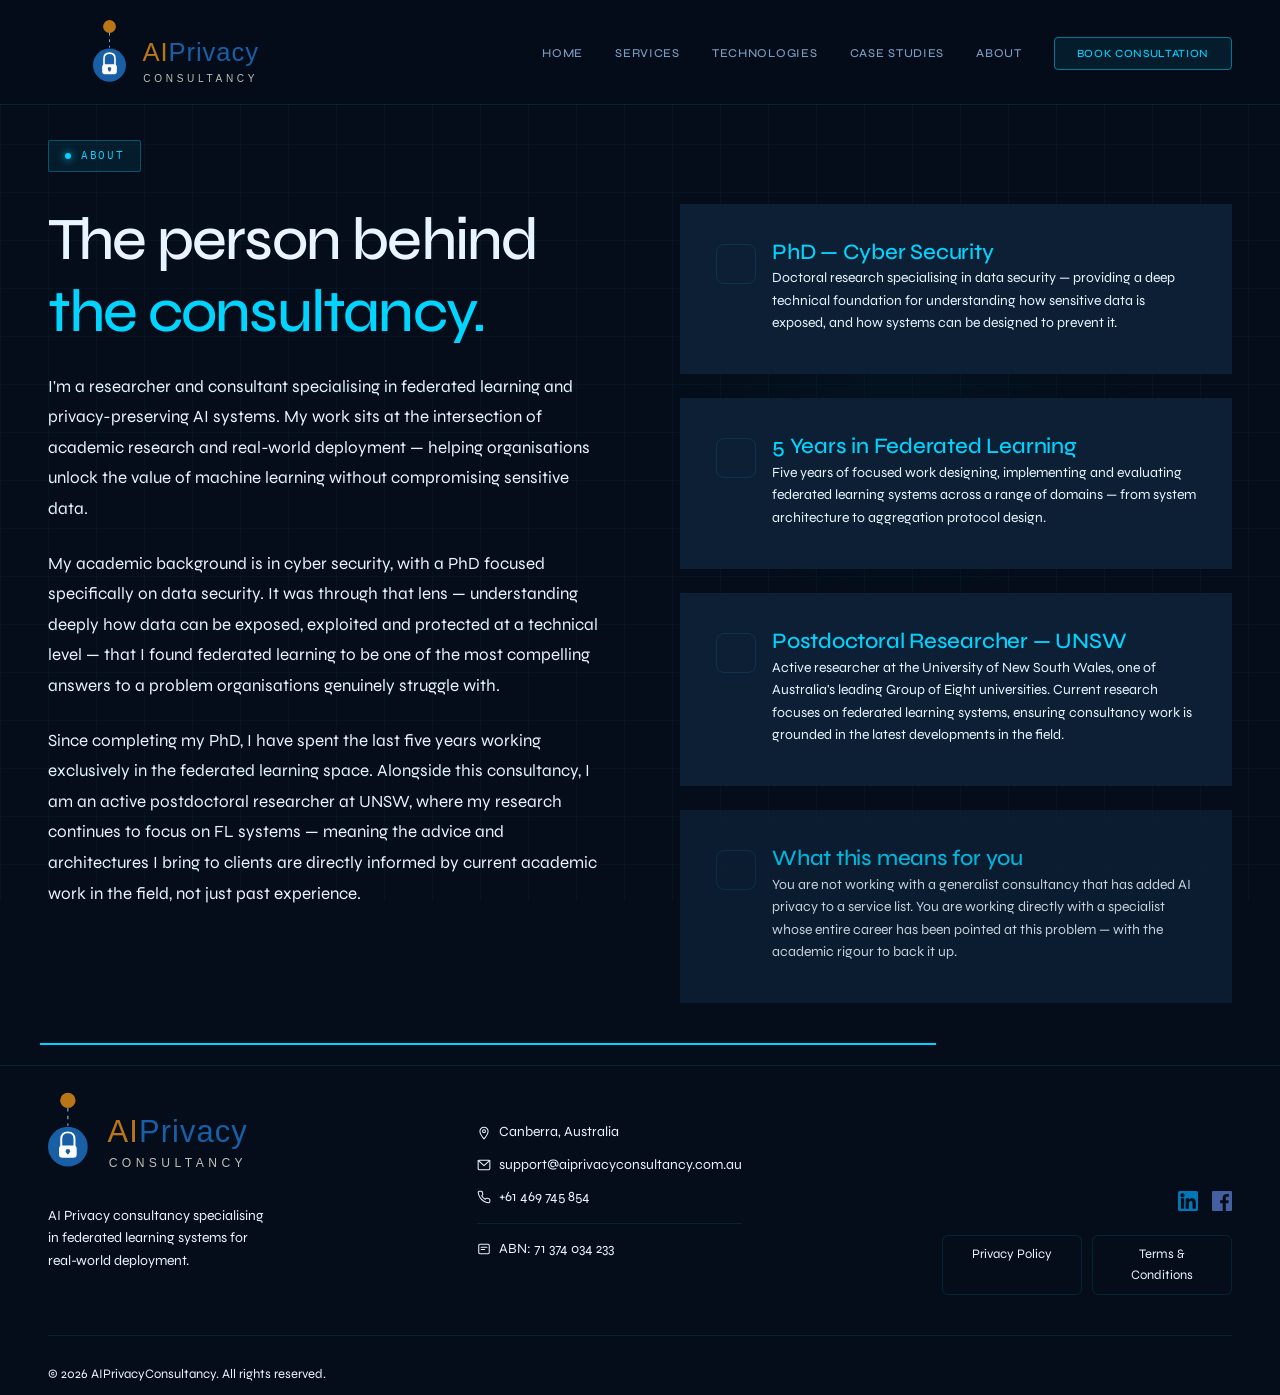
==== about.html @ 447b0c3b "logo updated" ====
<!DOCTYPE html>
<html lang="en">
<head>
  <meta charset="UTF-8">
  <meta name="viewport" content="width=device-width, initial-scale=1.0">
  <title>AI Privacy: About</title>
  <link rel="icon" type="image/png" href="images/logo_title.svg">
  <link rel="preconnect" href="https://fonts.googleapis.com">
  <link rel="preconnect" href="https://fonts.gstatic.com" crossorigin>
  <link href="https://fonts.googleapis.com/css2?family=Syne:wght@400;500;600;700;800&family=IBM+Plex+Mono:wght@300;400;500&display=swap" rel="stylesheet">
  
  <link rel="stylesheet" href="style.css">
</head>

<!-- ########################################################## -->

<body>

  <nav>
    <a href="index.html" class="logo">
      <img src="images/logo.svg" alt="AI Privacy Consultancy Logo" class="logo-img">
    </a>
    <ul>
      <li><a href="index.html">Home</a></li>
      <li><a href="services.html">Services</a></li>
      <li><a href="technologies.html">Technologies</a></li>
      <li><a href="case-studies.html">Case Studies</a></li>
      <li><a href="about.html">About</a></li>
      <li><a href="contact.html" class="nav-cta">Book Consultation</a></li>
    </ul>
  </nav>

   <!-- ########################################################## -->

   <section style="padding:140px 48px; padding-bottom: 40px; position:relative; overflow:hidden;">

  <div class="glow-orb" style="width:500px; height:400px; top:20%; right:10%; opacity:0.4;"></div>

  <!-- Section Label -->
  <div class="hero-badge" style="margin-bottom:32px;">
    <span class="pulse-dot"></span>
    About
  </div>

  <!-- Two Column Layout -->
  <div style="display:grid; grid-template-columns:1fr 1fr; gap:80px; align-items:start; position:relative; z-index:2;">

    <!-- Left Column: Heading + Intro -->
    <div>
      <h1 style="margin-bottom:24px;">
        The person behind<br>
        <span class="accent">the consultancy.</span>
      </h1>

      <p style="font-size:17px; line-height:1.8; color:var(--text-dim); margin-bottom:24px;">
        I'm a researcher and consultant specialising in federated learning and privacy-preserving AI systems. My work sits at the intersection of academic research and real-world deployment — helping organisations unlock the value of machine learning without compromising sensitive data.
      </p>

      <p style="font-size:17px; line-height:1.8; color:var(--text-dim); margin-bottom:24px;">
        My academic background is in cyber security, with a PhD focused specifically on data security. It was through that lens — understanding deeply how data can be exposed, exploited and protected at a technical level — that I found federated learning to be one of the most compelling answers to a problem organisations genuinely struggle with.
      </p>

      <p style="font-size:17px; line-height:1.8; color:var(--text-dim);">
        Since completing my PhD, I have spent the last five years working exclusively in the federated learning space. Alongside this consultancy, I am an active postdoctoral researcher at UNSW, where my research continues to focus on FL systems — meaning the advice and architectures I bring to clients are directly informed by current academic work in the field, not just past experience.
      </p>
    </div>

    <!-- Right Column: Credential Cards -->
    <div style="display:flex; flex-direction:column; gap:24px;">

      <!-- PhD Card -->
      <div class="service-card fade-up stagger-1">
        <div style="display:flex; align-items:flex-start; gap:16px;">
          <div style="flex-shrink:0; width:40px; height:40px; border:1px solid var(--border); border-radius:8px; display:flex; align-items:center; justify-content:center;">
            <svg width="18" height="18" viewBox="0 0 24 24" fill="none" stroke="var(--accent)" stroke-width="1.8" stroke-linecap="round" stroke-linejoin="round">
              <path d="M22 10v6M2 10l10-5 10 5-10 5z"/>
              <path d="M6 12v5c3.33 1.67 8.67 1.67 12 0v-5"/>
            </svg>
          </div>
          <div>
            <h3 class="accent" style="margin-bottom:6px;">PhD — Cyber Security</h3>
            <p style="font-size:14px; color:var(--text-dim); line-height:1.6;">
              Doctoral research specialising in data security — providing a deep technical foundation for understanding how sensitive data is exposed, and how systems can be designed to prevent it.
            </p>
          </div>
        </div>
      </div>

      <!-- FL Experience Card -->
      <div class="service-card fade-up stagger-2">
        <div style="display:flex; align-items:flex-start; gap:16px;">
          <div style="flex-shrink:0; width:40px; height:40px; border:1px solid var(--border); border-radius:8px; display:flex; align-items:center; justify-content:center;">
            <svg width="18" height="18" viewBox="0 0 24 24" fill="none" stroke="var(--accent)" stroke-width="1.8" stroke-linecap="round" stroke-linejoin="round">
              <circle cx="12" cy="12" r="3"/>
              <circle cx="4"  cy="6"  r="2"/>
              <circle cx="20" cy="6"  r="2"/>
              <circle cx="4"  cy="18" r="2"/>
              <circle cx="20" cy="18" r="2"/>
              <line x1="6"  y1="7"  x2="10" y2="10"/>
              <line x1="18" y1="7"  x2="14" y2="10"/>
              <line x1="6"  y1="17" x2="10" y2="14"/>
              <line x1="18" y1="17" x2="14" y2="14"/>
            </svg>
          </div>
          <div>
            <h3 class="accent" style="margin-bottom:6px;">5 Years in Federated Learning</h3>
            <p style="font-size:14px; color:var(--text-dim); line-height:1.6;">
              Five years of focused work designing, implementing and evaluating federated learning systems across a range of domains — from system architecture to aggregation protocol design.
            </p>
          </div>
        </div>
      </div>

      <!-- UNSW Card -->
      <div class="service-card fade-up stagger-3">
        <div style="display:flex; align-items:flex-start; gap:16px;">
          <div style="flex-shrink:0; width:40px; height:40px; border:1px solid var(--border); border-radius:8px; display:flex; align-items:center; justify-content:center;">
            <svg width="18" height="18" viewBox="0 0 24 24" fill="none" stroke="var(--accent)" stroke-width="1.8" stroke-linecap="round" stroke-linejoin="round">
              <rect x="2"  y="7"  width="20" height="14" rx="2"/>
              <path d="M16 7V5a2 2 0 0 0-2-2h-4a2 2 0 0 0-2 2v2"/>
              <line x1="12" y1="12" x2="12" y2="16"/>
              <line x1="10" y1="14" x2="14" y2="14"/>
            </svg>
          </div>
          <div>
            <h3 class="accent" style="margin-bottom:6px;">Postdoctoral Researcher — UNSW</h3>
            <p style="font-size:14px; color:var(--text-dim); line-height:1.6;">
              Active researcher at the University of New South Wales, one of Australia's leading Group of Eight universities. Current research focuses on federated learning systems, ensuring consultancy work is grounded in the latest developments in the field.
            </p>
          </div>
        </div>
      </div>

      <!-- Why It Matters Card -->
      <div class="service-card fade-up stagger-4" style="border-color:var(--accent); opacity:0.85;">
        <div style="display:flex; align-items:flex-start; gap:16px;">
          <div style="flex-shrink:0; width:40px; height:40px; border:1px solid var(--border); border-radius:8px; display:flex; align-items:center; justify-content:center;">
            <svg width="18" height="18" viewBox="0 0 24 24" fill="none" stroke="var(--accent)" stroke-width="1.8" stroke-linecap="round" stroke-linejoin="round">
              <circle cx="12" cy="12" r="10"/>
              <line x1="12" y1="8"  x2="12" y2="12"/>
              <line x1="12" y1="16" x2="12.01" y2="16"/>
            </svg>
          </div>
          <div>
            <h3 class="accent" style="margin-bottom:6px;">What this means for you</h3>
            <p style="font-size:14px; color:var(--text-dim); line-height:1.6;">
              You are not working with a generalist consultancy that has added AI privacy to a service list. You are working directly with a specialist whose entire career has been pointed at this problem — with the academic rigour to back it up.
            </p>
          </div>
        </div>
      </div>

    </div>
  </div>

</section>

<hr>

 <!-- ########################################################## -->

<footer style="padding:5px 48px 10px; border-top:1px solid var(--border); background:var(--navy);">

  <!-- Three Column Row -->
  <div style="display:grid; grid-template-columns:1fr 1fr 1fr; gap:200px; margin-bottom:40px; align-items:start;">

    <!-- Column 1: Logo + Tagline -->
    <div style="padding-top: 10px;">
      <div style="margin-bottom:16px;">
        <img src="images/logo.svg" alt="AI Privacy Consultancy Logo" style="width:200px; height:100px;">
      </div>
      <p style="font-size:14px; line-height:1.6; color:var(--text-dim);">
        AI Privacy consultancy specialising in federated learning systems for real-world deployment.
      </p>
    </div>

    <!-- Column 2: Social + Policy Buttons -->

    <div style="font-size:14px; padding-top: 50px; color:var(--text-dim); display:flex; flex-direction:column; gap:10px;">

      <div style="display:flex; align-items:center; gap:8px;">
        <svg width="14" height="14" viewBox="0 0 24 24" fill="none" stroke="currentColor" stroke-width="1.8" stroke-linecap="round" stroke-linejoin="round">
          <path d="M12 2C8.13 2 5 5.13 5 9c0 5.25 7 13 7 13s7-7.75 7-13c0-3.87-3.13-7-7-7z"/>
          <circle cx="12" cy="9" r="2.5"/>
        </svg>
        <span>Canberra, Australia</span>
      </div>

      <div style="display:flex; align-items:center; gap:8px;">
        <svg width="14" height="14" viewBox="0 0 24 24" fill="none" stroke="currentColor" stroke-width="1.8" stroke-linecap="round" stroke-linejoin="round">
          <rect x="2" y="4" width="20" height="16" rx="2"/>
          <polyline points="2,4 12,13 22,4"/>
        </svg>
        <a href="mailto:support@aiprivacyconsultancy.com.au" style="color:var(--text-dim); text-decoration:none;">support@aiprivacyconsultancy.com.au</a>
      </div>

      <div style="display:flex; align-items:center; gap:8px;">
        <svg width="14" height="14" viewBox="0 0 24 24" fill="none" stroke="currentColor" stroke-width="1.8" stroke-linecap="round" stroke-linejoin="round">
          <path d="M22 16.92v3a2 2 0 0 1-2.18 2 19.79 19.79 0 0 1-8.63-3.07 19.5 19.5 0 0 1-6-6A19.79 19.79 0 0 1 2.12 4.18 2 2 0 0 1 4.11 2h3a2 2 0 0 1 2 1.72 12.84 12.84 0 0 0 .7 2.81 2 2 0 0 1-.45 2.11L8.09 9.91a16 16 0 0 0 6 6l1.27-1.27a2 2 0 0 1 2.11-.45 12.84 12.84 0 0 0 2.81.7A2 2 0 0 1 22 16.92z"/>
        </svg>
        <a href="tel:+61469745854" style="color:var(--text-dim); text-decoration:none;">+61 469 745 854</a>
      </div>

      <div style="border-top:1px solid var(--border); margin:4px 0;"></div>

      <div style="display:flex; align-items:center; gap:8px;">
        <svg width="14" height="14" viewBox="0 0 24 24" fill="none" stroke="currentColor" stroke-width="1.8" stroke-linecap="round" stroke-linejoin="round">
          <rect x="3" y="4" width="18" height="16" rx="2"/>
          <line x1="7" y1="9" x2="17" y2="9"/>
          <line x1="7" y1="13" x2="13" y2="13"/>
        </svg>
        <span>ABN: 71 374 034 233</span>
      </div>

    </div>

    <!-- Column 3: Contact Info -->

    <div style="display:flex; padding-top: 120px; flex-direction:column; gap:16px; align-items:flex-end;">

      <div style="display:flex; gap:14px;">
        <a href="https://www.linkedin.com/company/aiprivacyconsultancy/about/" target="_blank">
          <img src="images/linkedin.svg" alt="LinkedIn" style="width:20px;">
        </a>
        <a href="https://www.facebook.com/people/AIPrivacyConsultancy/61576410366729/" target="_blank">
          <img src="images/facebook.svg" alt="Facebook" style="width:20px;">
        </a>
      </div>

      <div style="display:flex; flex-direction:row; gap:10px;">
        <a href="privacy.html" style="font-size:13px; width:140px; text-align:center; padding:8px 14px; border:1px solid var(--border); border-radius:6px; text-decoration:none; color:var(--text-dim); transition:all 0.2s; display:inline-block;">
          Privacy Policy
        </a>
        <a href="terms.html" style="font-size:13px; width:140px; text-align:center; padding:8px 14px; border:1px solid var(--border); border-radius:6px; text-decoration:none; color:var(--text-dim); transition:all 0.2s; display:inline-block;">
          Terms & Conditions
        </a>
      </div>

    </div>
    

  </div>

  <!-- Bottom Bar: Copyright -->
  <div style="border-top:1px solid var(--border); padding-top:24px;">
    <span style="font-size:13px; color:var(--text-dim);">© 2026 AIPrivacyConsultancy. All rights reserved.</span>
  </div>

</footer>

<!-- ########################################################## -->



  <script>
    const obs = new IntersectionObserver(
      entries => entries.forEach(e => e.isIntersecting && e.target.classList.add('visible')),
      { threshold: 0.1 }
    );
    document.querySelectorAll('.fade-up').forEach(el => obs.observe(el));
  </script>

</body>
</html>
---- style.css ----
*, *::before, *::after { box-sizing: border-box; margin: 0; padding: 0; }
    html { scroll-behavior: smooth; }
    a { text-decoration: none; }

    :root {
      --navy:          #050d1a;
      --navy-2:        #081525;
      --navy-3:        #0d1f35;
      --navy-4:        #132840;
      --cyan:          #00d4ff;
      --cyan-dim:      rgba(0,212,255,0.15);
      --cyan-glow:     rgba(0,212,255,0.08);
      --cyan-mid:      rgba(0,212,255,0.5);
      --text-primary:  #e8f4ff;
      --text-secondary:#7a9bbf;
      --text-muted:    #3d5a7a;
      --border:        rgba(0,212,255,0.12);
      --border-bright: rgba(0,212,255,0.3);
      --grid:          rgba(0,212,255,0.04);
      --font-display:  'Syne', sans-serif;
      --font-mono:     'IBM Plex Mono', monospace;
    }

    body {
      font-family: var(--font-display);
      background: var(--navy);
      color: var(--text-primary);
      overflow-x: hidden;
      line-height: 1.6;
    }

    body::before {
      content: '';
      position: fixed;
      inset: 0;
      background-image:
        linear-gradient(var(--grid) 1px, transparent 1px),
        linear-gradient(90deg, var(--grid) 1px, transparent 1px);
      background-size: 48px 48px;
      pointer-events: none;
      z-index: 0;
    }

    h1 {
      font-family: var(--font-display);
      font-size: 60px;
      font-weight: 500;
      line-height: 1.2;
      letter-spacing: -0.03em;
      color: var(--text-primary);

      margin-bottom: 8px;
    }
    .orange-text {
      color: #FFA95C; /* orange */
    }

    h2 {
      font-family: var(--font-display);
      font-size: 44px;
      font-weight: 500;
      line-height: 1.2;
      letter-spacing: -0.02em;
      color: var(--text-primary);
    }
    h3 {
      font-family: var(--font-display);
      font-size: 22px;
      font-weight: 500;
      line-height: 0.8;
      letter-spacing: -0.01em;
      color: var(--text-primary);
      margin-bottom: 16px; /* gap below the h3 */
    }

    hr {
        border: none;         /* remove default border */
        height: 2px;          /* thickness of the line */
        background-color: #00d4ff; /* match your accent color */
         margin: 0 0 20px 40px;
        width: 70%;           /* optional: make it shorter than full width */
    }

    .short-line {
      height: 2px;
      width: 500px;
      background-color: #00d4ff;
      margin: 30 60 20px 40px;
      margin-left: 0;
      border: none;
    }

    
    p { font-size: 16px; color: var(--text-secondary); line-height: 1.75; }
    .accent { color: var(--cyan); }

    /* ── Horizontal: rows slide apart ── */
@keyframes hRow1 {
  0%,30%  { transform:translateY(0); }
  60%,90% { transform:translateY(-28px); }
  95%,100%{ transform:translateY(0); }
}
@keyframes hRow2 {
  0%,100% { transform:translateY(0); }
}
@keyframes hRow3 {
  0%,30%  { transform:translateY(0); }
  60%,90% { transform:translateY(28px); }
  95%,100%{ transform:translateY(0); }
}
.hr1 { animation: hRow1 3.6s ease-in-out infinite; }
.hr2 { animation: hRow2 3.6s ease-in-out infinite; }
.hr3 { animation: hRow3 3.6s ease-in-out infinite; }

/* ── Vertical: columns slide apart ── */
@keyframes vCol1 {
  0%,30%  { transform:translateX(0); }
  60%,90% { transform:translateX(-26px); }
  95%,100%{ transform:translateX(0); }
}
@keyframes vCol2 {
  0%,100% { transform:translateX(0); }
}
@keyframes vCol3 {
  0%,30%  { transform:translateX(0); }
  60%,90% { transform:translateX(26px); }
  95%,100%{ transform:translateX(0); }
}
.vc1 { animation: vCol1 3.6s ease-in-out infinite; }
.vc2 { animation: vCol2 3.6s ease-in-out infinite; }
.vc3 { animation: vCol3 3.6s ease-in-out infinite; }

/* ── Hybrid: blocks scatter ── */
@keyframes cTL {
  0%,30%  { transform:translate(0,0); }
  60%,90% { transform:translate(-20px,-18px); }
  95%,100%{ transform:translate(0,0); }
}
@keyframes cTR {
  0%,30%  { transform:translate(0,0); }
  60%,90% { transform:translate(20px,-18px); }
  95%,100%{ transform:translate(0,0); }
}
@keyframes cBL {
  0%,30%  { transform:translate(0,0); }
  60%,90% { transform:translate(-20px,18px); }
  95%,100%{ transform:translate(0,0); }
}
@keyframes cBR {
  0%,30%  { transform:translate(0,0); }
  60%,90% { transform:translate(20px,18px); }
  95%,100%{ transform:translate(0,0); }
}
.cTL { animation: cTL 3.6s ease-in-out infinite; }
.cTR { animation: cTR 3.6s ease-in-out infinite; }
.cBL { animation: cBL 3.6s ease-in-out infinite; }
.cBR { animation: cBR 3.6s ease-in-out infinite; }

/* ── Differential Privacy: dots jitter ── */
@keyframes dpDot1 {
  0%,100% { transform:translate(0,0);      opacity:0.9; }
  25%     { transform:translate(6px,-8px); opacity:0.5; }
  50%     { transform:translate(-4px,5px); opacity:0.7; }
  75%     { transform:translate(8px,3px);  opacity:0.5; }
}
@keyframes dpDot2 {
  0%,100% { transform:translate(0,0);       opacity:0.9; }
  25%     { transform:translate(-7px,5px);  opacity:0.5; }
  50%     { transform:translate(5px,-6px);  opacity:0.7; }
  75%     { transform:translate(-3px,8px);  opacity:0.5; }
}
@keyframes dpDot3 {
  0%,100% { transform:translate(0,0);        opacity:0.9; }
  25%     { transform:translate(4px,7px);    opacity:0.5; }
  50%     { transform:translate(-6px,-4px);  opacity:0.7; }
  75%     { transform:translate(7px,-6px);   opacity:0.5; }
}
@keyframes dpDot4 {
  0%,100% { transform:translate(0,0);        opacity:0.9; }
  25%     { transform:translate(-5px,-6px);  opacity:0.5; }
  50%     { transform:translate(8px,4px);    opacity:0.7; }
  75%     { transform:translate(-6px,-3px);  opacity:0.5; }
}
@keyframes dpDot5 {
  0%,100% { transform:translate(0,0);       opacity:0.9; }
  25%     { transform:translate(7px,6px);   opacity:0.5; }
  50%     { transform:translate(-5px,7px);  opacity:0.7; }
  75%     { transform:translate(4px,-8px);  opacity:0.5; }
}
@keyframes dpDot6 {
  0%,100% { transform:translate(0,0);        opacity:0.9; }
  25%     { transform:translate(-8px,3px);   opacity:0.5; }
  50%     { transform:translate(6px,-5px);   opacity:0.7; }
  75%     { transform:translate(-4px,6px);   opacity:0.5; }
}
.dp1 { animation: dpDot1 2.8s ease-in-out infinite; }
.dp2 { animation: dpDot2 2.8s ease-in-out infinite 0.3s; }
.dp3 { animation: dpDot3 2.8s ease-in-out infinite 0.6s; }
.dp4 { animation: dpDot4 2.8s ease-in-out infinite 0.9s; }
.dp5 { animation: dpDot5 2.8s ease-in-out infinite 1.2s; }
.dp6 { animation: dpDot6 2.8s ease-in-out infinite 1.5s; }

/* ── Masking: values redact in sequence ── */
@keyframes maskFade {
  0%,15%  { opacity:1; }
  30%,85% { opacity:0; }
  100%    { opacity:1; }
}
@keyframes maskBar {
  0%,15%  { opacity:0; }
  30%,85% { opacity:1; }
  100%    { opacity:0; }
}
.mv1 { animation: maskFade 4s ease-in-out infinite 0s; }
.mb1 { animation: maskBar  4s ease-in-out infinite 0s; }
.mv2 { animation: maskFade 4s ease-in-out infinite 0.6s; }
.mb2 { animation: maskBar  4s ease-in-out infinite 0.6s; }
.mv3 { animation: maskFade 4s ease-in-out infinite 1.2s; }
.mb3 { animation: maskBar  4s ease-in-out infinite 1.2s; }
.mv4 { animation: maskFade 4s ease-in-out infinite 1.8s; }
.mb4 { animation: maskBar  4s ease-in-out infinite 1.8s; }

/* ── Homomorphic Encryption ── */
@keyframes heLockPulse {
  0%,100% { stroke:rgba(255,107,43,0.5); }
  50%     { stroke:rgba(255,107,43,1); }
}
@keyframes heFlowIn {
  0%    { transform:translateX(0);    opacity:1; }
  40%   { transform:translateX(28px); opacity:0; }
  41%   { transform:translateX(0);    opacity:0; }
  100%  { transform:translateX(0);    opacity:1; }
}
@keyframes heFlowOut {
  0%,50% { transform:translateX(0);    opacity:0; }
  55%    { transform:translateX(-10px);opacity:0; }
  90%    { transform:translateX(28px); opacity:1; }
  100%   { transform:translateX(28px); opacity:1; }
}
@keyframes heGlow {
  0%,100% { fill:rgba(255,107,43,0.06); }
  50%     { fill:rgba(255,107,43,0.14); }
}
.he-lock { animation: heLockPulse 2s ease-in-out infinite; }
.he-box  { animation: heGlow      2s ease-in-out infinite; }
.he-in   { animation: heFlowIn    3s ease-in-out infinite; }
.he-out  { animation: heFlowOut   3s ease-in-out infinite; }

/* ── FedAvg: arrows flow in, server pulses ── */
@keyframes fedAvgFlow1 {
  0%,20%  { stroke-dashoffset:60; opacity:0.2; }
  50%,80% { stroke-dashoffset:0;  opacity:1; }
  100%    { stroke-dashoffset:60; opacity:0.2; }
}
@keyframes fedAvgFlow2 {
  0%,20%  { stroke-dashoffset:60; opacity:0.2; }
  50%,80% { stroke-dashoffset:0;  opacity:1; }
  100%    { stroke-dashoffset:60; opacity:0.2; }
}
@keyframes fedAvgFlow3 {
  0%,20%  { stroke-dashoffset:60; opacity:0.2; }
  50%,80% { stroke-dashoffset:0;  opacity:1; }
  100%    { stroke-dashoffset:60; opacity:0.2; }
}
@keyframes fedAvgFlow4 {
  0%,20%  { stroke-dashoffset:60; opacity:0.2; }
  50%,80% { stroke-dashoffset:0;  opacity:1; }
  100%    { stroke-dashoffset:60; opacity:0.2; }
}
@keyframes serverPulse {
  0%,40%  { r:18; opacity:0.6; }
  65%,80% { r:22; opacity:1; }
  100%    { r:18; opacity:0.6; }
}
@keyframes clientPop {
  0%,100% { opacity:0.5; }
  50%     { opacity:1; }
}
.fa-line1  { stroke-dasharray:60; animation: fedAvgFlow1 3s ease-in-out infinite 0s; }
.fa-line2  { stroke-dasharray:60; animation: fedAvgFlow2 3s ease-in-out infinite 0.15s; }
.fa-line3  { stroke-dasharray:60; animation: fedAvgFlow3 3s ease-in-out infinite 0.3s; }
.fa-line4  { stroke-dasharray:60; animation: fedAvgFlow4 3s ease-in-out infinite 0.45s; }
.fa-server { animation: serverPulse 3s ease-in-out infinite; }
.fa-client { animation: clientPop  3s ease-in-out infinite; }
.fa-client:nth-child(2) { animation-delay:0.1s; }
.fa-client:nth-child(3) { animation-delay:0.2s; }
.fa-client:nth-child(4) { animation-delay:0.3s; }
.fa-client:nth-child(5) { animation-delay:0.4s; }

/* ── FedProx: clients drift then spring back ── */
@keyframes proxClientDrift {
  0%,100% { transform:translate(0,0); }
  40%,60% { transform:translate(var(--dx),var(--dy)); }
}
@keyframes proxSpring {
  0%,100% { opacity:0.15; stroke-width:0.8; }
  40%,60% { opacity:0.7;  stroke-width:1.5; }
}
@keyframes proxGlobalPulse {
  0%,100% { opacity:0.7; }
  50%     { opacity:1; }
}
.fp-c1     { animation: proxClientDrift 3.5s ease-in-out infinite;       --dx:-14px; --dy:-10px; }
.fp-c2     { animation: proxClientDrift 3.5s ease-in-out infinite 0.4s;  --dx:14px;  --dy:-12px; }
.fp-c3     { animation: proxClientDrift 3.5s ease-in-out infinite 0.8s;  --dx:-16px; --dy:10px; }
.fp-c4     { animation: proxClientDrift 3.5s ease-in-out infinite 1.2s;  --dx:12px;  --dy:12px; }
.fp-s1     { animation: proxSpring      3.5s ease-in-out infinite; }
.fp-s2     { animation: proxSpring      3.5s ease-in-out infinite 0.4s; }
.fp-s3     { animation: proxSpring      3.5s ease-in-out infinite 0.8s; }
.fp-s4     { animation: proxSpring      3.5s ease-in-out infinite 1.2s; }
.fp-global { animation: proxGlobalPulse 3.5s ease-in-out infinite; }

    /* ML Models Section */
.ms-badge {
  display: inline-flex; align-items: center; gap: 8px;
  border: 1px solid rgba(0,212,255,0.3);
  color: rgba(0,212,255,0.85);
  font-family: 'IBM Plex Mono', monospace;
  font-size: 11px; letter-spacing: 0.08em;
  padding: 6px 14px; margin-bottom: 20px;
}

.ms-card {
  border: 1px solid rgba(255,107,43,0.15);
  background: rgba(255,107,43,0.03);
  padding: 32px;
  display: flex;
  gap: 28px;
  align-items: flex-start;
}

.ms-num {
  font-family: 'IBM Plex Mono', monospace;
  font-size: 10px; letter-spacing: 0.1em;
  color: rgba(0,212,255,0.4);
  margin-bottom: 8px;
}

.ms-card h3 {
  font-size: 22px; font-weight: 500;
  color: var(--text-primary); margin: 0 0 10px;
}

.ms-card p {
  font-size: 16px; color: var(--text-secondary);
  line-height: 1.75; margin: 0;
 
}

/* ── Contact form page ── */
@keyframes formFadeUp {
  from { opacity:0; transform:translateY(14px); }
  to   { opacity:1; transform:translateY(0); }
}

.cf-wrap {
  display:flex; align-items:flex-start;
  justify-content:space-between;
  padding:120px 48px 100px; gap:80px;
  max-width:1200px; margin:0 auto;
}

/* left panel */
.cf-left { max-width:380px; flex-shrink:0; }
.cf-left .hero-badge {
  opacity:0; animation:formFadeUp 0.5s ease forwards 0.1s;
}
.cf-left h1 {
  opacity:0; animation:formFadeUp 0.5s ease forwards 0.25s;
}
.cf-left p {
  opacity:0; animation:formFadeUp 0.5s ease forwards 0.4s;
}
.cf-trust { margin-top:40px; display:flex; flex-direction:column; gap:0; }
.cf-trust-item {
  display:flex; align-items:flex-start; gap:14px;
  padding:16px 0;
  border-bottom:1px solid rgba(255,107,43,0.08);
  opacity:0; animation:formFadeUp 0.5s ease forwards;
}
.cf-trust-item:first-child { border-top:1px solid rgba(255,107,43,0.08); }
.cf-trust-item:nth-child(1) { animation-delay:0.5s; }
.cf-trust-item:nth-child(2) { animation-delay:0.65s; }
.cf-trust-item:nth-child(3) { animation-delay:0.8s; }
.cf-trust-icon {
  width:32px; height:32px; flex-shrink:0;
  border:1px solid rgba(0,212,255,0.2);
  background:rgba(0,212,255,0.04);
  display:flex; align-items:center; justify-content:center;
}
.cf-trust-title {
  font-family:'Syne',sans-serif; font-size:16px; font-weight:500;
  color:rgba(220,230,255,0.9); display:block; margin-bottom:3px;
}
.cf-trust-desc {
  font-family:'IBM Plex Mono',monospace; font-size:12px;
  color:rgba(180,200,230,0.4); line-height:1.6;
}

/* right: form */
.cf-form-wrap {
  flex:1; min-width:0;
  border:1px solid rgba(255,107,43,0.15);
  background:rgba(255,107,43,0.03);
  padding:40px;
  opacity:0; animation:formFadeUp 0.6s ease forwards 0.3s;
}

/* two-col row */
.cf-row {
  display:grid; grid-template-columns:1fr 1fr;
  gap:16px; margin-bottom:16px;
}
.cf-row.full { grid-template-columns:1fr; }

/* field */
.cf-field { display:flex; flex-direction:column; gap:6px; }
.cf-label {
  font-family:'IBM Plex Mono',monospace; font-size:12px;
  letter-spacing:0.08em; color:rgba(0,212,255,0.5);
  text-transform:uppercase;
}
.cf-input,
.cf-select,
.cf-textarea {
  background:rgba(255,255,255,0.03);
  border:1px solid rgba(180,200,230,0.12);
  color:rgba(220,230,255,0.85);
  font-family:'IBM Plex Mono',monospace; font-size:12px;
  padding:10px 14px; outline:none;
  transition:border-color 0.2s;
  width:100%; box-sizing:border-box;
  -webkit-appearance:none; appearance:none;
}
.cf-input:focus,
.cf-select:focus,
.cf-textarea:focus {
  border-color:rgba(0,212,255,0.45);
}
.cf-input::placeholder,
.cf-textarea::placeholder { color:rgba(180,200,230,0.2); }
.cf-textarea { resize:vertical; min-height:100px; line-height:1.7; }
.cf-select { cursor:pointer; }
.cf-select option { background:#0d1428; color:rgba(220,230,255,0.85); }

/* pill selectors */
.cf-pills { display:flex; flex-wrap:wrap; gap:8px; }
.cf-pill-input { display:none; }
.cf-pill-label {
  font-family:'IBM Plex Mono',monospace; font-size:12px;
  letter-spacing:0.05em; color:rgba(180,200,230,0.5);
  border:1px solid rgba(180,200,230,0.12);
  padding:6px 14px; cursor:pointer;
  transition:all 0.2s;
}
.cf-pill-input:checked + .cf-pill-label {
  color:rgba(255,107,43,0.9);
  border-color:rgba(255,107,43,0.5);
  background:rgba(255,107,43,0.08);
}
.cf-pill-label:hover {
  border-color:rgba(255,107,43,0.3);
  color:rgba(255,107,43,0.7);
}

/* Container */
.policy-container {
  padding: 150px 48px;
  max-width: 900px;
  margin: 0 auto;
}

/* Main Title */
.policy-title {
  font-family: 'Syne', sans-serif;
  font-size: clamp(32px, 4vw, 42px);
  font-weight: 500;
  color: var(--text);
  margin-bottom: 20px;
}

/* Intro paragraph */
.policy-intro {
  font-size: 16px;
  line-height: 1.8;
  color: var(--text-secondary);
  margin-bottom: 40px;
}

/* Section headings */
.policy-heading {
  font-family: 'Syne', sans-serif;
  font-size: clamp(20px, 2.5vw, 28px);
  font-weight: 500;
  color: var(--text);
  margin-top: 50px;
  margin-bottom: 12px;
  letter-spacing: -0.3px;
}

/* Body text */
.policy-text {
  font-size: 15.5px;
  line-height: 1.8;
  color: var(--text-secondary);
  margin-bottom: 14px;
}

/* Lists */
.policy-list {
  padding-left: 20px;
  margin-bottom: 10px;
}

.policy-list li {
  font-size: 15.5px;
  line-height: 1.8;
  color: var(--text-secondary);
  margin-bottom: 8px;
}

/* Bold labels */
.policy-list strong {
  color: var(--text);
  font-weight: 500;
}

/* Contact block */
.policy-contact {
  font-size: 15.5px;
  line-height: 1.8;
  color: var(--text-dim);
  margin-top: 10px;
}

/* Effective date */
.policy-date {
  margin-top: 40px;
  font-size: 13px;
  color: var(--text-dim);
}

/* submit */
.cf-submit {
  width:100%; margin-top:28px;
  background:#ff6b2b; border:none;
  color:#fff; font-family:'Syne',sans-serif;
  font-size:16px; font-weight:500;
  padding:16px 24px; cursor:pointer;
  display:flex; align-items:center; justify-content:center; gap:10px;
  transition:opacity 0.2s;
  letter-spacing:0.04em;
}
.cf-submit:hover { opacity:0.88; }

/* section divider label */
.cf-section-label {
  font-family:'IBM Plex Mono',monospace; font-size:16px;
  font-weight: 700; /* makes it bold */
  letter-spacing:0.12em; color:rgba(0,212,255,0.3);
  text-transform:uppercase; margin:24px 0 14px;
  padding-bottom:8px;
  border-bottom:1px solid rgba(0,212,255,0.08);
}
/* ── About page ── */
@keyframes aboutFadeUp {
  from { opacity:0; transform:translateY(14px); }
  to   { opacity:1; transform:translateY(0); }
}

.ab-badge  { opacity:0; animation:aboutFadeUp 0.5s ease forwards 0.1s; }
.ab-h1     { opacity:0; animation:aboutFadeUp 0.5s ease forwards 0.25s; }
.ab-sub    { opacity:0; animation:aboutFadeUp 0.5s ease forwards 0.4s; }

/* intro section */
.ab-intro-wrap {
  padding:80px 48px;
  max-width:820px;
  margin:0 auto;
}
.ab-intro-wrap h2 {
  font-family:'Syne',sans-serif; font-size:28px; font-weight:800;
  color:#eef2ff; margin:0 0 20px;
}
.ab-intro-wrap p {
  font-family:'IBM Plex Mono',monospace; font-size:13px;
  color:rgba(180,200,230,0.65); line-height:1.9; margin:0 0 18px;
}
.ab-intro-wrap p:last-child { margin:0; }

/* expertise grid */
.ab-expertise {
  padding:60px 48px 80px;
  background:rgba(0,212,255,0.02);
  border-top:1px solid rgba(255,107,43,0.08);
  border-bottom:1px solid rgba(255,107,43,0.08);
}
.ab-expertise-grid {
  display:grid; grid-template-columns:repeat(3,1fr);
  gap:16px; max-width:1100px; margin:28px auto 0;
}
.ab-exp-card {
  border:1px solid rgba(255,107,43,0.15);
  background:rgba(255,107,43,0.03);
  padding:22px 20px;
  opacity:0; animation:aboutFadeUp 0.4s ease forwards;
}
.ab-exp-card:nth-child(1){ animation-delay:0.1s; }
.ab-exp-card:nth-child(2){ animation-delay:0.2s; }
.ab-exp-card:nth-child(3){ animation-delay:0.3s; }
.ab-exp-card:nth-child(4){ animation-delay:0.4s; }
.ab-exp-card:nth-child(5){ animation-delay:0.5s; }
.ab-exp-card:nth-child(6){ animation-delay:0.6s; }
.ab-exp-card h4 {
  font-family:'Syne',sans-serif; font-size:13px; font-weight:700;
  color:#ff6b2b; margin:0 0 8px;
}
.ab-exp-card p {
  font-family:'IBM Plex Mono',monospace; font-size:11px;
  color:rgba(180,200,230,0.5); line-height:1.75; margin:0;
}

.site-header {
  display: flex;
  align-items: center;
  gap: 2rem;
  padding: 0.75rem 2rem;
}

.logo-link img {
  display: block;
}

/* background / timeline */
.ab-timeline {
  padding:80px 48px;
  max-width:820px; margin:0 auto;
}
.ab-timeline h2 {
  font-family:'Syne',sans-serif; font-size:28px; font-weight:800;
  color:#eef2ff; margin:0 0 36px;
}
.ab-tl-items { display:flex; flex-direction:column; gap:0; }
.ab-tl-item {
  display:flex; gap:28px; align-items:flex-start;
  padding:22px 0;
  border-bottom:1px solid rgba(255,107,43,0.08);
  opacity:0; animation:aboutFadeUp 0.4s ease forwards;
}
.ab-tl-item:first-child { border-top:1px solid rgba(255,107,43,0.08); }
.ab-tl-item:nth-child(1){ animation-delay:0.1s; }
.ab-tl-item:nth-child(2){ animation-delay:0.25s; }
.ab-tl-item:nth-child(3){ animation-delay:0.4s; }
.ab-tl-item:nth-child(4){ animation-delay:0.55s; }
.ab-tl-year {
  font-family:'IBM Plex Mono',monospace; font-size:11px;
  color:rgba(0,212,255,0.4); width:56px; flex-shrink:0; padding-top:3px;
}
.ab-tl-content h5 {
  font-family:'Syne',sans-serif; font-size:14px; font-weight:700;
  color:rgba(220,230,255,0.9); margin:0 0 4px;
}
.ab-tl-content .ab-tl-org {
  font-family:'IBM Plex Mono',monospace; font-size:10.5px;
  color:rgba(255,107,43,0.6); display:block; margin-bottom:6px;
}
.ab-tl-content p {
  font-family:'IBM Plex Mono',monospace; font-size:11.5px;
  color:rgba(180,200,230,0.5); line-height:1.75; margin:0;
}

/* why FL section */
.ab-why {
  padding:80px 48px;
  background:rgba(0,212,255,0.02);
  border-top:1px solid rgba(255,107,43,0.08);
}
.ab-why-inner {
  max-width:820px; margin:0 auto;
  border-left:2px solid rgba(255,107,43,0.3);
  padding-left:32px;
}
.ab-why-inner h2 {
  font-family:'Syne',sans-serif; font-size:28px; font-weight:800;
  color:#eef2ff; margin:0 0 20px;
}
.ab-why-inner p {
  font-family:'IBM Plex Mono',monospace; font-size:13px;
  color:rgba(180,200,230,0.65); line-height:1.9; margin:0 0 16px;
}
.ab-why-inner p:last-child { margin:0; }

/* CTA block */
.ab-cta {
  padding:80px 48px;
  display:flex; justify-content:center;
}
.ab-cta-inner {
  max-width:860px; width:100%; text-align:center;
  padding:72px 48px;
  border:1px solid var(--border);
  background:var(--navy-2);
  position:relative; overflow:hidden;
}

/* ── Case Studies hero ── */
@keyframes cshFadeUp {
  from { opacity:0; transform:translateY(12px); }
  to   { opacity:1; transform:translateY(0); }
}
@keyframes cshSlideIn {
  from { opacity:0; transform:translateX(16px); }
  to   { opacity:1; transform:translateX(0); }
}

.csh-badge {
  opacity:0; animation:cshFadeUp 0.5s ease forwards 0.1s;
}
.csh-h1 {
  opacity:0; animation:cshFadeUp 0.5s ease forwards 0.25s;
}
.csh-sub {
  opacity:0; animation:cshFadeUp 0.5s ease forwards 0.4s;
}

.csh-case {
  border:1px solid rgba(255,107,43,0.15);
  background:rgba(255,107,43,0.03);
  padding:20px 22px;
  display:flex; gap:16px; align-items:flex-start;
  opacity:0; animation:cshSlideIn 0.5s ease forwards;
}
.csh-case:nth-child(1) { animation-delay:0.55s; }
.csh-case:nth-child(2) { animation-delay:0.75s; }

.csh-case-num {
  font-family:'IBM Plex Mono',monospace; font-size:11px;
  color:rgba(0,212,255,0.35); flex-shrink:0; padding-top:2px;
}
.csh-case-tag {
  font-family:'IBM Plex Mono',monospace; font-size:9px;
  letter-spacing:0.1em; color:rgba(0,212,255,0.5);
  text-transform:uppercase; display:block; margin-bottom:6px;
}
.csh-case-title {
  font-family:'Syne',sans-serif; font-size:16px; font-weight:500;
  color:rgba(220,230,255,0.9); display:block;
  margin-bottom:6px; line-height:1.3;
}
.csh-case-meta {
  display:flex; gap:10px; flex-wrap:wrap; margin-top:8px;
}
.csh-case-pill {
  font-family:'IBM Plex Mono',monospace; font-size:9px;
  color:rgba(255,107,43,0.7); border:1px solid rgba(255,107,43,0.2);
  padding:2px 8px; letter-spacing:0.05em;
}
.csh-dot {
  width:6px; height:6px; border-radius:50%;
  background:rgba(255,107,43,0.6); flex-shrink:0; margin-top:4px;
  animation:dotBlink 2s ease-in-out infinite;
}
.csh-case:nth-child(1) .csh-dot { animation-delay:0s; }
.csh-case:nth-child(2) .csh-dot { animation-delay:0.8s; }

/* NN animation */
.nn-edge   { stroke: rgba(0,212,255,0.15); stroke-width: 0.8; }
.nn-node   { fill: none; stroke: rgba(0,212,255,0.5); stroke-width: 1; }
.nn-active { animation: nnPulse 2.4s ease-in-out infinite; }
.nn-active:nth-child(1) { animation-delay: 0s; }
.nn-active:nth-child(2) { animation-delay: 0.3s; }
.nn-active:nth-child(3) { animation-delay: 0.6s; }
@keyframes nnPulse {
  0%,100% { stroke: rgba(0,212,255,0.35); fill: rgba(0,212,255,0.04); }
  40%     { stroke: rgba(0,212,255,1);    fill: rgba(0,212,255,0.18); }
}

/* Sigmoid animation */
.sig-path {
  stroke: #ff6b2b; stroke-width: 1.8; fill: none;
  stroke-dasharray: 200; stroke-dashoffset: 200;
  animation: drawSig 2s ease forwards 0.3s;
}
@keyframes drawSig { to { stroke-dashoffset: 0; } }

.sig-dot {
  fill: #ff6b2b; opacity: 0;
  animation: dotFade 0.3s ease forwards 2.1s;
}
@keyframes dotFade { to { opacity: 1; } }

/* CNN animation */
.cnn-layer { opacity: 0; animation: cnnSlide 0.5s ease forwards; }
.cnn-layer:nth-child(1) { animation-delay: 0.1s; }
.cnn-layer:nth-child(2) { animation-delay: 0.4s; }
.cnn-layer:nth-child(3) { animation-delay: 0.7s; }
.cnn-layer:nth-child(4) { animation-delay: 1.0s; }
@keyframes cnnSlide {
  from { opacity: 0; transform: translateX(-6px); }
  to   { opacity: 1; transform: translateX(0); }
}

/* ── Case Studies hero ── */
@keyframes cshFadeUp {
  from { opacity:0; transform:translateY(12px); }
  to   { opacity:1; transform:translateY(0); }
}
@keyframes cshSlideIn {
  from { opacity:0; transform:translateX(16px); }
  to   { opacity:1; transform:translateX(0); }
}

.csh-badge {
  opacity:0; animation:cshFadeUp 0.5s ease forwards 0.1s;
}
.csh-h1 {
  opacity:0; animation:cshFadeUp 0.5s ease forwards 0.25s;
}
.csh-sub {
  opacity:0; animation:cshFadeUp 0.5s ease forwards 0.4s;
}

.csh-case {
  border:1px solid rgba(255,107,43,0.15);
  background:rgba(255,107,43,0.03);
  padding:20px 22px;
  display:flex; gap:16px; align-items:flex-start;
  opacity:0; animation:cshSlideIn 0.5s ease forwards;
}
.csh-case:nth-child(1) { animation-delay:0.55s; }
.csh-case:nth-child(2) { animation-delay:0.75s; }

.csh-case-num {
  font-family:'IBM Plex Mono',monospace; font-size:11px;
  color:rgba(0,212,255,0.35); flex-shrink:0; padding-top:2px;
}
.csh-case-tag {
  font-family:'IBM Plex Mono',monospace; font-size:9px;
  letter-spacing:0.1em; color:rgba(0,212,255,0.5);
  text-transform:uppercase; display:block; margin-bottom:6px;
}
.csh-case-title {
  font-family:'Syne',sans-serif; font-size:14px; font-weight:700;
  color:rgba(220,230,255,0.9); display:block;
  margin-bottom:6px; line-height:1.3;
}
.csh-case-meta {
  display:flex; gap:10px; flex-wrap:wrap; margin-top:8px;
}
.csh-case-pill {
  font-family:'IBM Plex Mono',monospace; font-size:9px;
  color:rgba(255,107,43,0.7); border:1px solid rgba(255,107,43,0.2);
  padding:2px 8px; letter-spacing:0.05em;
}
.csh-dot {
  width:6px; height:6px; border-radius:50%;
  background:rgba(255,107,43,0.6); flex-shrink:0; margin-top:4px;
  animation:dotBlink 2s ease-in-out infinite;
}
.csh-case:nth-child(1) .csh-dot { animation-delay:0s; }
.csh-case:nth-child(2) .csh-dot { animation-delay:0.8s; }

/* Decision Tree animation */
.dt-node { opacity: 0; animation: dtPop 0.35s ease forwards; }
.dt-node:nth-child(1) { animation-delay: 0.1s; }
.dt-node:nth-child(2) { animation-delay: 0.55s; }
.dt-node:nth-child(3) { animation-delay: 0.55s; }
.dt-node:nth-child(4) { animation-delay: 1.0s; }
.dt-node:nth-child(5) { animation-delay: 1.0s; }
.dt-node:nth-child(6) { animation-delay: 1.0s; }
@keyframes dtPop {
  from { opacity: 0; transform: scale(0.7); }
  to   { opacity: 1; transform: scale(1); }
}

.dt-edge {
  stroke: rgba(255,107,43,0.3); stroke-width: 0.8;
  stroke-dasharray: 40; stroke-dashoffset: 40;
  animation: dtEdge 0.3s ease forwards;
}
.dt-edge:nth-child(7)  { animation-delay: 0.5s; }
.dt-edge:nth-child(8)  { animation-delay: 0.5s; }
.dt-edge:nth-child(9)  { animation-delay: 0.95s; }
.dt-edge:nth-child(10) { animation-delay: 0.95s; }
.dt-edge:nth-child(11) { animation-delay: 0.95s; }
.dt-edge:nth-child(12) { animation-delay: 0.95s; }
@keyframes dtEdge { to { stroke-dashoffset: 0; } }

/* ── Flower: spokes and nodes fade in ── */
@keyframes flowerHub {
  0%,100% { r:20; opacity:0.7; }
  50%     { r:24; opacity:1; }
}
@keyframes flowerSpoke {
  0%,15%  { opacity:0; stroke-dashoffset:55; }
  35%,80% { opacity:1; stroke-dashoffset:0; }
  95%,100%{ opacity:0; stroke-dashoffset:55; }
}
@keyframes flowerNode {
  0%,15%  { opacity:0; transform:scale(0.5); }
  35%,80% { opacity:1; transform:scale(1); }
  95%,100%{ opacity:0; transform:scale(0.5); }
}
.fl-hub { animation: flowerHub   3s ease-in-out infinite; }
.fl-sp1 { stroke-dasharray:55; animation: flowerSpoke 3s ease-in-out infinite 0s; }
.fl-sp2 { stroke-dasharray:55; animation: flowerSpoke 3s ease-in-out infinite 0.2s; }
.fl-sp3 { stroke-dasharray:55; animation: flowerSpoke 3s ease-in-out infinite 0.4s; }
.fl-sp4 { stroke-dasharray:55; animation: flowerSpoke 3s ease-in-out infinite 0.6s; }
.fl-sp5 { stroke-dasharray:55; animation: flowerSpoke 3s ease-in-out infinite 0.8s; }
.fl-nd1 { animation: flowerNode 3s ease-in-out infinite 0s; }
.fl-nd2 { animation: flowerNode 3s ease-in-out infinite 0.2s; }
.fl-nd3 { animation: flowerNode 3s ease-in-out infinite 0.4s; }
.fl-nd4 { animation: flowerNode 3s ease-in-out infinite 0.6s; }
.fl-nd5 { animation: flowerNode 3s ease-in-out infinite 0.8s; }

/* ── TFF: layers slide up in sequence ── */
@keyframes tffLayerIn {
  0%,10%  { opacity:0; transform:translateY(8px); }
  30%,80% { opacity:1; transform:translateY(0); }
  95%,100%{ opacity:0; transform:translateY(8px); }
}
@keyframes tffArrow {
  0%,20%  { opacity:0; }
  40%,75% { opacity:1; }
  90%,100%{ opacity:0; }
}
.tff-l1 { animation: tffLayerIn 3.5s ease-in-out infinite 0s; }
.tff-l2 { animation: tffLayerIn 3.5s ease-in-out infinite 0.35s; }
.tff-l3 { animation: tffLayerIn 3.5s ease-in-out infinite 0.7s; }
.tff-l4 { animation: tffLayerIn 3.5s ease-in-out infinite 1.05s; }
.tff-a1 { animation: tffArrow   3.5s ease-in-out infinite 0.2s; }
.tff-a2 { animation: tffArrow   3.5s ease-in-out infinite 0.55s; }
.tff-a3 { animation: tffArrow   3.5s ease-in-out infinite 0.9s; }

/* framework tags */
.fw-tags {
  display:flex; flex-wrap:wrap; gap:8px; margin-top:14px;
}
.fw-tag {
  font-family:'IBM Plex Mono',monospace; font-size:10px;
  color:rgba(0,212,255,0.7); border:1px solid rgba(0,212,255,0.2);
  padding:3px 10px; letter-spacing:0.06em;
}

/* ── Technologies hero: rows slide in from right ── */
@keyframes techRowIn {
  from { opacity:0; transform:translateX(12px); }
  to   { opacity:1; transform:translateX(0); }
}

.th-tech-item {
  display:flex;
  align-items:center;
  gap:14px;
  padding:14px 0;
  border-bottom:1px solid rgba(255,107,43,0.08);
  opacity:0;
  animation:techRowIn 0.5s ease forwards;
}
.th-tech-item:first-child { border-top:1px solid rgba(255,107,43,0.08); }
.th-tech-item:nth-child(1) { animation-delay:0.2s; }
.th-tech-item:nth-child(2) { animation-delay:0.4s; }
.th-tech-item:nth-child(3) { animation-delay:0.6s; }
.th-tech-item:nth-child(4) { animation-delay:0.8s; }
.th-tech-item:nth-child(5) { animation-delay:1.0s; }

.th-tech-num {
  font-family:'IBM Plex Mono',monospace;
  font-size:10px; color:rgba(0,212,255,0.35);
  width:20px; flex-shrink:0;
}

.th-link {
  display: block;
  text-decoration: none;
  color: inherit;
  width: 100%;
  height: 100%;
}

#ml-models {
  scroll-margin-top: 10px; /* adjust to your nav height */
}

/* ── Case Study shared styles ── */
.cs-eyebrow {
  display:inline-flex; align-items:center; gap:8px;
  border:1px solid rgba(0,212,255,0.3); color:rgba(0,212,255,0.85);
  font-family:'IBM Plex Mono',monospace; font-size:11px;
  letter-spacing:0.08em; padding:6px 14px; margin-bottom:28px;
}
.cs-title {
  font-family:'Syne',sans-serif; font-size:clamp(24px,3vw,38px);
  font-weight:800; color:#eef2ff; line-height:1.15; margin:0 0 12px;
}
.cs-title span { color:#ff6b2b; display:block; }
.cs-intro {
  font-family:'IBM Plex Mono',monospace; font-size:13px;
  color:rgba(180,200,230,0.6); line-height:1.8;
  max-width:780px; margin:0 0 64px;
}
.cs-label {
  font-family:'IBM Plex Mono',monospace; font-size:11px;
  letter-spacing:0.14em; color:rgba(0,212,255,0.45);
  text-transform:uppercase; margin-bottom:10px;
}
.cs-section { margin-bottom:60px; }
.cs-section-title {
  font-family:'Syne',sans-serif; font-size:24px;
  font-weight:500; color:#FFA95B; margin:0 0 16px;
}
.cs-body {
  font-family:'IBM Plex Mono',monospace; font-size:14px;
  color:rgba(180,200,230,0.6); line-height:1.85; max-width:820px;
}
.cs-divider {
  height:1px; background:rgba(255,107,43,0.1); margin:0 0 60px;
}

/* ── two-col boxes ── */
.cs-two {
  display:grid; grid-template-columns:1fr 1fr;
  gap:24px; margin-top:24px;
}
.cs-box {
  border:1px solid rgba(255,107,43,0.15);
  background:rgba(255,107,43,0.03); padding:24px;
}
.cs-box h4 {
  font-family:'Syne',sans-serif; font-size:14px;
  font-weight:500; color:#e8f4ff; margin:0 0 10px;
}
.cs-box ul { margin:8px 0 0; padding-left:16px; }
.cs-box ul li {
  font-family:'IBM Plex Mono',monospace; font-size:11.5px;
  color:rgba(180,200,230,0.55); line-height:1.9;
}

/* ── participant diagram animations ── */
@keyframes partIn {
  from { opacity:0; transform:scale(0.8); }
  to   { opacity:1; transform:scale(1); }
}
@keyframes lineIn {
  from { stroke-dashoffset:100; opacity:0; }
  to   { stroke-dashoffset:0;   opacity:1; }
}
@keyframes serverPulse {
  0%,100% { opacity:0.7; r:28; }
  50%     { opacity:1;   r:32; }
}
.pt-node { animation: partIn 0.5s ease forwards; opacity:0; }
.pt-node:nth-child(1) { animation-delay:0.1s; }
.pt-node:nth-child(2) { animation-delay:0.3s; }
.pt-node:nth-child(3) { animation-delay:0.5s; }
.pt-node:nth-child(4) { animation-delay:0.7s; }
.pt-line { stroke-dasharray:100; animation: lineIn 0.6s ease forwards; opacity:0; }
.pt-line:nth-child(5) { animation-delay:0.9s; }
.pt-line:nth-child(6) { animation-delay:1.0s; }
.pt-line:nth-child(7) { animation-delay:1.1s; }
.pt-line:nth-child(8) { animation-delay:1.2s; }
.pt-server { animation: serverPulse 2.5s ease-in-out infinite; }

/* ── assessment cards ── */
.cs-assess {
  display:grid; grid-template-columns:repeat(5,1fr);
  gap:16px; margin-top:24px;
}
.cs-assess-card {
  border:1px solid rgba(0,212,255,0.15);
  background:rgba(0,212,255,0.03); padding:20px 16px;
}
.cs-assess-card .label {
  font-family:'IBM Plex Mono',monospace; font-size:8.5px;
  letter-spacing:0.1em; color:rgba(0,212,255,0.4);
  text-transform:uppercase; margin-bottom:8px; display:block;
}
.cs-assess-card .value {
  font-family:'Syne',sans-serif; font-size:14px;
  font-weight:500; color:#e8f4ff; display:block; margin-bottom:6px;
}
.cs-assess-card .detail {
  font-family:'IBM Plex Mono',monospace; font-size:10.5px;
  color:rgba(180,200,230,0.45); line-height:1.6;
}

/* ── implementation flow ── */
.cs-flow {
  display:flex; flex-direction:column;
  gap:0; margin-top:24px; max-width:820px;
}
.cs-flow-step {
  display:flex; gap:20px; align-items:flex-start;
  padding:18px 0;
  border-bottom:1px solid rgba(255,107,43,0.08);
  opacity:0; animation: partIn 0.4s ease forwards;
}
.cs-flow-step:first-child { border-top:1px solid rgba(255,107,43,0.08); }
.cs-flow-step:nth-child(1) { animation-delay:0.1s; }
.cs-flow-step:nth-child(2) { animation-delay:0.25s; }
.cs-flow-step:nth-child(3) { animation-delay:0.4s; }
.cs-flow-step:nth-child(4) { animation-delay:0.55s; }
.cs-flow-num {
  font-family:'IBM Plex Mono',monospace; font-size:10px;
  color:rgba(0,212,255,0.35); width:24px;
  flex-shrink:0; padding-top:2px;
}
.cs-flow-content h5 {
  font-family:'Syne',sans-serif; font-size:14px;
  font-weight:500; color:#e8f4ff; display:block; margin-bottom:6px;
}
.cs-flow-content p {
  font-family:'IBM Plex Mono',monospace; font-size:14px;
  color:rgba(180,200,230,0.6); line-height:1.85; max-width:820px;
}

/* ── outcome cards ── */
.cs-outcomes {
  display:grid; grid-template-columns:repeat(3,1fr);
  gap:20px; margin-top:24px;
}
.cs-outcome {
  border:1px solid rgba(255,107,43,0.2);
  background:rgba(255,107,43,0.04);
  padding:28px 24px; text-align:center;
}
.cs-outcome-num {
  font-family:'Syne',sans-serif; font-size:35px;
  font-weight:500; color:#FFA95B;
  display:block; line-height:1;
}
.cs-outcome-label {
  font-family:'IBM Plex Mono',monospace; font-size:11px;
  color:rgba(180,200,230,0.55); line-height:1.7;
  margin-top:8px; display:block;
}
.cs-outcome-sub {
  font-family:'IBM Plex Mono',monospace; font-size:10px;
  color:rgba(0,212,255,0.4); margin-top:6px;
  display:block; letter-spacing:0.06em;
}

.th-tech-icon {
  width:32px; height:32px; flex-shrink:0;
  border:1px solid rgba(255,107,43,0.2);
  background:rgba(255,107,43,0.05);
  display:flex; align-items:center; justify-content:center;
}

.th-tech-name {
  font-family:'Syne',sans-serif;
  font-size:18px; font-weight:300;
  color:rgba(220,230,255,0.9);
  display:block; margin-bottom:2px;
}

.th-tech-desc {
  font-family:'IBM Plex Mono',monospace;
  font-size:12px; color:rgba(180,200,230,0.4);
  letter-spacing:0.04em;
}

.th-tech-dot {
  width:6px; height:6px; border-radius:50%; flex-shrink:0;
  background:rgba(255,107,43,0.5);
  animation:dotBlink 2s ease-in-out infinite;
}
.th-tech-item:nth-child(1) .th-tech-dot { animation-delay:0.2s; }
.th-tech-item:nth-child(2) .th-tech-dot { animation-delay:0.6s; }
.th-tech-item:nth-child(3) .th-tech-dot { animation-delay:1.0s; }
.th-tech-item:nth-child(4) .th-tech-dot { animation-delay:1.4s; }
.th-tech-item:nth-child(5) .th-tech-dot { animation-delay:1.8s; }

@keyframes dotBlink {
  0%,100% { opacity:0.4; transform:scale(1); }
  50%     { opacity:1;   transform:scale(1.4); }
}

.who-we-help-section {
  padding-top: 1px;
  padding-bottom: 40px;
}
    /* Inner container */
.who-we-help-section .section-inner {
  width: 100%;         /* full width of the section */
  padding: 0 48px;     /* exact left/right padding */
  box-sizing: border-box; /* ensures padding is included in width */
  max-width: none;  /* horizontal padding preserved exactly */
}

/* Hero badge */
.who-we-help-section .hero-badge {
  margin: 30px 0px 20px 0;
}

/* Heading */
.who-we-help-section h1 {
  margin: 0 0 16px 0;
  line-height: 1.2;
}

.who-we-help-section h1 .accent {
  display: block; /* replaces <br> with controlled spacing */
  margin-top: 0;
}

/* Subtext */
.who-we-help-section .section-sub {
  font-size: 17px;
  color: var(--text-secondary);
  max-width: 560px;
  line-height: 1.7;
  margin-bottom: 32px;
}

/* Grid */
.who-we-help-section .who-help-grid {
  display: grid;
  grid-template-columns: repeat(auto-fit, minmax(160px, 1fr));
  gap: 40px;
}

/* Card */
.who-we-help-section .who-help-card img {
  width: 48px;
  height: 48px;
  margin-bottom: 16px;
}

.who-we-help-section .accent h3 {
  font-family: var(--font-display);
  font-size: 22px;
  font-weight: 500;
  line-height: 0.8;
  letter-spacing: -0.01em;
  color: var(--text-primary);
  margin-bottom: 16px; /* gap below the h3 */
}

.who-we-help-section .who-help-card p {
  font-size: 15px;
  line-height: 1.6;
  margin: 0;
}

/* Responsive grid */
@media (max-width: 1200px) {
  .who-we-help-section .who-help-grid {
    grid-template-columns: repeat(3, 1fr);
  }
}

@media (max-width: 768px) {
  .who-we-help-section .who-help-grid {
    grid-template-columns: repeat(2, 1fr);
  }
}

@media (max-width: 480px) {
  .who-we-help-section .who-help-grid {
    grid-template-columns: 1fr;
  }
}

    nav {
      position: fixed; top: 0; width: 100%; z-index: 100;
      padding: 20px 48px;
      display: flex; align-items: center; justify-content: space-between;
      background: rgba(5,13,26,0.9);
      backdrop-filter: blur(14px);
      border-bottom: 1px solid var(--border);
    }
    .logo { display: flex; align-items: center; gap: 12px; }
    .logo-mark {
      width: 32px; height: 32px;
      border: 1.5px solid var(--cyan); border-radius: 6px;
      display: flex; align-items: center; justify-content: center;
      box-shadow: 0 0 12px var(--cyan-dim), inset 0 0 12px var(--cyan-glow);
      flex-shrink: 0;
    }
    .logo-mark::before {
      content: ''; width: 11px; height: 11px;
      border: 1.5px solid var(--cyan); border-radius: 50%;
      box-shadow: 0 0 8px var(--cyan);
    }
    .logo-text {
      font-size: 14px; font-weight: 700; letter-spacing: 0.1em;
      color: var(--text-primary); text-transform: uppercase; line-height: 1.2;
    }
    .logo-text span { color: var(--cyan); }
    nav ul { display: flex; list-style: none; gap: 32px; align-items: center; }
    nav ul a {
      color: var(--text-secondary); font-size: 12px; letter-spacing: 0.06em;
      font-weight: 500; text-transform: uppercase; transition: color 0.2s;
    }
    .logo-img {
      width: 256px;        /* same as old .logo-mark */
      height: 64px;
      object-fit: contain; /* keeps SVG proportions */
      flex-shrink: 0;     /* same as .logo-mark */
    }
    nav ul a:hover { color: var(--cyan); }
    .nav-cta {
      padding: 9px 22px; border: 1px solid var(--cyan-mid); border-radius: 4px;
      color: var(--cyan) !important; font-size: 11px !important;
      background: var(--cyan-glow); transition: all 0.2s; white-space: nowrap;
    }
    .nav-cta:hover { background: var(--cyan-dim); }

    .pipeline {
  position: relative;
  width: 400px;
  height: 80px;
}

/* Base line */
.pipeline-line {
  position: absolute;
  top: 40px;
  left: 0;
  width: 100%;
  height: 2px;
  background: rgba(0,212,255,0.2);
}

/* Moving glow (DATA FLOW) */
.pipeline-pulse {
  position: absolute;
  top: 36px;
  left: 0;
  width: 80px;
  height: 10px;
  background: linear-gradient(90deg, transparent, #00D4FF, transparent);
  filter: blur(6px);
  animation: flow 2.5s linear infinite;
}

@keyframes flow {
  0% { left: 0%; }
  100% { left: 100%; }
}

/* Steps */
.pipeline-step {
  position: absolute;
  top: 20px;
  transform: translateX(-50%);
  text-align: center;
}

/* Node (circle) */
.pipeline-step::before {
  content: "";
  display: block;
  margin: 0 auto 8px;
  width: 12px;
  height: 12px;
  border-radius: 50%;
  background: #FF8A00; /* orange */
  box-shadow: 0 0 12px rgba(255,138,0,0.8);
}

/* Labels */
.pipeline-step span {
  font-size: 18px;
  color: var(--text-primary);
}

/* Hover = amplify glow */
.pipeline:hover .pipeline-step::before {
  box-shadow: 0 0 20px rgba(0,212,255,1);
}

    

    section {
        margin: 0;
        padding: 0; /* if you want to control all spacing manually */
    }
    .section-label {
      font-family: var(--font-mono); font-size: 11px; color: var(--cyan);
      letter-spacing: 0.2em; text-transform: uppercase; margin-bottom: 16px; display: block;
    }
    .section-sub {
      font-size: 17px; color: var(--text-secondary);
      max-width: 560px; line-height: 1.7; margin-bottom: 32px;
    }

    .btn-primary {
      display: inline-flex; align-items: center; gap: 10px;
      padding: 16px 36px; background: var(--cyan); color: var(--navy);
      font-family: var(--font-display); font-size: 14px; font-weight: 500;
      letter-spacing: 0.02em; text-transform: uppercase;
      border: none; border-radius: 3px; cursor: pointer; transition: all 0.2s;
      box-shadow: 0 0 30px rgba(0,212,255,0.25);
    }
    .btn-primary:hover { box-shadow: 0 0 50px rgba(0,212,255,0.45); transform: translateY(-1px); color: var(--navy); }
    .btn-secondary {
      display: inline-flex; align-items: center; gap: 8px;
      padding: 16px 20px; color: var(--text-secondary);
      font-family: var(--font-display); font-size: 14px; font-weight: 500;
      border-bottom: 1px solid transparent; transition: all 0.2s;
    }
    .btn-secondary:hover { color: var(--text-primary); border-bottom-color: var(--border-bright); }

    .hero-badge {
      display: inline-flex; align-items: center; gap: 10px;
      padding: 6px 16px; border: 1px solid var(--border-bright); border-radius: 2px;
      font-family: var(--font-mono); font-size: 11px; color: var(--cyan);
      letter-spacing: 0.15em; text-transform: uppercase;
      margin-bottom: 22px; background: var(--cyan-glow);
    }
    .pulse-dot {
      display: inline-block; width: 6px; height: 6px;
      background: var(--cyan); border-radius: 50%; box-shadow: 0 0 8px var(--cyan);
      animation: pulse-anim 2s ease-in-out infinite;
    }
    @keyframes pulse-anim {
      0%, 100% { opacity: 1; transform: scale(1); }
      50% { opacity: 0.4; transform: scale(0.75); }
    }

    .metric-val {
      font-size: 36px; font-weight: 800; color: var(--text-primary);
      line-height: 1; margin-bottom: 6px; letter-spacing: -0.02em;
    }
    .metric-val span { color: var(--cyan); }
    .metric-label {
      font-family: var(--font-mono); font-size: 10px;
      color: var(--text-muted); letter-spacing: 0.12em; text-transform: uppercase;
    }

    .band {
      background: var(--navy-2);
      border-top: 1px solid var(--border); border-bottom: 1px solid var(--border);
      padding: 28px 48px; position: relative; z-index: 1;
    }

    .services-grid {
      display: grid; grid-template-columns: repeat(2, 1fr);
      gap: 1px; background: var(--border); border: 1px solid var(--border);
    }
    .service-card {
      background: var(--navy-3); padding: 40px 36px;
      position: relative; overflow: hidden; transition: background 0.3s;
    }
    .service-card::before {
      content: ''; position: absolute; top: 0; left: 0; right: 0; height: 2px;
      background: linear-gradient(90deg, transparent, var(--cyan), transparent);
      opacity: 0; transition: opacity 0.3s;
    }
    .service-card:hover { background: var(--navy-4); }
    .service-card:hover::before { opacity: 1; }
    .service-num {
      font-family: var(--font-mono); font-size: 11px;
      color: var(--text-muted); letter-spacing: 0.15em; margin-bottom: 20px;
    }

    .steps-grid {
      display: grid; grid-template-columns: repeat(4, 1fr);
      position: relative;
    }
    .steps-grid::after {
      content: ''; position: absolute; top: 27px; left: 8%; right: 8%; height: 1px;
      background: linear-gradient(90deg, transparent, var(--border-bright), var(--border-bright), transparent);
    }
    .step-num {
      width: 56px; height: 56px;
      border: 1px solid var(--border-bright); border-radius: 50%;
      display: flex; align-items: center; justify-content: center;
      font-family: var(--font-mono); font-size: 14px; color: var(--cyan);
      margin-bottom: 28px; background: var(--navy-2);
      box-shadow: 0 0 18px var(--cyan-glow);
      position: relative; z-index: 1;
    }

    .glow-orb {
      position: absolute; border-radius: 50%; pointer-events: none;
      background: radial-gradient(ellipse, rgba(0,212,255,0.07) 0%, transparent 70%);
    }

    .fade-up { opacity: 0; transform: translateY(24px); transition: opacity 0.65s ease, transform 0.65s ease; }
    .fade-up.visible { opacity: 1; transform: translateY(0); }
    .stagger-1 { transition-delay: 0.10s; }
    .stagger-2 { transition-delay: 0.20s; }
    .stagger-3 { transition-delay: 0.30s; }

    footer {
      background: var(--navy-2); border-top: 1px solid var(--border);
      padding: 56px 48px 32px; position: relative; z-index: 1;
    }
    .footer-top { display: flex; justify-content: space-between; gap: 48px; margin-bottom: 48px; flex-wrap: wrap; }
    .footer-brand p { font-size: 14px; color: var(--text-secondary); max-width: 280px; margin-top: 16px; line-height: 1.65; }
    .footer-col h4 {
      font-family: var(--font-mono); font-size: 11px; font-weight: 400;
      color: var(--text-muted); letter-spacing: 0.2em; text-transform: uppercase; margin-bottom: 20px;
    }
    .footer-col ul { list-style: none; display: flex; flex-direction: column; gap: 12px; }
    .footer-col a { font-size: 14px; color: var(--text-secondary); transition: color 0.2s; }
    .footer-col a:hover { color: var(--cyan); }
    .footer-bottom {
      border-top: 1px solid var(--border); padding-top: 24px;
      display: flex; justify-content: space-between; align-items: center; flex-wrap: wrap; gap: 12px;
    }
    .footer-bottom p { font-family: var(--font-mono); font-size: 11px; color: var(--text-muted); letter-spacing: 0.08em; }
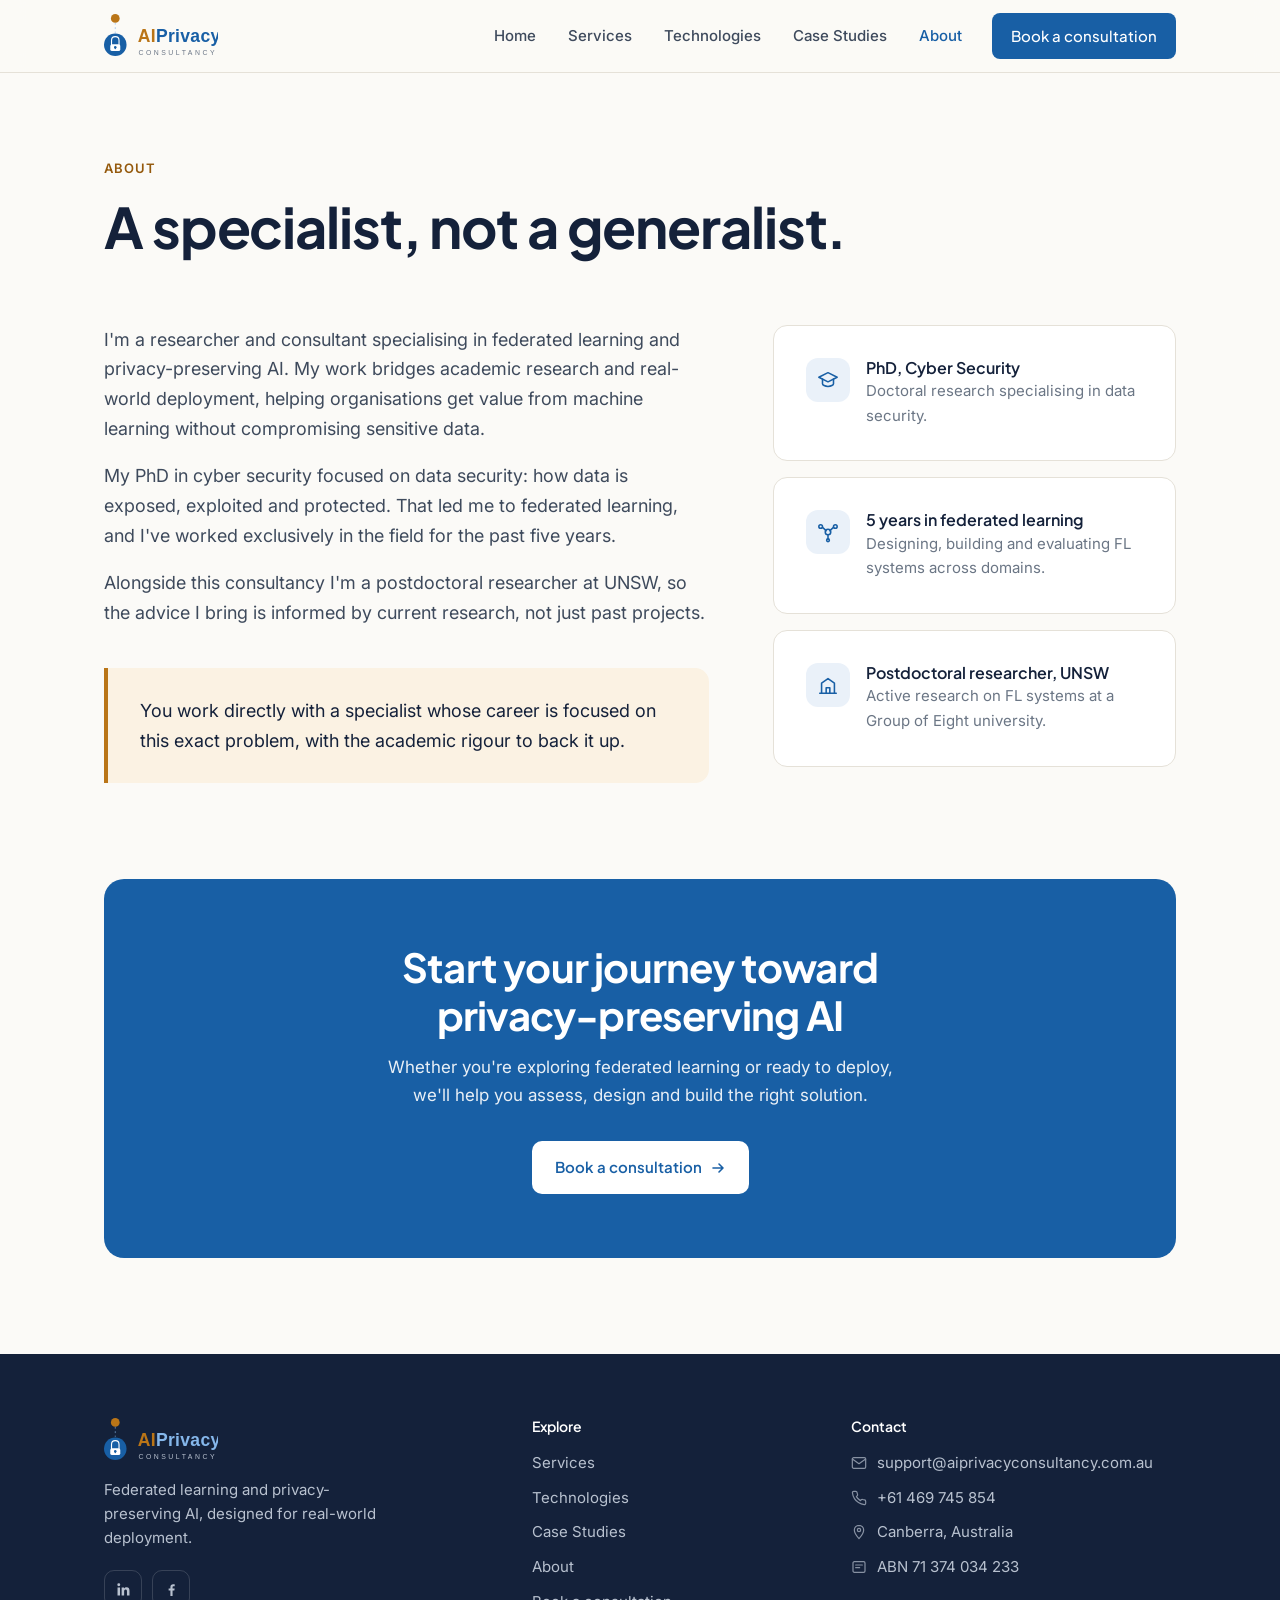
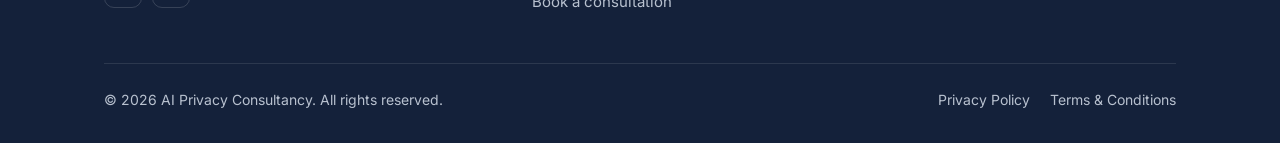
==== commit 7df24134: "Redesign site: light theme, logo-based palette, condensed content - Replace dark navy/cyan theme wit" ====
--- a/about.html
+++ b/about.html
@@ -3,262 +3,147 @@
 <head>
   <meta charset="UTF-8">
   <meta name="viewport" content="width=device-width, initial-scale=1.0">
-  <title>AI Privacy: About</title>
-  <link rel="icon" type="image/png" href="images/logo_title.svg">
+  <title>About | AI Privacy Consultancy</title>
+  <meta name="description" content="A specialist consultancy in federated learning and privacy-preserving AI, grounded in active research at UNSW.">
+  <link rel="icon" type="image/svg+xml" href="images/logo_title.svg">
   <link rel="preconnect" href="https://fonts.googleapis.com">
   <link rel="preconnect" href="https://fonts.gstatic.com" crossorigin>
-  <link href="https://fonts.googleapis.com/css2?family=Syne:wght@400;500;600;700;800&family=IBM+Plex+Mono:wght@300;400;500&display=swap" rel="stylesheet">
-  
+  <link href="https://fonts.googleapis.com/css2?family=Inter:wght@400;500;600&family=Plus+Jakarta+Sans:wght@600;700&display=swap" rel="stylesheet">
   <link rel="stylesheet" href="style.css">
 </head>
-
-<!-- ########################################################## -->
-
 <body>
 
-  <nav>
-    <a href="index.html" class="logo">
-      <img src="images/logo.svg" alt="AI Privacy Consultancy Logo" class="logo-img">
-    </a>
-    <ul>
-      <li><a href="index.html">Home</a></li>
-      <li><a href="services.html">Services</a></li>
-      <li><a href="technologies.html">Technologies</a></li>
-      <li><a href="case-studies.html">Case Studies</a></li>
-      <li><a href="about.html">About</a></li>
-      <li><a href="contact.html" class="nav-cta">Book Consultation</a></li>
-    </ul>
-  </nav>
+  <header class="site-header">
+    <div class="container nav">
+      <a href="index.html" class="nav-logo" aria-label="AI Privacy Consultancy home">
+        <img src="images/logo.svg" alt="AI Privacy Consultancy" width="182" height="70">
+      </a>
+      <button class="nav-toggle" aria-label="Open menu" aria-expanded="false" aria-controls="nav-links">
+        <svg viewBox="0 0 24 24" fill="none" stroke="currentColor" stroke-width="2" stroke-linecap="round" aria-hidden="true"><path d="M4 7h16M4 12h16M4 17h16"/></svg>
+      </button>
+      <ul class="nav-links" id="nav-links">
+        <li><a href="index.html">Home</a></li>
+        <li><a href="services.html">Services</a></li>
+        <li><a href="technologies.html">Technologies</a></li>
+        <li><a href="case-studies.html">Case Studies</a></li>
+        <li><a href="about.html" class="active" aria-current="page">About</a></li>
+        <li><a href="contact.html" class="btn btn-primary">Book a consultation</a></li>
+      </ul>
+    </div>
+  </header>
 
-   <!-- ########################################################## -->
+  <main>
 
-   <section style="padding:140px 48px; padding-bottom: 40px; position:relative; overflow:hidden;">
+    <section class="page-hero">
+      <div class="container">
+        <span class="eyebrow">About</span>
+        <h1>A specialist, not a generalist.</h1>
+      </div>
+    </section>
 
-  <div class="glow-orb" style="width:500px; height:400px; top:20%; right:10%; opacity:0.4;"></div>
+    <section style="padding-top:8px">
+      <div class="container about-grid">
+        <div class="prose">
+          <p>I'm a researcher and consultant specialising in federated learning and privacy-preserving AI. My work bridges academic research and real-world deployment, helping organisations get value from machine learning without compromising sensitive data.</p>
+          <p>My PhD in cyber security focused on data security: how data is exposed, exploited and protected. That led me to federated learning, and I've worked exclusively in the field for the past five years.</p>
+          <p>Alongside this consultancy I'm a postdoctoral researcher at UNSW, so the advice I bring is informed by current research, not just past projects.</p>
+          <div class="callout">
+            <p>You work directly with a specialist whose career is focused on this exact problem, with the academic rigour to back it up.</p>
+          </div>
+        </div>
 
-  <!-- Section Label -->
-  <div class="hero-badge" style="margin-bottom:32px;">
-    <span class="pulse-dot"></span>
-    About
-  </div>
-
-  <!-- Two Column Layout -->
-  <div style="display:grid; grid-template-columns:1fr 1fr; gap:80px; align-items:start; position:relative; z-index:2;">
-
-    <!-- Left Column: Heading + Intro -->
-    <div>
-      <h1 style="margin-bottom:24px;">
-        The person behind<br>
-        <span class="accent">the consultancy.</span>
-      </h1>
-
-      <p style="font-size:17px; line-height:1.8; color:var(--text-dim); margin-bottom:24px;">
-        I'm a researcher and consultant specialising in federated learning and privacy-preserving AI systems. My work sits at the intersection of academic research and real-world deployment — helping organisations unlock the value of machine learning without compromising sensitive data.
-      </p>
-
-      <p style="font-size:17px; line-height:1.8; color:var(--text-dim); margin-bottom:24px;">
-        My academic background is in cyber security, with a PhD focused specifically on data security. It was through that lens — understanding deeply how data can be exposed, exploited and protected at a technical level — that I found federated learning to be one of the most compelling answers to a problem organisations genuinely struggle with.
-      </p>
-
-      <p style="font-size:17px; line-height:1.8; color:var(--text-dim);">
-        Since completing my PhD, I have spent the last five years working exclusively in the federated learning space. Alongside this consultancy, I am an active postdoctoral researcher at UNSW, where my research continues to focus on FL systems — meaning the advice and architectures I bring to clients are directly informed by current academic work in the field, not just past experience.
-      </p>
-    </div>
-
-    <!-- Right Column: Credential Cards -->
-    <div style="display:flex; flex-direction:column; gap:24px;">
-
-      <!-- PhD Card -->
-      <div class="service-card fade-up stagger-1">
-        <div style="display:flex; align-items:flex-start; gap:16px;">
-          <div style="flex-shrink:0; width:40px; height:40px; border:1px solid var(--border); border-radius:8px; display:flex; align-items:center; justify-content:center;">
-            <svg width="18" height="18" viewBox="0 0 24 24" fill="none" stroke="var(--accent)" stroke-width="1.8" stroke-linecap="round" stroke-linejoin="round">
-              <path d="M22 10v6M2 10l10-5 10 5-10 5z"/>
-              <path d="M6 12v5c3.33 1.67 8.67 1.67 12 0v-5"/>
-            </svg>
+        <div class="credentials">
+          <div class="card credential reveal">
+            <div class="icon-badge"><svg viewBox="0 0 24 24" fill="none" stroke="currentColor" stroke-width="1.7" stroke-linecap="round" stroke-linejoin="round" aria-hidden="true"><path d="M2 9l10-5 10 5-10 5-10-5z"/><path d="M6 11v5c0 1.5 2.7 3 6 3s6-1.5 6-3v-5"/></svg></div>
+            <div><h4>PhD, Cyber Security</h4><p>Doctoral research specialising in data security.</p></div>
           </div>
-          <div>
-            <h3 class="accent" style="margin-bottom:6px;">PhD — Cyber Security</h3>
-            <p style="font-size:14px; color:var(--text-dim); line-height:1.6;">
-              Doctoral research specialising in data security — providing a deep technical foundation for understanding how sensitive data is exposed, and how systems can be designed to prevent it.
-            </p>
+          <div class="card credential reveal">
+            <div class="icon-badge"><svg viewBox="0 0 24 24" fill="none" stroke="currentColor" stroke-width="1.7" stroke-linecap="round" stroke-linejoin="round" aria-hidden="true"><circle cx="12" cy="12" r="3"/><circle cx="4" cy="6" r="2"/><circle cx="20" cy="6" r="2"/><circle cx="12" cy="21" r="1.5"/><path d="M6 7l4 3.5M18 7l-4 3.5M12 15v4.5"/></svg></div>
+            <div><h4>5 years in federated learning</h4><p>Designing, building and evaluating FL systems across domains.</p></div>
+          </div>
+          <div class="card credential reveal">
+            <div class="icon-badge"><svg viewBox="0 0 24 24" fill="none" stroke="currentColor" stroke-width="1.7" stroke-linecap="round" stroke-linejoin="round" aria-hidden="true"><path d="M3 21h18M5 21V10l7-5 7 5v11"/><path d="M10 21v-6h4v6"/></svg></div>
+            <div><h4>Postdoctoral researcher, UNSW</h4><p>Active research on FL systems at a Group of Eight university.</p></div>
           </div>
         </div>
       </div>
+    </section>
 
-      <!-- FL Experience Card -->
-      <div class="service-card fade-up stagger-2">
-        <div style="display:flex; align-items:flex-start; gap:16px;">
-          <div style="flex-shrink:0; width:40px; height:40px; border:1px solid var(--border); border-radius:8px; display:flex; align-items:center; justify-content:center;">
-            <svg width="18" height="18" viewBox="0 0 24 24" fill="none" stroke="var(--accent)" stroke-width="1.8" stroke-linecap="round" stroke-linejoin="round">
-              <circle cx="12" cy="12" r="3"/>
-              <circle cx="4"  cy="6"  r="2"/>
-              <circle cx="20" cy="6"  r="2"/>
-              <circle cx="4"  cy="18" r="2"/>
-              <circle cx="20" cy="18" r="2"/>
-              <line x1="6"  y1="7"  x2="10" y2="10"/>
-              <line x1="18" y1="7"  x2="14" y2="10"/>
-              <line x1="6"  y1="17" x2="10" y2="14"/>
-              <line x1="18" y1="17" x2="14" y2="14"/>
-            </svg>
-          </div>
-          <div>
-            <h3 class="accent" style="margin-bottom:6px;">5 Years in Federated Learning</h3>
-            <p style="font-size:14px; color:var(--text-dim); line-height:1.6;">
-              Five years of focused work designing, implementing and evaluating federated learning systems across a range of domains — from system architecture to aggregation protocol design.
-            </p>
+    <section class="cta-section">
+      <div class="container">
+        <div class="cta-band reveal">
+          <h2>Start your journey toward privacy-preserving AI</h2>
+          <p>Whether you're exploring federated learning or ready to deploy, we'll help you assess, design and build the right solution.</p>
+          <div class="btn-row">
+            <a href="contact.html" class="btn btn-light">Book a consultation <svg viewBox="0 0 16 16" fill="none" aria-hidden="true"><path d="M3 8h10M9 4l4 4-4 4" stroke="currentColor" stroke-width="1.6" stroke-linecap="round" stroke-linejoin="round"/></svg></a>
           </div>
         </div>
       </div>
+    </section>
 
-      <!-- UNSW Card -->
-      <div class="service-card fade-up stagger-3">
-        <div style="display:flex; align-items:flex-start; gap:16px;">
-          <div style="flex-shrink:0; width:40px; height:40px; border:1px solid var(--border); border-radius:8px; display:flex; align-items:center; justify-content:center;">
-            <svg width="18" height="18" viewBox="0 0 24 24" fill="none" stroke="var(--accent)" stroke-width="1.8" stroke-linecap="round" stroke-linejoin="round">
-              <rect x="2"  y="7"  width="20" height="14" rx="2"/>
-              <path d="M16 7V5a2 2 0 0 0-2-2h-4a2 2 0 0 0-2 2v2"/>
-              <line x1="12" y1="12" x2="12" y2="16"/>
-              <line x1="10" y1="14" x2="14" y2="14"/>
-            </svg>
+  </main>
+
+  <footer class="site-footer">
+    <div class="container">
+      <div class="footer-grid">
+        <div class="footer-brand">
+          <img src="images/logo_footer.svg" alt="AI Privacy Consultancy" width="182" height="70">
+          <p>Federated learning and privacy-preserving AI, designed for real-world deployment.</p>
+          <div class="social">
+            <a href="https://www.linkedin.com/company/aiprivacyconsultancy/about/" target="_blank" rel="noopener" aria-label="LinkedIn">
+              <svg viewBox="0 0 24 24" fill="currentColor" aria-hidden="true"><path d="M20.45 20.45h-3.56v-5.57c0-1.33-.02-3.04-1.85-3.04-1.85 0-2.14 1.45-2.14 2.94v5.67H9.35V9h3.41v1.56h.05c.48-.9 1.64-1.85 3.37-1.85 3.6 0 4.27 2.37 4.27 5.46v6.28zM5.34 7.43a2.06 2.06 0 1 1 0-4.13 2.06 2.06 0 0 1 0 4.13zM7.12 20.45H3.56V9h3.56v11.45z"/></svg>
+            </a>
+            <a href="https://www.facebook.com/people/AIPrivacyConsultancy/61576410366729/" target="_blank" rel="noopener" aria-label="Facebook">
+              <svg viewBox="0 0 24 24" fill="currentColor" aria-hidden="true"><path d="M13.5 21v-7.5h2.53l.38-2.93H13.5V8.7c0-.85.24-1.43 1.45-1.43h1.55V4.65a20.6 20.6 0 0 0-2.26-.12c-2.24 0-3.77 1.37-3.77 3.88v2.16H7.94v2.93h2.53V21h3.03z"/></svg>
+            </a>
           </div>
-          <div>
-            <h3 class="accent" style="margin-bottom:6px;">Postdoctoral Researcher — UNSW</h3>
-            <p style="font-size:14px; color:var(--text-dim); line-height:1.6;">
-              Active researcher at the University of New South Wales, one of Australia's leading Group of Eight universities. Current research focuses on federated learning systems, ensuring consultancy work is grounded in the latest developments in the field.
-            </p>
-          </div>
+        </div>
+
+        <div class="footer-col">
+          <h4>Explore</h4>
+          <ul>
+            <li><a href="services.html">Services</a></li>
+            <li><a href="technologies.html">Technologies</a></li>
+            <li><a href="case-studies.html">Case Studies</a></li>
+            <li><a href="about.html">About</a></li>
+            <li><a href="contact.html">Book a consultation</a></li>
+          </ul>
+        </div>
+
+        <div class="footer-col">
+          <h4>Contact</h4>
+          <ul>
+            <li>
+              <svg viewBox="0 0 24 24" fill="none" stroke="currentColor" stroke-width="1.8" stroke-linecap="round" stroke-linejoin="round" aria-hidden="true"><rect x="2" y="4" width="20" height="16" rx="2"/><path d="M2 6l10 7 10-7"/></svg>
+              <a href="mailto:support@aiprivacyconsultancy.com.au">support@aiprivacyconsultancy.com.au</a>
+            </li>
+            <li>
+              <svg viewBox="0 0 24 24" fill="none" stroke="currentColor" stroke-width="1.8" stroke-linecap="round" stroke-linejoin="round" aria-hidden="true"><path d="M22 16.92v3a2 2 0 0 1-2.18 2 19.8 19.8 0 0 1-8.63-3.07 19.5 19.5 0 0 1-6-6A19.8 19.8 0 0 1 2.12 4.18 2 2 0 0 1 4.11 2h3a2 2 0 0 1 2 1.72c.13.96.36 1.9.7 2.81a2 2 0 0 1-.45 2.11L8.09 9.91a16 16 0 0 0 6 6l1.27-1.27a2 2 0 0 1 2.11-.45c.91.34 1.85.57 2.81.7A2 2 0 0 1 22 16.92z"/></svg>
+              <a href="tel:+61469745854">+61 469 745 854</a>
+            </li>
+            <li>
+              <svg viewBox="0 0 24 24" fill="none" stroke="currentColor" stroke-width="1.8" stroke-linecap="round" stroke-linejoin="round" aria-hidden="true"><path d="M12 2C8.13 2 5 5.13 5 9c0 5.25 7 13 7 13s7-7.75 7-13c0-3.87-3.13-7-7-7z"/><circle cx="12" cy="9" r="2.5"/></svg>
+              <span>Canberra, Australia</span>
+            </li>
+            <li>
+              <svg viewBox="0 0 24 24" fill="none" stroke="currentColor" stroke-width="1.8" stroke-linecap="round" stroke-linejoin="round" aria-hidden="true"><rect x="3" y="4" width="18" height="16" rx="2"/><path d="M7 9h10M7 13h6"/></svg>
+              <span>ABN 71 374 034 233</span>
+            </li>
+          </ul>
         </div>
       </div>
 
-      <!-- Why It Matters Card -->
-      <div class="service-card fade-up stagger-4" style="border-color:var(--accent); opacity:0.85;">
-        <div style="display:flex; align-items:flex-start; gap:16px;">
-          <div style="flex-shrink:0; width:40px; height:40px; border:1px solid var(--border); border-radius:8px; display:flex; align-items:center; justify-content:center;">
-            <svg width="18" height="18" viewBox="0 0 24 24" fill="none" stroke="var(--accent)" stroke-width="1.8" stroke-linecap="round" stroke-linejoin="round">
-              <circle cx="12" cy="12" r="10"/>
-              <line x1="12" y1="8"  x2="12" y2="12"/>
-              <line x1="12" y1="16" x2="12.01" y2="16"/>
-            </svg>
-          </div>
-          <div>
-            <h3 class="accent" style="margin-bottom:6px;">What this means for you</h3>
-            <p style="font-size:14px; color:var(--text-dim); line-height:1.6;">
-              You are not working with a generalist consultancy that has added AI privacy to a service list. You are working directly with a specialist whose entire career has been pointed at this problem — with the academic rigour to back it up.
-            </p>
-          </div>
-        </div>
+      <div class="footer-bottom">
+        <span>&copy; 2026 AI Privacy Consultancy. All rights reserved.</span>
+        <nav aria-label="Legal">
+          <a href="privacy.html">Privacy Policy</a>
+          <a href="terms.html">Terms &amp; Conditions</a>
+        </nav>
       </div>
+    </div>
+  </footer>
 
-    </div>
-  </div>
-
-</section>
-
-<hr>
-
- <!-- ########################################################## -->
-
-<footer style="padding:5px 48px 10px; border-top:1px solid var(--border); background:var(--navy);">
-
-  <!-- Three Column Row -->
-  <div style="display:grid; grid-template-columns:1fr 1fr 1fr; gap:200px; margin-bottom:40px; align-items:start;">
-
-    <!-- Column 1: Logo + Tagline -->
-    <div style="padding-top: 10px;">
-      <div style="margin-bottom:16px;">
-        <img src="images/logo.svg" alt="AI Privacy Consultancy Logo" style="width:200px; height:100px;">
-      </div>
-      <p style="font-size:14px; line-height:1.6; color:var(--text-dim);">
-        AI Privacy consultancy specialising in federated learning systems for real-world deployment.
-      </p>
-    </div>
-
-    <!-- Column 2: Social + Policy Buttons -->
-
-    <div style="font-size:14px; padding-top: 50px; color:var(--text-dim); display:flex; flex-direction:column; gap:10px;">
-
-      <div style="display:flex; align-items:center; gap:8px;">
-        <svg width="14" height="14" viewBox="0 0 24 24" fill="none" stroke="currentColor" stroke-width="1.8" stroke-linecap="round" stroke-linejoin="round">
-          <path d="M12 2C8.13 2 5 5.13 5 9c0 5.25 7 13 7 13s7-7.75 7-13c0-3.87-3.13-7-7-7z"/>
-          <circle cx="12" cy="9" r="2.5"/>
-        </svg>
-        <span>Canberra, Australia</span>
-      </div>
-
-      <div style="display:flex; align-items:center; gap:8px;">
-        <svg width="14" height="14" viewBox="0 0 24 24" fill="none" stroke="currentColor" stroke-width="1.8" stroke-linecap="round" stroke-linejoin="round">
-          <rect x="2" y="4" width="20" height="16" rx="2"/>
-          <polyline points="2,4 12,13 22,4"/>
-        </svg>
-        <a href="mailto:support@aiprivacyconsultancy.com.au" style="color:var(--text-dim); text-decoration:none;">support@aiprivacyconsultancy.com.au</a>
-      </div>
-
-      <div style="display:flex; align-items:center; gap:8px;">
-        <svg width="14" height="14" viewBox="0 0 24 24" fill="none" stroke="currentColor" stroke-width="1.8" stroke-linecap="round" stroke-linejoin="round">
-          <path d="M22 16.92v3a2 2 0 0 1-2.18 2 19.79 19.79 0 0 1-8.63-3.07 19.5 19.5 0 0 1-6-6A19.79 19.79 0 0 1 2.12 4.18 2 2 0 0 1 4.11 2h3a2 2 0 0 1 2 1.72 12.84 12.84 0 0 0 .7 2.81 2 2 0 0 1-.45 2.11L8.09 9.91a16 16 0 0 0 6 6l1.27-1.27a2 2 0 0 1 2.11-.45 12.84 12.84 0 0 0 2.81.7A2 2 0 0 1 22 16.92z"/>
-        </svg>
-        <a href="tel:+61469745854" style="color:var(--text-dim); text-decoration:none;">+61 469 745 854</a>
-      </div>
-
-      <div style="border-top:1px solid var(--border); margin:4px 0;"></div>
-
-      <div style="display:flex; align-items:center; gap:8px;">
-        <svg width="14" height="14" viewBox="0 0 24 24" fill="none" stroke="currentColor" stroke-width="1.8" stroke-linecap="round" stroke-linejoin="round">
-          <rect x="3" y="4" width="18" height="16" rx="2"/>
-          <line x1="7" y1="9" x2="17" y2="9"/>
-          <line x1="7" y1="13" x2="13" y2="13"/>
-        </svg>
-        <span>ABN: 71 374 034 233</span>
-      </div>
-
-    </div>
-
-    <!-- Column 3: Contact Info -->
-
-    <div style="display:flex; padding-top: 120px; flex-direction:column; gap:16px; align-items:flex-end;">
-
-      <div style="display:flex; gap:14px;">
-        <a href="https://www.linkedin.com/company/aiprivacyconsultancy/about/" target="_blank">
-          <img src="images/linkedin.svg" alt="LinkedIn" style="width:20px;">
-        </a>
-        <a href="https://www.facebook.com/people/AIPrivacyConsultancy/61576410366729/" target="_blank">
-          <img src="images/facebook.svg" alt="Facebook" style="width:20px;">
-        </a>
-      </div>
-
-      <div style="display:flex; flex-direction:row; gap:10px;">
-        <a href="privacy.html" style="font-size:13px; width:140px; text-align:center; padding:8px 14px; border:1px solid var(--border); border-radius:6px; text-decoration:none; color:var(--text-dim); transition:all 0.2s; display:inline-block;">
-          Privacy Policy
-        </a>
-        <a href="terms.html" style="font-size:13px; width:140px; text-align:center; padding:8px 14px; border:1px solid var(--border); border-radius:6px; text-decoration:none; color:var(--text-dim); transition:all 0.2s; display:inline-block;">
-          Terms & Conditions
-        </a>
-      </div>
-
-    </div>
-    
-
-  </div>
-
-  <!-- Bottom Bar: Copyright -->
-  <div style="border-top:1px solid var(--border); padding-top:24px;">
-    <span style="font-size:13px; color:var(--text-dim);">© 2026 AIPrivacyConsultancy. All rights reserved.</span>
-  </div>
-
-</footer>
-
-<!-- ########################################################## -->
-
-
-
-  <script>
-    const obs = new IntersectionObserver(
-      entries => entries.forEach(e => e.isIntersecting && e.target.classList.add('visible')),
-      { threshold: 0.1 }
-    );
-    document.querySelectorAll('.fade-up').forEach(el => obs.observe(el));
-  </script>
+  <script src="main.js"></script>
 
 </body>
 </html>
--- a/style.css
+++ b/style.css
@@ -1,1506 +1,634 @@
-
-    *, *::before, *::after { box-sizing: border-box; margin: 0; padding: 0; }
-    html { scroll-behavior: smooth; }
-    a { text-decoration: none; }
-
-    :root {
-      --navy:          #050d1a;
-      --navy-2:        #081525;
-      --navy-3:        #0d1f35;
-      --navy-4:        #132840;
-      --cyan:          #00d4ff;
-      --cyan-dim:      rgba(0,212,255,0.15);
-      --cyan-glow:     rgba(0,212,255,0.08);
-      --cyan-mid:      rgba(0,212,255,0.5);
-      --text-primary:  #e8f4ff;
-      --text-secondary:#7a9bbf;
-      --text-muted:    #3d5a7a;
-      --border:        rgba(0,212,255,0.12);
-      --border-bright: rgba(0,212,255,0.3);
-      --grid:          rgba(0,212,255,0.04);
-      --font-display:  'Syne', sans-serif;
-      --font-mono:     'IBM Plex Mono', monospace;
-    }
-
-    body {
-      font-family: var(--font-display);
-      background: var(--navy);
-      color: var(--text-primary);
-      overflow-x: hidden;
-      line-height: 1.6;
-    }
-
-    body::before {
-      content: '';
-      position: fixed;
-      inset: 0;
-      background-image:
-        linear-gradient(var(--grid) 1px, transparent 1px),
-        linear-gradient(90deg, var(--grid) 1px, transparent 1px);
-      background-size: 48px 48px;
-      pointer-events: none;
-      z-index: 0;
-    }
-
-    h1 {
-      font-family: var(--font-display);
-      font-size: 60px;
-      font-weight: 500;
-      line-height: 1.2;
-      letter-spacing: -0.03em;
-      color: var(--text-primary);
-
-      margin-bottom: 8px;
-    }
-    .orange-text {
-      color: #FFA95C; /* orange */
-    }
-
-    h2 {
-      font-family: var(--font-display);
-      font-size: 44px;
-      font-weight: 500;
-      line-height: 1.2;
-      letter-spacing: -0.02em;
-      color: var(--text-primary);
-    }
-    h3 {
-      font-family: var(--font-display);
-      font-size: 22px;
-      font-weight: 500;
-      line-height: 0.8;
-      letter-spacing: -0.01em;
-      color: var(--text-primary);
-      margin-bottom: 16px; /* gap below the h3 */
-    }
-
-    hr {
-        border: none;         /* remove default border */
-        height: 2px;          /* thickness of the line */
-        background-color: #00d4ff; /* match your accent color */
-         margin: 0 0 20px 40px;
-        width: 70%;           /* optional: make it shorter than full width */
-    }
-
-    .short-line {
-      height: 2px;
-      width: 500px;
-      background-color: #00d4ff;
-      margin: 30 60 20px 40px;
-      margin-left: 0;
-      border: none;
-    }
-
-    
-    p { font-size: 16px; color: var(--text-secondary); line-height: 1.75; }
-    .accent { color: var(--cyan); }
-
-    /* ── Horizontal: rows slide apart ── */
-@keyframes hRow1 {
-  0%,30%  { transform:translateY(0); }
-  60%,90% { transform:translateY(-28px); }
-  95%,100%{ transform:translateY(0); }
-}
-@keyframes hRow2 {
-  0%,100% { transform:translateY(0); }
-}
-@keyframes hRow3 {
-  0%,30%  { transform:translateY(0); }
-  60%,90% { transform:translateY(28px); }
-  95%,100%{ transform:translateY(0); }
-}
-.hr1 { animation: hRow1 3.6s ease-in-out infinite; }
-.hr2 { animation: hRow2 3.6s ease-in-out infinite; }
-.hr3 { animation: hRow3 3.6s ease-in-out infinite; }
-
-/* ── Vertical: columns slide apart ── */
-@keyframes vCol1 {
-  0%,30%  { transform:translateX(0); }
-  60%,90% { transform:translateX(-26px); }
-  95%,100%{ transform:translateX(0); }
-}
-@keyframes vCol2 {
-  0%,100% { transform:translateX(0); }
-}
-@keyframes vCol3 {
-  0%,30%  { transform:translateX(0); }
-  60%,90% { transform:translateX(26px); }
-  95%,100%{ transform:translateX(0); }
-}
-.vc1 { animation: vCol1 3.6s ease-in-out infinite; }
-.vc2 { animation: vCol2 3.6s ease-in-out infinite; }
-.vc3 { animation: vCol3 3.6s ease-in-out infinite; }
-
-/* ── Hybrid: blocks scatter ── */
-@keyframes cTL {
-  0%,30%  { transform:translate(0,0); }
-  60%,90% { transform:translate(-20px,-18px); }
-  95%,100%{ transform:translate(0,0); }
-}
-@keyframes cTR {
-  0%,30%  { transform:translate(0,0); }
-  60%,90% { transform:translate(20px,-18px); }
-  95%,100%{ transform:translate(0,0); }
-}
-@keyframes cBL {
-  0%,30%  { transform:translate(0,0); }
-  60%,90% { transform:translate(-20px,18px); }
-  95%,100%{ transform:translate(0,0); }
-}
-@keyframes cBR {
-  0%,30%  { transform:translate(0,0); }
-  60%,90% { transform:translate(20px,18px); }
-  95%,100%{ transform:translate(0,0); }
-}
-.cTL { animation: cTL 3.6s ease-in-out infinite; }
-.cTR { animation: cTR 3.6s ease-in-out infinite; }
-.cBL { animation: cBL 3.6s ease-in-out infinite; }
-.cBR { animation: cBR 3.6s ease-in-out infinite; }
-
-/* ── Differential Privacy: dots jitter ── */
-@keyframes dpDot1 {
-  0%,100% { transform:translate(0,0);      opacity:0.9; }
-  25%     { transform:translate(6px,-8px); opacity:0.5; }
-  50%     { transform:translate(-4px,5px); opacity:0.7; }
-  75%     { transform:translate(8px,3px);  opacity:0.5; }
-}
-@keyframes dpDot2 {
-  0%,100% { transform:translate(0,0);       opacity:0.9; }
-  25%     { transform:translate(-7px,5px);  opacity:0.5; }
-  50%     { transform:translate(5px,-6px);  opacity:0.7; }
-  75%     { transform:translate(-3px,8px);  opacity:0.5; }
-}
-@keyframes dpDot3 {
-  0%,100% { transform:translate(0,0);        opacity:0.9; }
-  25%     { transform:translate(4px,7px);    opacity:0.5; }
-  50%     { transform:translate(-6px,-4px);  opacity:0.7; }
-  75%     { transform:translate(7px,-6px);   opacity:0.5; }
-}
-@keyframes dpDot4 {
-  0%,100% { transform:translate(0,0);        opacity:0.9; }
-  25%     { transform:translate(-5px,-6px);  opacity:0.5; }
-  50%     { transform:translate(8px,4px);    opacity:0.7; }
-  75%     { transform:translate(-6px,-3px);  opacity:0.5; }
-}
-@keyframes dpDot5 {
-  0%,100% { transform:translate(0,0);       opacity:0.9; }
-  25%     { transform:translate(7px,6px);   opacity:0.5; }
-  50%     { transform:translate(-5px,7px);  opacity:0.7; }
-  75%     { transform:translate(4px,-8px);  opacity:0.5; }
-}
-@keyframes dpDot6 {
-  0%,100% { transform:translate(0,0);        opacity:0.9; }
-  25%     { transform:translate(-8px,3px);   opacity:0.5; }
-  50%     { transform:translate(6px,-5px);   opacity:0.7; }
-  75%     { transform:translate(-4px,6px);   opacity:0.5; }
-}
-.dp1 { animation: dpDot1 2.8s ease-in-out infinite; }
-.dp2 { animation: dpDot2 2.8s ease-in-out infinite 0.3s; }
-.dp3 { animation: dpDot3 2.8s ease-in-out infinite 0.6s; }
-.dp4 { animation: dpDot4 2.8s ease-in-out infinite 0.9s; }
-.dp5 { animation: dpDot5 2.8s ease-in-out infinite 1.2s; }
-.dp6 { animation: dpDot6 2.8s ease-in-out infinite 1.5s; }
-
-/* ── Masking: values redact in sequence ── */
-@keyframes maskFade {
-  0%,15%  { opacity:1; }
-  30%,85% { opacity:0; }
-  100%    { opacity:1; }
-}
-@keyframes maskBar {
-  0%,15%  { opacity:0; }
-  30%,85% { opacity:1; }
-  100%    { opacity:0; }
-}
-.mv1 { animation: maskFade 4s ease-in-out infinite 0s; }
-.mb1 { animation: maskBar  4s ease-in-out infinite 0s; }
-.mv2 { animation: maskFade 4s ease-in-out infinite 0.6s; }
-.mb2 { animation: maskBar  4s ease-in-out infinite 0.6s; }
-.mv3 { animation: maskFade 4s ease-in-out infinite 1.2s; }
-.mb3 { animation: maskBar  4s ease-in-out infinite 1.2s; }
-.mv4 { animation: maskFade 4s ease-in-out infinite 1.8s; }
-.mb4 { animation: maskBar  4s ease-in-out infinite 1.8s; }
-
-/* ── Homomorphic Encryption ── */
-@keyframes heLockPulse {
-  0%,100% { stroke:rgba(255,107,43,0.5); }
-  50%     { stroke:rgba(255,107,43,1); }
-}
-@keyframes heFlowIn {
-  0%    { transform:translateX(0);    opacity:1; }
-  40%   { transform:translateX(28px); opacity:0; }
-  41%   { transform:translateX(0);    opacity:0; }
-  100%  { transform:translateX(0);    opacity:1; }
-}
-@keyframes heFlowOut {
-  0%,50% { transform:translateX(0);    opacity:0; }
-  55%    { transform:translateX(-10px);opacity:0; }
-  90%    { transform:translateX(28px); opacity:1; }
-  100%   { transform:translateX(28px); opacity:1; }
-}
-@keyframes heGlow {
-  0%,100% { fill:rgba(255,107,43,0.06); }
-  50%     { fill:rgba(255,107,43,0.14); }
-}
-.he-lock { animation: heLockPulse 2s ease-in-out infinite; }
-.he-box  { animation: heGlow      2s ease-in-out infinite; }
-.he-in   { animation: heFlowIn    3s ease-in-out infinite; }
-.he-out  { animation: heFlowOut   3s ease-in-out infinite; }
-
-/* ── FedAvg: arrows flow in, server pulses ── */
-@keyframes fedAvgFlow1 {
-  0%,20%  { stroke-dashoffset:60; opacity:0.2; }
-  50%,80% { stroke-dashoffset:0;  opacity:1; }
-  100%    { stroke-dashoffset:60; opacity:0.2; }
-}
-@keyframes fedAvgFlow2 {
-  0%,20%  { stroke-dashoffset:60; opacity:0.2; }
-  50%,80% { stroke-dashoffset:0;  opacity:1; }
-  100%    { stroke-dashoffset:60; opacity:0.2; }
-}
-@keyframes fedAvgFlow3 {
-  0%,20%  { stroke-dashoffset:60; opacity:0.2; }
-  50%,80% { stroke-dashoffset:0;  opacity:1; }
-  100%    { stroke-dashoffset:60; opacity:0.2; }
-}
-@keyframes fedAvgFlow4 {
-  0%,20%  { stroke-dashoffset:60; opacity:0.2; }
-  50%,80% { stroke-dashoffset:0;  opacity:1; }
-  100%    { stroke-dashoffset:60; opacity:0.2; }
-}
-@keyframes serverPulse {
-  0%,40%  { r:18; opacity:0.6; }
-  65%,80% { r:22; opacity:1; }
-  100%    { r:18; opacity:0.6; }
-}
-@keyframes clientPop {
-  0%,100% { opacity:0.5; }
-  50%     { opacity:1; }
-}
-.fa-line1  { stroke-dasharray:60; animation: fedAvgFlow1 3s ease-in-out infinite 0s; }
-.fa-line2  { stroke-dasharray:60; animation: fedAvgFlow2 3s ease-in-out infinite 0.15s; }
-.fa-line3  { stroke-dasharray:60; animation: fedAvgFlow3 3s ease-in-out infinite 0.3s; }
-.fa-line4  { stroke-dasharray:60; animation: fedAvgFlow4 3s ease-in-out infinite 0.45s; }
-.fa-server { animation: serverPulse 3s ease-in-out infinite; }
-.fa-client { animation: clientPop  3s ease-in-out infinite; }
-.fa-client:nth-child(2) { animation-delay:0.1s; }
-.fa-client:nth-child(3) { animation-delay:0.2s; }
-.fa-client:nth-child(4) { animation-delay:0.3s; }
-.fa-client:nth-child(5) { animation-delay:0.4s; }
-
-/* ── FedProx: clients drift then spring back ── */
-@keyframes proxClientDrift {
-  0%,100% { transform:translate(0,0); }
-  40%,60% { transform:translate(var(--dx),var(--dy)); }
-}
-@keyframes proxSpring {
-  0%,100% { opacity:0.15; stroke-width:0.8; }
-  40%,60% { opacity:0.7;  stroke-width:1.5; }
-}
-@keyframes proxGlobalPulse {
-  0%,100% { opacity:0.7; }
-  50%     { opacity:1; }
-}
-.fp-c1     { animation: proxClientDrift 3.5s ease-in-out infinite;       --dx:-14px; --dy:-10px; }
-.fp-c2     { animation: proxClientDrift 3.5s ease-in-out infinite 0.4s;  --dx:14px;  --dy:-12px; }
-.fp-c3     { animation: proxClientDrift 3.5s ease-in-out infinite 0.8s;  --dx:-16px; --dy:10px; }
-.fp-c4     { animation: proxClientDrift 3.5s ease-in-out infinite 1.2s;  --dx:12px;  --dy:12px; }
-.fp-s1     { animation: proxSpring      3.5s ease-in-out infinite; }
-.fp-s2     { animation: proxSpring      3.5s ease-in-out infinite 0.4s; }
-.fp-s3     { animation: proxSpring      3.5s ease-in-out infinite 0.8s; }
-.fp-s4     { animation: proxSpring      3.5s ease-in-out infinite 1.2s; }
-.fp-global { animation: proxGlobalPulse 3.5s ease-in-out infinite; }
-
-    /* ML Models Section */
-.ms-badge {
-  display: inline-flex; align-items: center; gap: 8px;
-  border: 1px solid rgba(0,212,255,0.3);
-  color: rgba(0,212,255,0.85);
-  font-family: 'IBM Plex Mono', monospace;
-  font-size: 11px; letter-spacing: 0.08em;
-  padding: 6px 14px; margin-bottom: 20px;
-}
-
-.ms-card {
-  border: 1px solid rgba(255,107,43,0.15);
-  background: rgba(255,107,43,0.03);
-  padding: 32px;
-  display: flex;
-  gap: 28px;
-  align-items: flex-start;
-}
-
-.ms-num {
-  font-family: 'IBM Plex Mono', monospace;
-  font-size: 10px; letter-spacing: 0.1em;
-  color: rgba(0,212,255,0.4);
-  margin-bottom: 8px;
-}
-
-.ms-card h3 {
-  font-size: 22px; font-weight: 500;
-  color: var(--text-primary); margin: 0 0 10px;
-}
-
-.ms-card p {
-  font-size: 16px; color: var(--text-secondary);
-  line-height: 1.75; margin: 0;
- 
-}
-
-/* ── Contact form page ── */
-@keyframes formFadeUp {
-  from { opacity:0; transform:translateY(14px); }
-  to   { opacity:1; transform:translateY(0); }
-}
-
-.cf-wrap {
-  display:flex; align-items:flex-start;
-  justify-content:space-between;
-  padding:120px 48px 100px; gap:80px;
-  max-width:1200px; margin:0 auto;
-}
-
-/* left panel */
-.cf-left { max-width:380px; flex-shrink:0; }
-.cf-left .hero-badge {
-  opacity:0; animation:formFadeUp 0.5s ease forwards 0.1s;
-}
-.cf-left h1 {
-  opacity:0; animation:formFadeUp 0.5s ease forwards 0.25s;
-}
-.cf-left p {
-  opacity:0; animation:formFadeUp 0.5s ease forwards 0.4s;
-}
-.cf-trust { margin-top:40px; display:flex; flex-direction:column; gap:0; }
-.cf-trust-item {
-  display:flex; align-items:flex-start; gap:14px;
-  padding:16px 0;
-  border-bottom:1px solid rgba(255,107,43,0.08);
-  opacity:0; animation:formFadeUp 0.5s ease forwards;
-}
-.cf-trust-item:first-child { border-top:1px solid rgba(255,107,43,0.08); }
-.cf-trust-item:nth-child(1) { animation-delay:0.5s; }
-.cf-trust-item:nth-child(2) { animation-delay:0.65s; }
-.cf-trust-item:nth-child(3) { animation-delay:0.8s; }
-.cf-trust-icon {
-  width:32px; height:32px; flex-shrink:0;
-  border:1px solid rgba(0,212,255,0.2);
-  background:rgba(0,212,255,0.04);
-  display:flex; align-items:center; justify-content:center;
-}
-.cf-trust-title {
-  font-family:'Syne',sans-serif; font-size:16px; font-weight:500;
-  color:rgba(220,230,255,0.9); display:block; margin-bottom:3px;
-}
-.cf-trust-desc {
-  font-family:'IBM Plex Mono',monospace; font-size:12px;
-  color:rgba(180,200,230,0.4); line-height:1.6;
-}
-
-/* right: form */
-.cf-form-wrap {
-  flex:1; min-width:0;
-  border:1px solid rgba(255,107,43,0.15);
-  background:rgba(255,107,43,0.03);
-  padding:40px;
-  opacity:0; animation:formFadeUp 0.6s ease forwards 0.3s;
-}
-
-/* two-col row */
-.cf-row {
-  display:grid; grid-template-columns:1fr 1fr;
-  gap:16px; margin-bottom:16px;
-}
-.cf-row.full { grid-template-columns:1fr; }
-
-/* field */
-.cf-field { display:flex; flex-direction:column; gap:6px; }
-.cf-label {
-  font-family:'IBM Plex Mono',monospace; font-size:12px;
-  letter-spacing:0.08em; color:rgba(0,212,255,0.5);
-  text-transform:uppercase;
-}
-.cf-input,
-.cf-select,
-.cf-textarea {
-  background:rgba(255,255,255,0.03);
-  border:1px solid rgba(180,200,230,0.12);
-  color:rgba(220,230,255,0.85);
-  font-family:'IBM Plex Mono',monospace; font-size:12px;
-  padding:10px 14px; outline:none;
-  transition:border-color 0.2s;
-  width:100%; box-sizing:border-box;
-  -webkit-appearance:none; appearance:none;
-}
-.cf-input:focus,
-.cf-select:focus,
-.cf-textarea:focus {
-  border-color:rgba(0,212,255,0.45);
-}
-.cf-input::placeholder,
-.cf-textarea::placeholder { color:rgba(180,200,230,0.2); }
-.cf-textarea { resize:vertical; min-height:100px; line-height:1.7; }
-.cf-select { cursor:pointer; }
-.cf-select option { background:#0d1428; color:rgba(220,230,255,0.85); }
-
-/* pill selectors */
-.cf-pills { display:flex; flex-wrap:wrap; gap:8px; }
-.cf-pill-input { display:none; }
-.cf-pill-label {
-  font-family:'IBM Plex Mono',monospace; font-size:12px;
-  letter-spacing:0.05em; color:rgba(180,200,230,0.5);
-  border:1px solid rgba(180,200,230,0.12);
-  padding:6px 14px; cursor:pointer;
-  transition:all 0.2s;
-}
-.cf-pill-input:checked + .cf-pill-label {
-  color:rgba(255,107,43,0.9);
-  border-color:rgba(255,107,43,0.5);
-  background:rgba(255,107,43,0.08);
-}
-.cf-pill-label:hover {
-  border-color:rgba(255,107,43,0.3);
-  color:rgba(255,107,43,0.7);
-}
-
-/* Container */
-.policy-container {
-  padding: 150px 48px;
-  max-width: 900px;
+/* ==========================================================
+   AI Privacy Consultancy — site styles
+   Palette derived from the logo: blue #185FA5, amber #BA7517
+   ========================================================== */
+
+:root {
+  --bg:          #FBFAF7;
+  --surface:     #FFFFFF;
+  --sand:        #F4F1EA;
+  --ink:         #14213A;
+  --text:        #3E4A5C;
+  --muted:       #6B7685;
+  --line:        #E5E1D8;
+
+  --blue:        #185FA5;
+  --blue-hover:  #134D87;
+  --blue-soft:   #EAF1F9;
+  --amber:       #BA7517;
+  --amber-ink:   #94590C;
+  --amber-soft:  #FBF2E3;
+
+  --radius:      14px;
+  --shadow:      0 1px 2px rgba(20,33,58,.04), 0 8px 24px rgba(20,33,58,.06);
+  --font-head:   'Plus Jakarta Sans', system-ui, -apple-system, sans-serif;
+  --font-body:   'Inter', system-ui, -apple-system, sans-serif;
+  --max:         1120px;
+  --gutter:      24px;
+}
+
+/* ---------- Base ---------- */
+
+*, *::before, *::after { box-sizing: border-box; margin: 0; padding: 0; }
+html { scroll-behavior: smooth; }
+
+body {
+  font-family: var(--font-body);
+  font-size: 17px;
+  line-height: 1.65;
+  color: var(--text);
+  background: var(--bg);
+  -webkit-font-smoothing: antialiased;
+}
+
+img, svg { display: block; max-width: 100%; }
+a { color: var(--blue); text-decoration: none; }
+a:hover { color: var(--blue-hover); }
+
+h1, h2, h3, h4 {
+  font-family: var(--font-head);
+  color: var(--ink);
+  line-height: 1.2;
+  letter-spacing: -0.02em;
+}
+h1 { font-size: clamp(36px, 5vw, 56px); font-weight: 700; }
+h2 { font-size: clamp(28px, 3.4vw, 40px); font-weight: 700; }
+h3 { font-size: 20px; font-weight: 600; letter-spacing: -0.01em; }
+h4 { font-size: 16px; font-weight: 600; letter-spacing: 0; }
+
+.accent { color: var(--blue); }
+
+.container {
+  width: 100%;
+  max-width: var(--max);
   margin: 0 auto;
-}
-
-/* Main Title */
-.policy-title {
-  font-family: 'Syne', sans-serif;
-  font-size: clamp(32px, 4vw, 42px);
+  padding: 0 var(--gutter);
+}
+
+section { padding: 96px 0; }
+.section-sand { background: var(--sand); }
+
+.eyebrow {
+  display: inline-block;
+  font-size: 13px;
+  font-weight: 600;
+  letter-spacing: 0.08em;
+  text-transform: uppercase;
+  color: var(--amber-ink);
+  margin-bottom: 14px;
+}
+
+.section-head { max-width: 680px; margin-bottom: 48px; }
+.section-head p { margin-top: 16px; font-size: 18px; color: var(--muted); }
+.section-head.center { margin-left: auto; margin-right: auto; text-align: center; }
+
+/* ---------- Buttons ---------- */
+
+.btn {
+  display: inline-flex;
+  align-items: center;
+  gap: 8px;
+  font-family: var(--font-head);
+  font-size: 15px;
+  font-weight: 600;
+  padding: 13px 22px;
+  border-radius: 10px;
+  border: 1px solid transparent;
+  cursor: pointer;
+  transition: background .2s, color .2s, border-color .2s, transform .2s;
+}
+.btn svg { width: 16px; height: 16px; transition: transform .2s; }
+.btn:hover svg { transform: translateX(3px); }
+
+.btn-primary { background: var(--blue); color: #fff; }
+.btn-primary:hover { background: var(--blue-hover); color: #fff; }
+
+.btn-secondary { background: var(--surface); color: var(--ink); border-color: var(--line); }
+.btn-secondary:hover { border-color: var(--blue); color: var(--blue); }
+
+.btn-light { background: #fff; color: var(--blue); }
+.btn-light:hover { background: var(--amber-soft); color: var(--blue-hover); }
+
+.btn-row { display: flex; flex-wrap: wrap; gap: 12px; }
+
+.text-link {
+  display: inline-flex;
+  align-items: center;
+  gap: 6px;
+  font-weight: 600;
+  font-size: 15px;
+}
+.text-link svg { width: 14px; height: 14px; transition: transform .2s; }
+.text-link:hover svg { transform: translateX(3px); }
+
+/* ---------- Navigation ---------- */
+
+.site-header {
+  position: sticky;
+  top: 0;
+  z-index: 50;
+  background: rgba(251,250,247,.9);
+  backdrop-filter: saturate(180%) blur(12px);
+  -webkit-backdrop-filter: saturate(180%) blur(12px);
+  border-bottom: 1px solid var(--line);
+}
+
+.nav {
+  display: flex;
+  align-items: center;
+  justify-content: space-between;
+  height: 72px;
+}
+
+.nav-logo img { height: 44px; width: auto; }
+
+.nav-links {
+  display: flex;
+  align-items: center;
+  gap: 4px;
+  list-style: none;
+}
+.nav-links a {
+  display: block;
+  padding: 8px 14px;
+  font-size: 15px;
   font-weight: 500;
   color: var(--text);
+  border-radius: 8px;
+}
+.nav-links a:hover { color: var(--ink); background: var(--sand); }
+.nav-links a.active { color: var(--blue); }
+.nav-links .btn { margin-left: 12px; padding: 10px 18px; color: #fff; }
+.nav-links .btn:hover { color: #fff; background: var(--blue-hover); }
+
+.nav-toggle {
+  display: none;
+  width: 44px;
+  height: 44px;
+  align-items: center;
+  justify-content: center;
+  background: none;
+  border: 1px solid var(--line);
+  border-radius: 10px;
+  color: var(--ink);
+  cursor: pointer;
+}
+.nav-toggle svg { width: 20px; height: 20px; }
+
+/* ---------- Hero ---------- */
+
+.hero { padding: 88px 0 96px; }
+
+.hero-grid {
+  display: grid;
+  grid-template-columns: 1.1fr 0.9fr;
+  gap: 56px;
+  align-items: center;
+}
+
+.hero h1 { margin-bottom: 24px; }
+.hero-lead { font-size: 19px; max-width: 540px; margin-bottom: 36px; }
+
+.page-hero { padding: 80px 0 56px; }
+.page-hero .lead { font-size: 19px; max-width: 640px; margin-top: 20px; color: var(--muted); }
+
+/* FL diagram */
+.fl-diagram { width: 100%; max-width: 460px; margin-left: auto; }
+.fl-diagram .link { stroke: var(--blue); stroke-opacity: .35; stroke-width: 1.5; stroke-dasharray: 4 6; animation: flow 1.6s linear infinite; }
+.fl-diagram .client { fill: var(--surface); stroke: var(--line); stroke-width: 1.5; }
+.fl-diagram .data { fill: var(--amber); }
+.fl-diagram .server { fill: var(--blue); }
+.fl-diagram .ring { fill: none; stroke: var(--blue); stroke-opacity: .25; animation: pulse 3.2s ease-out infinite; transform-origin: 220px 215px; }
+.fl-diagram .label { font-family: var(--font-body); font-size: 13px; font-weight: 500; fill: var(--muted); }
+.fl-diagram .server-label { font-family: var(--font-head); font-size: 13px; font-weight: 600; fill: #fff; }
+
+.legend {
+  display: flex;
+  justify-content: center;
+  gap: 20px;
+  margin-top: 12px;
+  font-size: 13px;
+  color: var(--muted);
+}
+.legend span { display: inline-flex; align-items: center; gap: 8px; }
+.legend i { width: 10px; height: 10px; border-radius: 50%; display: inline-block; }
+
+@keyframes flow  { to { stroke-dashoffset: -20; } }
+@keyframes pulse { 0% { transform: scale(1); opacity: .9; } 100% { transform: scale(1.5); opacity: 0; } }
+
+/* ---------- Cards & grids ---------- */
+
+.grid-2 { display: grid; grid-template-columns: repeat(2, 1fr); gap: 24px; }
+.grid-3 { display: grid; grid-template-columns: repeat(3, 1fr); gap: 24px; }
+
+.card {
+  background: var(--surface);
+  border: 1px solid var(--line);
+  border-radius: var(--radius);
+  padding: 32px;
+}
+.card h3 { margin-bottom: 10px; }
+.card p { font-size: 16px; }
+
+.card-feature { background: var(--blue); border-color: var(--blue); }
+.card-feature h3, .card-feature p { color: #fff; }
+.card-feature p { opacity: .9; }
+
+.icon-badge {
+  width: 44px;
+  height: 44px;
+  border-radius: 12px;
+  display: flex;
+  align-items: center;
+  justify-content: center;
+  background: var(--blue-soft);
+  color: var(--blue);
   margin-bottom: 20px;
-}
-
-/* Intro paragraph */
-.policy-intro {
+  font-family: var(--font-head);
+  font-weight: 700;
+  font-size: 15px;
+}
+.icon-badge svg { width: 22px; height: 22px; }
+.icon-badge.amber { background: var(--amber-soft); color: var(--amber-ink); }
+.card-feature .icon-badge { background: rgba(255,255,255,.15); color: #fff; }
+
+.card .text-link { margin-top: 20px; }
+
+/* Industries */
+.industries { display: grid; grid-template-columns: repeat(5, 1fr); gap: 16px; }
+.industry {
+  background: var(--surface);
+  border: 1px solid var(--line);
+  border-radius: var(--radius);
+  padding: 24px 20px;
+}
+.industry svg { width: 28px; height: 28px; color: var(--blue); margin-bottom: 14px; }
+.industry h4 { margin-bottom: 6px; }
+.industry p { font-size: 14px; line-height: 1.55; color: var(--muted); }
+
+/* ---------- CTA band ---------- */
+
+.cta-band {
+  background: var(--blue);
+  border-radius: 20px;
+  padding: 64px 48px;
+  text-align: center;
+  color: #fff;
+}
+.cta-band h2 { color: #fff; max-width: 620px; margin: 0 auto 14px; }
+.cta-band p { max-width: 520px; margin: 0 auto 32px; opacity: .9; }
+.cta-band .btn-row { justify-content: center; }
+.cta-section { padding: 0 0 96px; }
+
+/* ---------- Services page ---------- */
+
+.service-block {
+  display: grid;
+  grid-template-columns: 0.9fr 1.1fr;
+  gap: 48px;
+  padding: 48px 0;
+  border-top: 1px solid var(--line);
+}
+.service-block:first-of-type { border-top: none; padding-top: 0; }
+.service-block h2 { font-size: clamp(24px, 2.6vw, 32px); margin-bottom: 12px; }
+.service-block .summary { color: var(--muted); }
+
+.check-list { list-style: none; display: grid; gap: 14px; }
+.check-list li { display: flex; gap: 12px; align-items: flex-start; }
+.check-list li::before {
+  content: '';
+  flex-shrink: 0;
+  width: 20px;
+  height: 20px;
+  margin-top: 3px;
+  border-radius: 50%;
+  background: var(--blue-soft) url("data:image/svg+xml,%3Csvg xmlns='http://www.w3.org/2000/svg' viewBox='0 0 20 20'%3E%3Cpath d='M6 10.5l2.5 2.5L14 7.5' fill='none' stroke='%23185FA5' stroke-width='1.8' stroke-linecap='round' stroke-linejoin='round'/%3E%3C/svg%3E") center / 20px no-repeat;
+}
+
+.deliverables { display: flex; flex-wrap: wrap; gap: 8px; margin-top: 24px; }
+.chip {
+  display: inline-block;
+  font-size: 13px;
+  font-weight: 500;
+  padding: 5px 12px;
+  border-radius: 999px;
+  background: var(--amber-soft);
+  color: var(--amber-ink);
+}
+.chip.blue { background: var(--blue-soft); color: var(--blue); }
+
+/* ---------- Technologies page ---------- */
+
+.tech-group {
+  display: grid;
+  grid-template-columns: 0.8fr 1.2fr;
+  gap: 48px;
+  padding: 48px 0;
+  border-top: 1px solid var(--line);
+}
+.tech-group:first-of-type { border-top: none; padding-top: 0; }
+.tech-group h2 { font-size: clamp(24px, 2.6vw, 30px); margin-bottom: 12px; }
+.tech-group > div > p { color: var(--muted); }
+
+.tech-list { display: grid; gap: 12px; }
+.tech-item {
+  background: var(--surface);
+  border: 1px solid var(--line);
+  border-radius: 12px;
+  padding: 18px 22px;
+}
+.tech-item h4 { margin-bottom: 4px; }
+.tech-item p { font-size: 15px; color: var(--muted); }
+
+/* ---------- Case studies ---------- */
+
+.case {
+  background: var(--surface);
+  border: 1px solid var(--line);
+  border-radius: 20px;
+  padding: 48px;
+  margin-bottom: 32px;
+}
+.case-head { max-width: 760px; margin-bottom: 36px; }
+.case-head h2 { font-size: clamp(24px, 2.8vw, 34px); margin-bottom: 14px; }
+.case-head .chips { display: flex; flex-wrap: wrap; gap: 8px; margin-bottom: 16px; }
+
+.case-body { display: grid; grid-template-columns: 1fr 1fr; gap: 40px; margin-bottom: 40px; }
+.case-body h4 { margin-bottom: 8px; color: var(--ink); }
+.case-body p { font-size: 16px; margin-bottom: 24px; }
+
+.spec-table { width: 100%; border-collapse: collapse; font-size: 15px; }
+.spec-table th, .spec-table td { text-align: left; padding: 10px 0; border-bottom: 1px solid var(--line); vertical-align: top; }
+.spec-table th { font-weight: 500; color: var(--muted); width: 38%; }
+.spec-table td { color: var(--ink); font-weight: 500; }
+
+.steps { list-style: none; counter-reset: step; display: grid; gap: 14px; }
+.steps li { counter-increment: step; display: flex; gap: 14px; font-size: 16px; }
+.steps li::before {
+  content: counter(step);
+  flex-shrink: 0;
+  width: 26px;
+  height: 26px;
+  border-radius: 50%;
+  background: var(--blue-soft);
+  color: var(--blue);
+  font-family: var(--font-head);
+  font-weight: 700;
+  font-size: 13px;
+  display: flex;
+  align-items: center;
+  justify-content: center;
+  margin-top: 1px;
+}
+
+.stats { display: grid; grid-template-columns: repeat(3, 1fr); gap: 16px; }
+.stat { background: var(--sand); border-radius: 14px; padding: 24px; }
+.stat strong {
+  display: block;
+  font-family: var(--font-head);
+  font-size: 34px;
+  font-weight: 700;
+  letter-spacing: -0.02em;
+  color: var(--blue);
+  margin-bottom: 4px;
+}
+.stat span { font-size: 14px; color: var(--muted); line-height: 1.5; display: block; }
+
+.note { font-size: 14px; color: var(--muted); }
+
+/* ---------- About ---------- */
+
+.about-grid { display: grid; grid-template-columns: 1.2fr 0.8fr; gap: 64px; align-items: start; }
+.about-grid p + p { margin-top: 18px; }
+.about-grid .prose p { font-size: 18px; }
+
+.credentials { display: grid; gap: 16px; }
+.credential { display: flex; gap: 16px; align-items: flex-start; }
+.credential .icon-badge { margin-bottom: 0; flex-shrink: 0; }
+.credential p { font-size: 15px; color: var(--muted); margin-top: 2px; }
+
+.callout {
+  margin-top: 40px;
+  padding: 28px 32px;
+  border-left: 4px solid var(--amber);
+  background: var(--amber-soft);
+  border-radius: 0 var(--radius) var(--radius) 0;
+}
+.callout p { font-size: 17px; color: var(--ink); }
+
+/* ---------- Contact ---------- */
+
+.contact-grid { display: grid; grid-template-columns: 0.85fr 1.15fr; gap: 64px; align-items: start; }
+.contact-grid h1 { font-size: clamp(34px, 4.4vw, 48px); margin-bottom: 18px; }
+.contact-grid .lead { color: var(--muted); font-size: 18px; margin-bottom: 36px; }
+
+.trust-list { list-style: none; display: grid; gap: 20px; }
+.trust-list li { display: flex; gap: 14px; }
+.trust-list .icon-badge { width: 40px; height: 40px; margin: 0; flex-shrink: 0; }
+.trust-list strong { display: block; color: var(--ink); font-family: var(--font-head); font-weight: 600; }
+.trust-list span { font-size: 15px; color: var(--muted); }
+
+.contact-direct { margin-top: 36px; padding-top: 28px; border-top: 1px solid var(--line); font-size: 15px; display: grid; gap: 6px; }
+
+.form-card {
+  background: var(--surface);
+  border: 1px solid var(--line);
+  border-radius: 20px;
+  padding: 40px;
+  box-shadow: var(--shadow);
+}
+.form-row { display: grid; grid-template-columns: 1fr 1fr; gap: 16px; }
+.field { display: flex; flex-direction: column; gap: 8px; margin-bottom: 20px; }
+.field label, .field .label { font-size: 14px; font-weight: 600; color: var(--ink); }
+.field label .req { color: var(--amber); }
+
+.input, .select, .textarea {
+  font: inherit;
   font-size: 16px;
-  line-height: 1.8;
-  color: var(--text-secondary);
-  margin-bottom: 40px;
-}
-
-/* Section headings */
-.policy-heading {
-  font-family: 'Syne', sans-serif;
-  font-size: clamp(20px, 2.5vw, 28px);
+  color: var(--ink);
+  background: var(--bg);
+  border: 1px solid var(--line);
+  border-radius: 10px;
+  padding: 12px 14px;
+  width: 100%;
+  transition: border-color .2s, box-shadow .2s, background .2s;
+}
+.textarea { min-height: 130px; resize: vertical; }
+.select {
+  appearance: none;
+  background-image: url("data:image/svg+xml,%3Csvg xmlns='http://www.w3.org/2000/svg' viewBox='0 0 12 8'%3E%3Cpath d='M1 1.5l5 5 5-5' fill='none' stroke='%236B7685' stroke-width='1.5' stroke-linecap='round'/%3E%3C/svg%3E");
+  background-repeat: no-repeat;
+  background-position: right 14px center;
+  background-size: 12px;
+  padding-right: 40px;
+}
+.input:focus, .select:focus, .textarea:focus {
+  outline: none;
+  background: #fff;
+  border-color: var(--blue);
+  box-shadow: 0 0 0 3px var(--blue-soft);
+}
+
+.pills { display: flex; flex-wrap: wrap; gap: 8px; }
+.pill input { position: absolute; opacity: 0; pointer-events: none; }
+.pill span {
+  display: inline-block;
+  padding: 8px 14px;
+  font-size: 14px;
   font-weight: 500;
-  color: var(--text);
-  margin-top: 50px;
-  margin-bottom: 12px;
-  letter-spacing: -0.3px;
-}
-
-/* Body text */
-.policy-text {
-  font-size: 15.5px;
-  line-height: 1.8;
-  color: var(--text-secondary);
-  margin-bottom: 14px;
-}
-
-/* Lists */
-.policy-list {
-  padding-left: 20px;
-  margin-bottom: 10px;
-}
-
-.policy-list li {
-  font-size: 15.5px;
-  line-height: 1.8;
-  color: var(--text-secondary);
-  margin-bottom: 8px;
-}
-
-/* Bold labels */
-.policy-list strong {
-  color: var(--text);
-  font-weight: 500;
-}
-
-/* Contact block */
-.policy-contact {
-  font-size: 15.5px;
-  line-height: 1.8;
-  color: var(--text-dim);
-  margin-top: 10px;
-}
-
-/* Effective date */
-.policy-date {
-  margin-top: 40px;
-  font-size: 13px;
-  color: var(--text-dim);
-}
-
-/* submit */
-.cf-submit {
-  width:100%; margin-top:28px;
-  background:#ff6b2b; border:none;
-  color:#fff; font-family:'Syne',sans-serif;
-  font-size:16px; font-weight:500;
-  padding:16px 24px; cursor:pointer;
-  display:flex; align-items:center; justify-content:center; gap:10px;
-  transition:opacity 0.2s;
-  letter-spacing:0.04em;
-}
-.cf-submit:hover { opacity:0.88; }
-
-/* section divider label */
-.cf-section-label {
-  font-family:'IBM Plex Mono',monospace; font-size:16px;
-  font-weight: 700; /* makes it bold */
-  letter-spacing:0.12em; color:rgba(0,212,255,0.3);
-  text-transform:uppercase; margin:24px 0 14px;
-  padding-bottom:8px;
-  border-bottom:1px solid rgba(0,212,255,0.08);
-}
-/* ── About page ── */
-@keyframes aboutFadeUp {
-  from { opacity:0; transform:translateY(14px); }
-  to   { opacity:1; transform:translateY(0); }
-}
-
-.ab-badge  { opacity:0; animation:aboutFadeUp 0.5s ease forwards 0.1s; }
-.ab-h1     { opacity:0; animation:aboutFadeUp 0.5s ease forwards 0.25s; }
-.ab-sub    { opacity:0; animation:aboutFadeUp 0.5s ease forwards 0.4s; }
-
-/* intro section */
-.ab-intro-wrap {
-  padding:80px 48px;
-  max-width:820px;
-  margin:0 auto;
-}
-.ab-intro-wrap h2 {
-  font-family:'Syne',sans-serif; font-size:28px; font-weight:800;
-  color:#eef2ff; margin:0 0 20px;
-}
-.ab-intro-wrap p {
-  font-family:'IBM Plex Mono',monospace; font-size:13px;
-  color:rgba(180,200,230,0.65); line-height:1.9; margin:0 0 18px;
-}
-.ab-intro-wrap p:last-child { margin:0; }
-
-/* expertise grid */
-.ab-expertise {
-  padding:60px 48px 80px;
-  background:rgba(0,212,255,0.02);
-  border-top:1px solid rgba(255,107,43,0.08);
-  border-bottom:1px solid rgba(255,107,43,0.08);
-}
-.ab-expertise-grid {
-  display:grid; grid-template-columns:repeat(3,1fr);
-  gap:16px; max-width:1100px; margin:28px auto 0;
-}
-.ab-exp-card {
-  border:1px solid rgba(255,107,43,0.15);
-  background:rgba(255,107,43,0.03);
-  padding:22px 20px;
-  opacity:0; animation:aboutFadeUp 0.4s ease forwards;
-}
-.ab-exp-card:nth-child(1){ animation-delay:0.1s; }
-.ab-exp-card:nth-child(2){ animation-delay:0.2s; }
-.ab-exp-card:nth-child(3){ animation-delay:0.3s; }
-.ab-exp-card:nth-child(4){ animation-delay:0.4s; }
-.ab-exp-card:nth-child(5){ animation-delay:0.5s; }
-.ab-exp-card:nth-child(6){ animation-delay:0.6s; }
-.ab-exp-card h4 {
-  font-family:'Syne',sans-serif; font-size:13px; font-weight:700;
-  color:#ff6b2b; margin:0 0 8px;
-}
-.ab-exp-card p {
-  font-family:'IBM Plex Mono',monospace; font-size:11px;
-  color:rgba(180,200,230,0.5); line-height:1.75; margin:0;
-}
-
-.site-header {
-  display: flex;
-  align-items: center;
-  gap: 2rem;
-  padding: 0.75rem 2rem;
-}
-
-.logo-link img {
-  display: block;
-}
-
-/* background / timeline */
-.ab-timeline {
-  padding:80px 48px;
-  max-width:820px; margin:0 auto;
-}
-.ab-timeline h2 {
-  font-family:'Syne',sans-serif; font-size:28px; font-weight:800;
-  color:#eef2ff; margin:0 0 36px;
-}
-.ab-tl-items { display:flex; flex-direction:column; gap:0; }
-.ab-tl-item {
-  display:flex; gap:28px; align-items:flex-start;
-  padding:22px 0;
-  border-bottom:1px solid rgba(255,107,43,0.08);
-  opacity:0; animation:aboutFadeUp 0.4s ease forwards;
-}
-.ab-tl-item:first-child { border-top:1px solid rgba(255,107,43,0.08); }
-.ab-tl-item:nth-child(1){ animation-delay:0.1s; }
-.ab-tl-item:nth-child(2){ animation-delay:0.25s; }
-.ab-tl-item:nth-child(3){ animation-delay:0.4s; }
-.ab-tl-item:nth-child(4){ animation-delay:0.55s; }
-.ab-tl-year {
-  font-family:'IBM Plex Mono',monospace; font-size:11px;
-  color:rgba(0,212,255,0.4); width:56px; flex-shrink:0; padding-top:3px;
-}
-.ab-tl-content h5 {
-  font-family:'Syne',sans-serif; font-size:14px; font-weight:700;
-  color:rgba(220,230,255,0.9); margin:0 0 4px;
-}
-.ab-tl-content .ab-tl-org {
-  font-family:'IBM Plex Mono',monospace; font-size:10.5px;
-  color:rgba(255,107,43,0.6); display:block; margin-bottom:6px;
-}
-.ab-tl-content p {
-  font-family:'IBM Plex Mono',monospace; font-size:11.5px;
-  color:rgba(180,200,230,0.5); line-height:1.75; margin:0;
-}
-
-/* why FL section */
-.ab-why {
-  padding:80px 48px;
-  background:rgba(0,212,255,0.02);
-  border-top:1px solid rgba(255,107,43,0.08);
-}
-.ab-why-inner {
-  max-width:820px; margin:0 auto;
-  border-left:2px solid rgba(255,107,43,0.3);
-  padding-left:32px;
-}
-.ab-why-inner h2 {
-  font-family:'Syne',sans-serif; font-size:28px; font-weight:800;
-  color:#eef2ff; margin:0 0 20px;
-}
-.ab-why-inner p {
-  font-family:'IBM Plex Mono',monospace; font-size:13px;
-  color:rgba(180,200,230,0.65); line-height:1.9; margin:0 0 16px;
-}
-.ab-why-inner p:last-child { margin:0; }
-
-/* CTA block */
-.ab-cta {
-  padding:80px 48px;
-  display:flex; justify-content:center;
-}
-.ab-cta-inner {
-  max-width:860px; width:100%; text-align:center;
-  padding:72px 48px;
-  border:1px solid var(--border);
-  background:var(--navy-2);
-  position:relative; overflow:hidden;
-}
-
-/* ── Case Studies hero ── */
-@keyframes cshFadeUp {
-  from { opacity:0; transform:translateY(12px); }
-  to   { opacity:1; transform:translateY(0); }
-}
-@keyframes cshSlideIn {
-  from { opacity:0; transform:translateX(16px); }
-  to   { opacity:1; transform:translateX(0); }
-}
-
-.csh-badge {
-  opacity:0; animation:cshFadeUp 0.5s ease forwards 0.1s;
-}
-.csh-h1 {
-  opacity:0; animation:cshFadeUp 0.5s ease forwards 0.25s;
-}
-.csh-sub {
-  opacity:0; animation:cshFadeUp 0.5s ease forwards 0.4s;
-}
-
-.csh-case {
-  border:1px solid rgba(255,107,43,0.15);
-  background:rgba(255,107,43,0.03);
-  padding:20px 22px;
-  display:flex; gap:16px; align-items:flex-start;
-  opacity:0; animation:cshSlideIn 0.5s ease forwards;
-}
-.csh-case:nth-child(1) { animation-delay:0.55s; }
-.csh-case:nth-child(2) { animation-delay:0.75s; }
-
-.csh-case-num {
-  font-family:'IBM Plex Mono',monospace; font-size:11px;
-  color:rgba(0,212,255,0.35); flex-shrink:0; padding-top:2px;
-}
-.csh-case-tag {
-  font-family:'IBM Plex Mono',monospace; font-size:9px;
-  letter-spacing:0.1em; color:rgba(0,212,255,0.5);
-  text-transform:uppercase; display:block; margin-bottom:6px;
-}
-.csh-case-title {
-  font-family:'Syne',sans-serif; font-size:16px; font-weight:500;
-  color:rgba(220,230,255,0.9); display:block;
-  margin-bottom:6px; line-height:1.3;
-}
-.csh-case-meta {
-  display:flex; gap:10px; flex-wrap:wrap; margin-top:8px;
-}
-.csh-case-pill {
-  font-family:'IBM Plex Mono',monospace; font-size:9px;
-  color:rgba(255,107,43,0.7); border:1px solid rgba(255,107,43,0.2);
-  padding:2px 8px; letter-spacing:0.05em;
-}
-.csh-dot {
-  width:6px; height:6px; border-radius:50%;
-  background:rgba(255,107,43,0.6); flex-shrink:0; margin-top:4px;
-  animation:dotBlink 2s ease-in-out infinite;
-}
-.csh-case:nth-child(1) .csh-dot { animation-delay:0s; }
-.csh-case:nth-child(2) .csh-dot { animation-delay:0.8s; }
-
-/* NN animation */
-.nn-edge   { stroke: rgba(0,212,255,0.15); stroke-width: 0.8; }
-.nn-node   { fill: none; stroke: rgba(0,212,255,0.5); stroke-width: 1; }
-.nn-active { animation: nnPulse 2.4s ease-in-out infinite; }
-.nn-active:nth-child(1) { animation-delay: 0s; }
-.nn-active:nth-child(2) { animation-delay: 0.3s; }
-.nn-active:nth-child(3) { animation-delay: 0.6s; }
-@keyframes nnPulse {
-  0%,100% { stroke: rgba(0,212,255,0.35); fill: rgba(0,212,255,0.04); }
-  40%     { stroke: rgba(0,212,255,1);    fill: rgba(0,212,255,0.18); }
-}
-
-/* Sigmoid animation */
-.sig-path {
-  stroke: #ff6b2b; stroke-width: 1.8; fill: none;
-  stroke-dasharray: 200; stroke-dashoffset: 200;
-  animation: drawSig 2s ease forwards 0.3s;
-}
-@keyframes drawSig { to { stroke-dashoffset: 0; } }
-
-.sig-dot {
-  fill: #ff6b2b; opacity: 0;
-  animation: dotFade 0.3s ease forwards 2.1s;
-}
-@keyframes dotFade { to { opacity: 1; } }
-
-/* CNN animation */
-.cnn-layer { opacity: 0; animation: cnnSlide 0.5s ease forwards; }
-.cnn-layer:nth-child(1) { animation-delay: 0.1s; }
-.cnn-layer:nth-child(2) { animation-delay: 0.4s; }
-.cnn-layer:nth-child(3) { animation-delay: 0.7s; }
-.cnn-layer:nth-child(4) { animation-delay: 1.0s; }
-@keyframes cnnSlide {
-  from { opacity: 0; transform: translateX(-6px); }
-  to   { opacity: 1; transform: translateX(0); }
-}
-
-/* ── Case Studies hero ── */
-@keyframes cshFadeUp {
-  from { opacity:0; transform:translateY(12px); }
-  to   { opacity:1; transform:translateY(0); }
-}
-@keyframes cshSlideIn {
-  from { opacity:0; transform:translateX(16px); }
-  to   { opacity:1; transform:translateX(0); }
-}
-
-.csh-badge {
-  opacity:0; animation:cshFadeUp 0.5s ease forwards 0.1s;
-}
-.csh-h1 {
-  opacity:0; animation:cshFadeUp 0.5s ease forwards 0.25s;
-}
-.csh-sub {
-  opacity:0; animation:cshFadeUp 0.5s ease forwards 0.4s;
-}
-
-.csh-case {
-  border:1px solid rgba(255,107,43,0.15);
-  background:rgba(255,107,43,0.03);
-  padding:20px 22px;
-  display:flex; gap:16px; align-items:flex-start;
-  opacity:0; animation:cshSlideIn 0.5s ease forwards;
-}
-.csh-case:nth-child(1) { animation-delay:0.55s; }
-.csh-case:nth-child(2) { animation-delay:0.75s; }
-
-.csh-case-num {
-  font-family:'IBM Plex Mono',monospace; font-size:11px;
-  color:rgba(0,212,255,0.35); flex-shrink:0; padding-top:2px;
-}
-.csh-case-tag {
-  font-family:'IBM Plex Mono',monospace; font-size:9px;
-  letter-spacing:0.1em; color:rgba(0,212,255,0.5);
-  text-transform:uppercase; display:block; margin-bottom:6px;
-}
-.csh-case-title {
-  font-family:'Syne',sans-serif; font-size:14px; font-weight:700;
-  color:rgba(220,230,255,0.9); display:block;
-  margin-bottom:6px; line-height:1.3;
-}
-.csh-case-meta {
-  display:flex; gap:10px; flex-wrap:wrap; margin-top:8px;
-}
-.csh-case-pill {
-  font-family:'IBM Plex Mono',monospace; font-size:9px;
-  color:rgba(255,107,43,0.7); border:1px solid rgba(255,107,43,0.2);
-  padding:2px 8px; letter-spacing:0.05em;
-}
-.csh-dot {
-  width:6px; height:6px; border-radius:50%;
-  background:rgba(255,107,43,0.6); flex-shrink:0; margin-top:4px;
-  animation:dotBlink 2s ease-in-out infinite;
-}
-.csh-case:nth-child(1) .csh-dot { animation-delay:0s; }
-.csh-case:nth-child(2) .csh-dot { animation-delay:0.8s; }
-
-/* Decision Tree animation */
-.dt-node { opacity: 0; animation: dtPop 0.35s ease forwards; }
-.dt-node:nth-child(1) { animation-delay: 0.1s; }
-.dt-node:nth-child(2) { animation-delay: 0.55s; }
-.dt-node:nth-child(3) { animation-delay: 0.55s; }
-.dt-node:nth-child(4) { animation-delay: 1.0s; }
-.dt-node:nth-child(5) { animation-delay: 1.0s; }
-.dt-node:nth-child(6) { animation-delay: 1.0s; }
-@keyframes dtPop {
-  from { opacity: 0; transform: scale(0.7); }
-  to   { opacity: 1; transform: scale(1); }
-}
-
-.dt-edge {
-  stroke: rgba(255,107,43,0.3); stroke-width: 0.8;
-  stroke-dasharray: 40; stroke-dashoffset: 40;
-  animation: dtEdge 0.3s ease forwards;
-}
-.dt-edge:nth-child(7)  { animation-delay: 0.5s; }
-.dt-edge:nth-child(8)  { animation-delay: 0.5s; }
-.dt-edge:nth-child(9)  { animation-delay: 0.95s; }
-.dt-edge:nth-child(10) { animation-delay: 0.95s; }
-.dt-edge:nth-child(11) { animation-delay: 0.95s; }
-.dt-edge:nth-child(12) { animation-delay: 0.95s; }
-@keyframes dtEdge { to { stroke-dashoffset: 0; } }
-
-/* ── Flower: spokes and nodes fade in ── */
-@keyframes flowerHub {
-  0%,100% { r:20; opacity:0.7; }
-  50%     { r:24; opacity:1; }
-}
-@keyframes flowerSpoke {
-  0%,15%  { opacity:0; stroke-dashoffset:55; }
-  35%,80% { opacity:1; stroke-dashoffset:0; }
-  95%,100%{ opacity:0; stroke-dashoffset:55; }
-}
-@keyframes flowerNode {
-  0%,15%  { opacity:0; transform:scale(0.5); }
-  35%,80% { opacity:1; transform:scale(1); }
-  95%,100%{ opacity:0; transform:scale(0.5); }
-}
-.fl-hub { animation: flowerHub   3s ease-in-out infinite; }
-.fl-sp1 { stroke-dasharray:55; animation: flowerSpoke 3s ease-in-out infinite 0s; }
-.fl-sp2 { stroke-dasharray:55; animation: flowerSpoke 3s ease-in-out infinite 0.2s; }
-.fl-sp3 { stroke-dasharray:55; animation: flowerSpoke 3s ease-in-out infinite 0.4s; }
-.fl-sp4 { stroke-dasharray:55; animation: flowerSpoke 3s ease-in-out infinite 0.6s; }
-.fl-sp5 { stroke-dasharray:55; animation: flowerSpoke 3s ease-in-out infinite 0.8s; }
-.fl-nd1 { animation: flowerNode 3s ease-in-out infinite 0s; }
-.fl-nd2 { animation: flowerNode 3s ease-in-out infinite 0.2s; }
-.fl-nd3 { animation: flowerNode 3s ease-in-out infinite 0.4s; }
-.fl-nd4 { animation: flowerNode 3s ease-in-out infinite 0.6s; }
-.fl-nd5 { animation: flowerNode 3s ease-in-out infinite 0.8s; }
-
-/* ── TFF: layers slide up in sequence ── */
-@keyframes tffLayerIn {
-  0%,10%  { opacity:0; transform:translateY(8px); }
-  30%,80% { opacity:1; transform:translateY(0); }
-  95%,100%{ opacity:0; transform:translateY(8px); }
-}
-@keyframes tffArrow {
-  0%,20%  { opacity:0; }
-  40%,75% { opacity:1; }
-  90%,100%{ opacity:0; }
-}
-.tff-l1 { animation: tffLayerIn 3.5s ease-in-out infinite 0s; }
-.tff-l2 { animation: tffLayerIn 3.5s ease-in-out infinite 0.35s; }
-.tff-l3 { animation: tffLayerIn 3.5s ease-in-out infinite 0.7s; }
-.tff-l4 { animation: tffLayerIn 3.5s ease-in-out infinite 1.05s; }
-.tff-a1 { animation: tffArrow   3.5s ease-in-out infinite 0.2s; }
-.tff-a2 { animation: tffArrow   3.5s ease-in-out infinite 0.55s; }
-.tff-a3 { animation: tffArrow   3.5s ease-in-out infinite 0.9s; }
-
-/* framework tags */
-.fw-tags {
-  display:flex; flex-wrap:wrap; gap:8px; margin-top:14px;
-}
-.fw-tag {
-  font-family:'IBM Plex Mono',monospace; font-size:10px;
-  color:rgba(0,212,255,0.7); border:1px solid rgba(0,212,255,0.2);
-  padding:3px 10px; letter-spacing:0.06em;
-}
-
-/* ── Technologies hero: rows slide in from right ── */
-@keyframes techRowIn {
-  from { opacity:0; transform:translateX(12px); }
-  to   { opacity:1; transform:translateX(0); }
-}
-
-.th-tech-item {
-  display:flex;
-  align-items:center;
-  gap:14px;
-  padding:14px 0;
-  border-bottom:1px solid rgba(255,107,43,0.08);
-  opacity:0;
-  animation:techRowIn 0.5s ease forwards;
-}
-.th-tech-item:first-child { border-top:1px solid rgba(255,107,43,0.08); }
-.th-tech-item:nth-child(1) { animation-delay:0.2s; }
-.th-tech-item:nth-child(2) { animation-delay:0.4s; }
-.th-tech-item:nth-child(3) { animation-delay:0.6s; }
-.th-tech-item:nth-child(4) { animation-delay:0.8s; }
-.th-tech-item:nth-child(5) { animation-delay:1.0s; }
-
-.th-tech-num {
-  font-family:'IBM Plex Mono',monospace;
-  font-size:10px; color:rgba(0,212,255,0.35);
-  width:20px; flex-shrink:0;
-}
-
-.th-link {
-  display: block;
-  text-decoration: none;
-  color: inherit;
-  width: 100%;
-  height: 100%;
-}
-
-#ml-models {
-  scroll-margin-top: 10px; /* adjust to your nav height */
-}
-
-/* ── Case Study shared styles ── */
-.cs-eyebrow {
-  display:inline-flex; align-items:center; gap:8px;
-  border:1px solid rgba(0,212,255,0.3); color:rgba(0,212,255,0.85);
-  font-family:'IBM Plex Mono',monospace; font-size:11px;
-  letter-spacing:0.08em; padding:6px 14px; margin-bottom:28px;
-}
-.cs-title {
-  font-family:'Syne',sans-serif; font-size:clamp(24px,3vw,38px);
-  font-weight:800; color:#eef2ff; line-height:1.15; margin:0 0 12px;
-}
-.cs-title span { color:#ff6b2b; display:block; }
-.cs-intro {
-  font-family:'IBM Plex Mono',monospace; font-size:13px;
-  color:rgba(180,200,230,0.6); line-height:1.8;
-  max-width:780px; margin:0 0 64px;
-}
-.cs-label {
-  font-family:'IBM Plex Mono',monospace; font-size:11px;
-  letter-spacing:0.14em; color:rgba(0,212,255,0.45);
-  text-transform:uppercase; margin-bottom:10px;
-}
-.cs-section { margin-bottom:60px; }
-.cs-section-title {
-  font-family:'Syne',sans-serif; font-size:24px;
-  font-weight:500; color:#FFA95B; margin:0 0 16px;
-}
-.cs-body {
-  font-family:'IBM Plex Mono',monospace; font-size:14px;
-  color:rgba(180,200,230,0.6); line-height:1.85; max-width:820px;
-}
-.cs-divider {
-  height:1px; background:rgba(255,107,43,0.1); margin:0 0 60px;
-}
-
-/* ── two-col boxes ── */
-.cs-two {
-  display:grid; grid-template-columns:1fr 1fr;
-  gap:24px; margin-top:24px;
-}
-.cs-box {
-  border:1px solid rgba(255,107,43,0.15);
-  background:rgba(255,107,43,0.03); padding:24px;
-}
-.cs-box h4 {
-  font-family:'Syne',sans-serif; font-size:14px;
-  font-weight:500; color:#e8f4ff; margin:0 0 10px;
-}
-.cs-box ul { margin:8px 0 0; padding-left:16px; }
-.cs-box ul li {
-  font-family:'IBM Plex Mono',monospace; font-size:11.5px;
-  color:rgba(180,200,230,0.55); line-height:1.9;
-}
-
-/* ── participant diagram animations ── */
-@keyframes partIn {
-  from { opacity:0; transform:scale(0.8); }
-  to   { opacity:1; transform:scale(1); }
-}
-@keyframes lineIn {
-  from { stroke-dashoffset:100; opacity:0; }
-  to   { stroke-dashoffset:0;   opacity:1; }
-}
-@keyframes serverPulse {
-  0%,100% { opacity:0.7; r:28; }
-  50%     { opacity:1;   r:32; }
-}
-.pt-node { animation: partIn 0.5s ease forwards; opacity:0; }
-.pt-node:nth-child(1) { animation-delay:0.1s; }
-.pt-node:nth-child(2) { animation-delay:0.3s; }
-.pt-node:nth-child(3) { animation-delay:0.5s; }
-.pt-node:nth-child(4) { animation-delay:0.7s; }
-.pt-line { stroke-dasharray:100; animation: lineIn 0.6s ease forwards; opacity:0; }
-.pt-line:nth-child(5) { animation-delay:0.9s; }
-.pt-line:nth-child(6) { animation-delay:1.0s; }
-.pt-line:nth-child(7) { animation-delay:1.1s; }
-.pt-line:nth-child(8) { animation-delay:1.2s; }
-.pt-server { animation: serverPulse 2.5s ease-in-out infinite; }
-
-/* ── assessment cards ── */
-.cs-assess {
-  display:grid; grid-template-columns:repeat(5,1fr);
-  gap:16px; margin-top:24px;
-}
-.cs-assess-card {
-  border:1px solid rgba(0,212,255,0.15);
-  background:rgba(0,212,255,0.03); padding:20px 16px;
-}
-.cs-assess-card .label {
-  font-family:'IBM Plex Mono',monospace; font-size:8.5px;
-  letter-spacing:0.1em; color:rgba(0,212,255,0.4);
-  text-transform:uppercase; margin-bottom:8px; display:block;
-}
-.cs-assess-card .value {
-  font-family:'Syne',sans-serif; font-size:14px;
-  font-weight:500; color:#e8f4ff; display:block; margin-bottom:6px;
-}
-.cs-assess-card .detail {
-  font-family:'IBM Plex Mono',monospace; font-size:10.5px;
-  color:rgba(180,200,230,0.45); line-height:1.6;
-}
-
-/* ── implementation flow ── */
-.cs-flow {
-  display:flex; flex-direction:column;
-  gap:0; margin-top:24px; max-width:820px;
-}
-.cs-flow-step {
-  display:flex; gap:20px; align-items:flex-start;
-  padding:18px 0;
-  border-bottom:1px solid rgba(255,107,43,0.08);
-  opacity:0; animation: partIn 0.4s ease forwards;
-}
-.cs-flow-step:first-child { border-top:1px solid rgba(255,107,43,0.08); }
-.cs-flow-step:nth-child(1) { animation-delay:0.1s; }
-.cs-flow-step:nth-child(2) { animation-delay:0.25s; }
-.cs-flow-step:nth-child(3) { animation-delay:0.4s; }
-.cs-flow-step:nth-child(4) { animation-delay:0.55s; }
-.cs-flow-num {
-  font-family:'IBM Plex Mono',monospace; font-size:10px;
-  color:rgba(0,212,255,0.35); width:24px;
-  flex-shrink:0; padding-top:2px;
-}
-.cs-flow-content h5 {
-  font-family:'Syne',sans-serif; font-size:14px;
-  font-weight:500; color:#e8f4ff; display:block; margin-bottom:6px;
-}
-.cs-flow-content p {
-  font-family:'IBM Plex Mono',monospace; font-size:14px;
-  color:rgba(180,200,230,0.6); line-height:1.85; max-width:820px;
-}
-
-/* ── outcome cards ── */
-.cs-outcomes {
-  display:grid; grid-template-columns:repeat(3,1fr);
-  gap:20px; margin-top:24px;
-}
-.cs-outcome {
-  border:1px solid rgba(255,107,43,0.2);
-  background:rgba(255,107,43,0.04);
-  padding:28px 24px; text-align:center;
-}
-.cs-outcome-num {
-  font-family:'Syne',sans-serif; font-size:35px;
-  font-weight:500; color:#FFA95B;
-  display:block; line-height:1;
-}
-.cs-outcome-label {
-  font-family:'IBM Plex Mono',monospace; font-size:11px;
-  color:rgba(180,200,230,0.55); line-height:1.7;
-  margin-top:8px; display:block;
-}
-.cs-outcome-sub {
-  font-family:'IBM Plex Mono',monospace; font-size:10px;
-  color:rgba(0,212,255,0.4); margin-top:6px;
-  display:block; letter-spacing:0.06em;
-}
-
-.th-tech-icon {
-  width:32px; height:32px; flex-shrink:0;
-  border:1px solid rgba(255,107,43,0.2);
-  background:rgba(255,107,43,0.05);
-  display:flex; align-items:center; justify-content:center;
-}
-
-.th-tech-name {
-  font-family:'Syne',sans-serif;
-  font-size:18px; font-weight:300;
-  color:rgba(220,230,255,0.9);
-  display:block; margin-bottom:2px;
-}
-
-.th-tech-desc {
-  font-family:'IBM Plex Mono',monospace;
-  font-size:12px; color:rgba(180,200,230,0.4);
-  letter-spacing:0.04em;
-}
-
-.th-tech-dot {
-  width:6px; height:6px; border-radius:50%; flex-shrink:0;
-  background:rgba(255,107,43,0.5);
-  animation:dotBlink 2s ease-in-out infinite;
-}
-.th-tech-item:nth-child(1) .th-tech-dot { animation-delay:0.2s; }
-.th-tech-item:nth-child(2) .th-tech-dot { animation-delay:0.6s; }
-.th-tech-item:nth-child(3) .th-tech-dot { animation-delay:1.0s; }
-.th-tech-item:nth-child(4) .th-tech-dot { animation-delay:1.4s; }
-.th-tech-item:nth-child(5) .th-tech-dot { animation-delay:1.8s; }
-
-@keyframes dotBlink {
-  0%,100% { opacity:0.4; transform:scale(1); }
-  50%     { opacity:1;   transform:scale(1.4); }
-}
-
-.who-we-help-section {
-  padding-top: 1px;
-  padding-bottom: 40px;
-}
-    /* Inner container */
-.who-we-help-section .section-inner {
-  width: 100%;         /* full width of the section */
-  padding: 0 48px;     /* exact left/right padding */
-  box-sizing: border-box; /* ensures padding is included in width */
-  max-width: none;  /* horizontal padding preserved exactly */
-}
-
-/* Hero badge */
-.who-we-help-section .hero-badge {
-  margin: 30px 0px 20px 0;
-}
-
-/* Heading */
-.who-we-help-section h1 {
-  margin: 0 0 16px 0;
-  line-height: 1.2;
-}
-
-.who-we-help-section h1 .accent {
-  display: block; /* replaces <br> with controlled spacing */
-  margin-top: 0;
-}
-
-/* Subtext */
-.who-we-help-section .section-sub {
-  font-size: 17px;
-  color: var(--text-secondary);
-  max-width: 560px;
-  line-height: 1.7;
-  margin-bottom: 32px;
-}
-
-/* Grid */
-.who-we-help-section .who-help-grid {
-  display: grid;
-  grid-template-columns: repeat(auto-fit, minmax(160px, 1fr));
-  gap: 40px;
-}
-
-/* Card */
-.who-we-help-section .who-help-card img {
-  width: 48px;
-  height: 48px;
-  margin-bottom: 16px;
-}
-
-.who-we-help-section .accent h3 {
-  font-family: var(--font-display);
-  font-size: 22px;
-  font-weight: 500;
-  line-height: 0.8;
-  letter-spacing: -0.01em;
-  color: var(--text-primary);
-  margin-bottom: 16px; /* gap below the h3 */
-}
-
-.who-we-help-section .who-help-card p {
-  font-size: 15px;
-  line-height: 1.6;
-  margin: 0;
-}
-
-/* Responsive grid */
-@media (max-width: 1200px) {
-  .who-we-help-section .who-help-grid {
-    grid-template-columns: repeat(3, 1fr);
+  border: 1px solid var(--line);
+  border-radius: 999px;
+  background: var(--bg);
+  cursor: pointer;
+  transition: all .15s;
+}
+.pill span:hover { border-color: var(--blue); }
+.pill input:checked + span { background: var(--blue); border-color: var(--blue); color: #fff; }
+.pill input:focus-visible + span { box-shadow: 0 0 0 3px var(--blue-soft); }
+
+.form-card .btn { width: 100%; justify-content: center; margin-top: 4px; }
+.form-card .btn[disabled] { opacity: .6; cursor: wait; }
+.form-note { margin-top: 14px; font-size: 13px; color: var(--muted); text-align: center; }
+.form-error { display: none; margin-top: 14px; font-size: 14px; color: #B42318; text-align: center; }
+.form-error.show { display: block; }
+
+/* ---------- Success page ---------- */
+
+.success { max-width: 600px; margin: 0 auto; text-align: center; padding: 96px 0; }
+.success-tick {
+  width: 64px;
+  height: 64px;
+  border-radius: 50%;
+  background: var(--blue-soft);
+  color: var(--blue);
+  display: flex;
+  align-items: center;
+  justify-content: center;
+  margin: 0 auto 28px;
+}
+.success-tick svg { width: 28px; height: 28px; }
+.success-tick path { stroke-dasharray: 30; stroke-dashoffset: 30; animation: tick .6s ease forwards .2s; }
+@keyframes tick { to { stroke-dashoffset: 0; } }
+.success h1 { font-size: clamp(30px, 4vw, 40px); margin-bottom: 14px; }
+.success > p { color: var(--muted); margin-bottom: 32px; }
+
+.summary-card { text-align: left; margin-bottom: 36px; padding: 24px 28px; }
+.summary-card h4 { margin-bottom: 8px; font-size: 13px; text-transform: uppercase; letter-spacing: .08em; color: var(--muted); }
+.summary-row { display: grid; grid-template-columns: 140px 1fr; gap: 16px; padding: 10px 0; border-bottom: 1px solid var(--line); font-size: 15px; }
+.summary-row:last-child { border-bottom: none; }
+.summary-row dt { color: var(--muted); }
+.summary-row dd { color: var(--ink); white-space: pre-wrap; word-break: break-word; }
+
+/* ---------- Policy pages ---------- */
+
+.policy { max-width: 760px; margin: 0 auto; padding: 72px 0 96px; }
+.policy-title { margin-bottom: 20px; }
+.policy-intro { font-size: 18px; margin-bottom: 16px; }
+.policy-heading { margin: 36px 0 10px; font-size: 20px; }
+.policy-text { margin-bottom: 12px; }
+.policy-list { margin: 0 0 12px 22px; display: grid; gap: 6px; }
+.policy strong { color: var(--ink); }
+
+/* ---------- Footer ---------- */
+
+.site-footer { background: var(--ink); color: #B8C1CF; padding: 64px 0 32px; font-size: 15px; }
+.site-footer a { color: #B8C1CF; }
+.site-footer a:hover { color: #fff; }
+
+.footer-grid { display: grid; grid-template-columns: 1.4fr 1fr 1.2fr; gap: 48px; margin-bottom: 48px; }
+.footer-brand img { height: 44px; width: auto; margin-bottom: 16px; }
+.footer-brand p { max-width: 300px; line-height: 1.6; }
+.footer-col h4 { color: #fff; font-size: 14px; margin-bottom: 16px; }
+.footer-col ul { list-style: none; display: grid; gap: 10px; }
+.footer-col li { display: flex; gap: 10px; align-items: flex-start; }
+.footer-col li svg { width: 16px; height: 16px; flex-shrink: 0; margin-top: 4px; opacity: .7; }
+
+.social { display: flex; gap: 10px; margin-top: 20px; }
+.social a {
+  width: 38px;
+  height: 38px;
+  border-radius: 10px;
+  border: 1px solid rgba(255,255,255,.15);
+  display: flex;
+  align-items: center;
+  justify-content: center;
+  transition: border-color .2s, background .2s;
+}
+.social a:hover { border-color: rgba(255,255,255,.4); background: rgba(255,255,255,.06); }
+.social svg { width: 17px; height: 17px; }
+
+.footer-bottom {
+  display: flex;
+  flex-wrap: wrap;
+  justify-content: space-between;
+  gap: 12px;
+  padding-top: 24px;
+  border-top: 1px solid rgba(255,255,255,.1);
+  font-size: 14px;
+}
+.footer-bottom nav { display: flex; gap: 20px; }
+
+/* ---------- Motion ---------- */
+
+.reveal { opacity: 0; transform: translateY(16px); transition: opacity .6s ease, transform .6s ease; }
+.reveal.visible { opacity: 1; transform: none; }
+
+@media (prefers-reduced-motion: reduce) {
+  html { scroll-behavior: auto; }
+  .reveal { opacity: 1; transform: none; transition: none; }
+  .fl-diagram .link, .fl-diagram .ring, .success-tick path { animation: none; }
+  .success-tick path { stroke-dashoffset: 0; }
+}
+
+/* ---------- Responsive ---------- */
+
+@media (max-width: 1000px) {
+  .industries { grid-template-columns: repeat(3, 1fr); }
+  .footer-grid { grid-template-columns: 1fr 1fr; }
+  .footer-brand { grid-column: 1 / -1; }
+}
+
+@media (max-width: 880px) {
+  section { padding: 72px 0; }
+  .nav-toggle { display: inline-flex; }
+  .nav-links {
+    display: none;
+    position: absolute;
+    top: 72px;
+    left: 0;
+    right: 0;
+    flex-direction: column;
+    align-items: stretch;
+    gap: 2px;
+    padding: 12px var(--gutter) 20px;
+    background: var(--bg);
+    border-bottom: 1px solid var(--line);
+    box-shadow: var(--shadow);
   }
-}
-
-@media (max-width: 768px) {
-  .who-we-help-section .who-help-grid {
-    grid-template-columns: repeat(2, 1fr);
-  }
-}
-
-@media (max-width: 480px) {
-  .who-we-help-section .who-help-grid {
-    grid-template-columns: 1fr;
-  }
-}
-
-    nav {
-      position: fixed; top: 0; width: 100%; z-index: 100;
-      padding: 20px 48px;
-      display: flex; align-items: center; justify-content: space-between;
-      background: rgba(5,13,26,0.9);
-      backdrop-filter: blur(14px);
-      border-bottom: 1px solid var(--border);
-    }
-    .logo { display: flex; align-items: center; gap: 12px; }
-    .logo-mark {
-      width: 32px; height: 32px;
-      border: 1.5px solid var(--cyan); border-radius: 6px;
-      display: flex; align-items: center; justify-content: center;
-      box-shadow: 0 0 12px var(--cyan-dim), inset 0 0 12px var(--cyan-glow);
-      flex-shrink: 0;
-    }
-    .logo-mark::before {
-      content: ''; width: 11px; height: 11px;
-      border: 1.5px solid var(--cyan); border-radius: 50%;
-      box-shadow: 0 0 8px var(--cyan);
-    }
-    .logo-text {
-      font-size: 14px; font-weight: 700; letter-spacing: 0.1em;
-      color: var(--text-primary); text-transform: uppercase; line-height: 1.2;
-    }
-    .logo-text span { color: var(--cyan); }
-    nav ul { display: flex; list-style: none; gap: 32px; align-items: center; }
-    nav ul a {
-      color: var(--text-secondary); font-size: 12px; letter-spacing: 0.06em;
-      font-weight: 500; text-transform: uppercase; transition: color 0.2s;
-    }
-    .logo-img {
-      width: 256px;        /* same as old .logo-mark */
-      height: 64px;
-      object-fit: contain; /* keeps SVG proportions */
-      flex-shrink: 0;     /* same as .logo-mark */
-    }
-    nav ul a:hover { color: var(--cyan); }
-    .nav-cta {
-      padding: 9px 22px; border: 1px solid var(--cyan-mid); border-radius: 4px;
-      color: var(--cyan) !important; font-size: 11px !important;
-      background: var(--cyan-glow); transition: all 0.2s; white-space: nowrap;
-    }
-    .nav-cta:hover { background: var(--cyan-dim); }
-
-    .pipeline {
-  position: relative;
-  width: 400px;
-  height: 80px;
-}
-
-/* Base line */
-.pipeline-line {
-  position: absolute;
-  top: 40px;
-  left: 0;
-  width: 100%;
-  height: 2px;
-  background: rgba(0,212,255,0.2);
-}
-
-/* Moving glow (DATA FLOW) */
-.pipeline-pulse {
-  position: absolute;
-  top: 36px;
-  left: 0;
-  width: 80px;
-  height: 10px;
-  background: linear-gradient(90deg, transparent, #00D4FF, transparent);
-  filter: blur(6px);
-  animation: flow 2.5s linear infinite;
-}
-
-@keyframes flow {
-  0% { left: 0%; }
-  100% { left: 100%; }
-}
-
-/* Steps */
-.pipeline-step {
-  position: absolute;
-  top: 20px;
-  transform: translateX(-50%);
-  text-align: center;
-}
-
-/* Node (circle) */
-.pipeline-step::before {
-  content: "";
-  display: block;
-  margin: 0 auto 8px;
-  width: 12px;
-  height: 12px;
-  border-radius: 50%;
-  background: #FF8A00; /* orange */
-  box-shadow: 0 0 12px rgba(255,138,0,0.8);
-}
-
-/* Labels */
-.pipeline-step span {
-  font-size: 18px;
-  color: var(--text-primary);
-}
-
-/* Hover = amplify glow */
-.pipeline:hover .pipeline-step::before {
-  box-shadow: 0 0 20px rgba(0,212,255,1);
-}
-
-    
-
-    section {
-        margin: 0;
-        padding: 0; /* if you want to control all spacing manually */
-    }
-    .section-label {
-      font-family: var(--font-mono); font-size: 11px; color: var(--cyan);
-      letter-spacing: 0.2em; text-transform: uppercase; margin-bottom: 16px; display: block;
-    }
-    .section-sub {
-      font-size: 17px; color: var(--text-secondary);
-      max-width: 560px; line-height: 1.7; margin-bottom: 32px;
-    }
-
-    .btn-primary {
-      display: inline-flex; align-items: center; gap: 10px;
-      padding: 16px 36px; background: var(--cyan); color: var(--navy);
-      font-family: var(--font-display); font-size: 14px; font-weight: 500;
-      letter-spacing: 0.02em; text-transform: uppercase;
-      border: none; border-radius: 3px; cursor: pointer; transition: all 0.2s;
-      box-shadow: 0 0 30px rgba(0,212,255,0.25);
-    }
-    .btn-primary:hover { box-shadow: 0 0 50px rgba(0,212,255,0.45); transform: translateY(-1px); color: var(--navy); }
-    .btn-secondary {
-      display: inline-flex; align-items: center; gap: 8px;
-      padding: 16px 20px; color: var(--text-secondary);
-      font-family: var(--font-display); font-size: 14px; font-weight: 500;
-      border-bottom: 1px solid transparent; transition: all 0.2s;
-    }
-    .btn-secondary:hover { color: var(--text-primary); border-bottom-color: var(--border-bright); }
-
-    .hero-badge {
-      display: inline-flex; align-items: center; gap: 10px;
-      padding: 6px 16px; border: 1px solid var(--border-bright); border-radius: 2px;
-      font-family: var(--font-mono); font-size: 11px; color: var(--cyan);
-      letter-spacing: 0.15em; text-transform: uppercase;
-      margin-bottom: 22px; background: var(--cyan-glow);
-    }
-    .pulse-dot {
-      display: inline-block; width: 6px; height: 6px;
-      background: var(--cyan); border-radius: 50%; box-shadow: 0 0 8px var(--cyan);
-      animation: pulse-anim 2s ease-in-out infinite;
-    }
-    @keyframes pulse-anim {
-      0%, 100% { opacity: 1; transform: scale(1); }
-      50% { opacity: 0.4; transform: scale(0.75); }
-    }
-
-    .metric-val {
-      font-size: 36px; font-weight: 800; color: var(--text-primary);
-      line-height: 1; margin-bottom: 6px; letter-spacing: -0.02em;
-    }
-    .metric-val span { color: var(--cyan); }
-    .metric-label {
-      font-family: var(--font-mono); font-size: 10px;
-      color: var(--text-muted); letter-spacing: 0.12em; text-transform: uppercase;
-    }
-
-    .band {
-      background: var(--navy-2);
-      border-top: 1px solid var(--border); border-bottom: 1px solid var(--border);
-      padding: 28px 48px; position: relative; z-index: 1;
-    }
-
-    .services-grid {
-      display: grid; grid-template-columns: repeat(2, 1fr);
-      gap: 1px; background: var(--border); border: 1px solid var(--border);
-    }
-    .service-card {
-      background: var(--navy-3); padding: 40px 36px;
-      position: relative; overflow: hidden; transition: background 0.3s;
-    }
-    .service-card::before {
-      content: ''; position: absolute; top: 0; left: 0; right: 0; height: 2px;
-      background: linear-gradient(90deg, transparent, var(--cyan), transparent);
-      opacity: 0; transition: opacity 0.3s;
-    }
-    .service-card:hover { background: var(--navy-4); }
-    .service-card:hover::before { opacity: 1; }
-    .service-num {
-      font-family: var(--font-mono); font-size: 11px;
-      color: var(--text-muted); letter-spacing: 0.15em; margin-bottom: 20px;
-    }
-
-    .steps-grid {
-      display: grid; grid-template-columns: repeat(4, 1fr);
-      position: relative;
-    }
-    .steps-grid::after {
-      content: ''; position: absolute; top: 27px; left: 8%; right: 8%; height: 1px;
-      background: linear-gradient(90deg, transparent, var(--border-bright), var(--border-bright), transparent);
-    }
-    .step-num {
-      width: 56px; height: 56px;
-      border: 1px solid var(--border-bright); border-radius: 50%;
-      display: flex; align-items: center; justify-content: center;
-      font-family: var(--font-mono); font-size: 14px; color: var(--cyan);
-      margin-bottom: 28px; background: var(--navy-2);
-      box-shadow: 0 0 18px var(--cyan-glow);
-      position: relative; z-index: 1;
-    }
-
-    .glow-orb {
-      position: absolute; border-radius: 50%; pointer-events: none;
-      background: radial-gradient(ellipse, rgba(0,212,255,0.07) 0%, transparent 70%);
-    }
-
-    .fade-up { opacity: 0; transform: translateY(24px); transition: opacity 0.65s ease, transform 0.65s ease; }
-    .fade-up.visible { opacity: 1; transform: translateY(0); }
-    .stagger-1 { transition-delay: 0.10s; }
-    .stagger-2 { transition-delay: 0.20s; }
-    .stagger-3 { transition-delay: 0.30s; }
-
-    footer {
-      background: var(--navy-2); border-top: 1px solid var(--border);
-      padding: 56px 48px 32px; position: relative; z-index: 1;
-    }
-    .footer-top { display: flex; justify-content: space-between; gap: 48px; margin-bottom: 48px; flex-wrap: wrap; }
-    .footer-brand p { font-size: 14px; color: var(--text-secondary); max-width: 280px; margin-top: 16px; line-height: 1.65; }
-    .footer-col h4 {
-      font-family: var(--font-mono); font-size: 11px; font-weight: 400;
-      color: var(--text-muted); letter-spacing: 0.2em; text-transform: uppercase; margin-bottom: 20px;
-    }
-    .footer-col ul { list-style: none; display: flex; flex-direction: column; gap: 12px; }
-    .footer-col a { font-size: 14px; color: var(--text-secondary); transition: color 0.2s; }
-    .footer-col a:hover { color: var(--cyan); }
-    .footer-bottom {
-      border-top: 1px solid var(--border); padding-top: 24px;
-      display: flex; justify-content: space-between; align-items: center; flex-wrap: wrap; gap: 12px;
-    }
-    .footer-bottom p { font-family: var(--font-mono); font-size: 11px; color: var(--text-muted); letter-spacing: 0.08em; }
+  .nav-links.open { display: flex; }
+  .nav-links a { padding: 12px 14px; }
+  .nav-links .btn { margin: 8px 0 0; justify-content: center; }
+
+  .hero { padding: 56px 0 72px; }
+  .hero-grid, .about-grid, .contact-grid,
+  .service-block, .tech-group, .case-body { grid-template-columns: 1fr; gap: 32px; }
+  .fl-diagram { margin: 0 auto; max-width: 380px; }
+  .grid-3 { grid-template-columns: 1fr; }
+  .case { padding: 32px 24px; }
+  .cta-band { padding: 48px 24px; }
+  .cta-section { padding-bottom: 72px; }
+}
+
+@media (max-width: 640px) {
+  :root { --gutter: 16px; }
+  body { font-size: 16px; }
+  .grid-2, .stats, .form-row { grid-template-columns: 1fr; }
+  .industries { grid-template-columns: 1fr 1fr; }
+  .footer-grid { grid-template-columns: 1fr; gap: 36px; }
+  .form-card { padding: 28px 20px; }
+  .summary-row { grid-template-columns: 1fr; gap: 2px; }
+  .page-hero { padding: 56px 0 40px; }
+}
+
+.section-sand + .cta-section { padding-top: 96px; }
+@media (max-width: 880px) { .section-sand + .cta-section { padding-top: 72px; } }
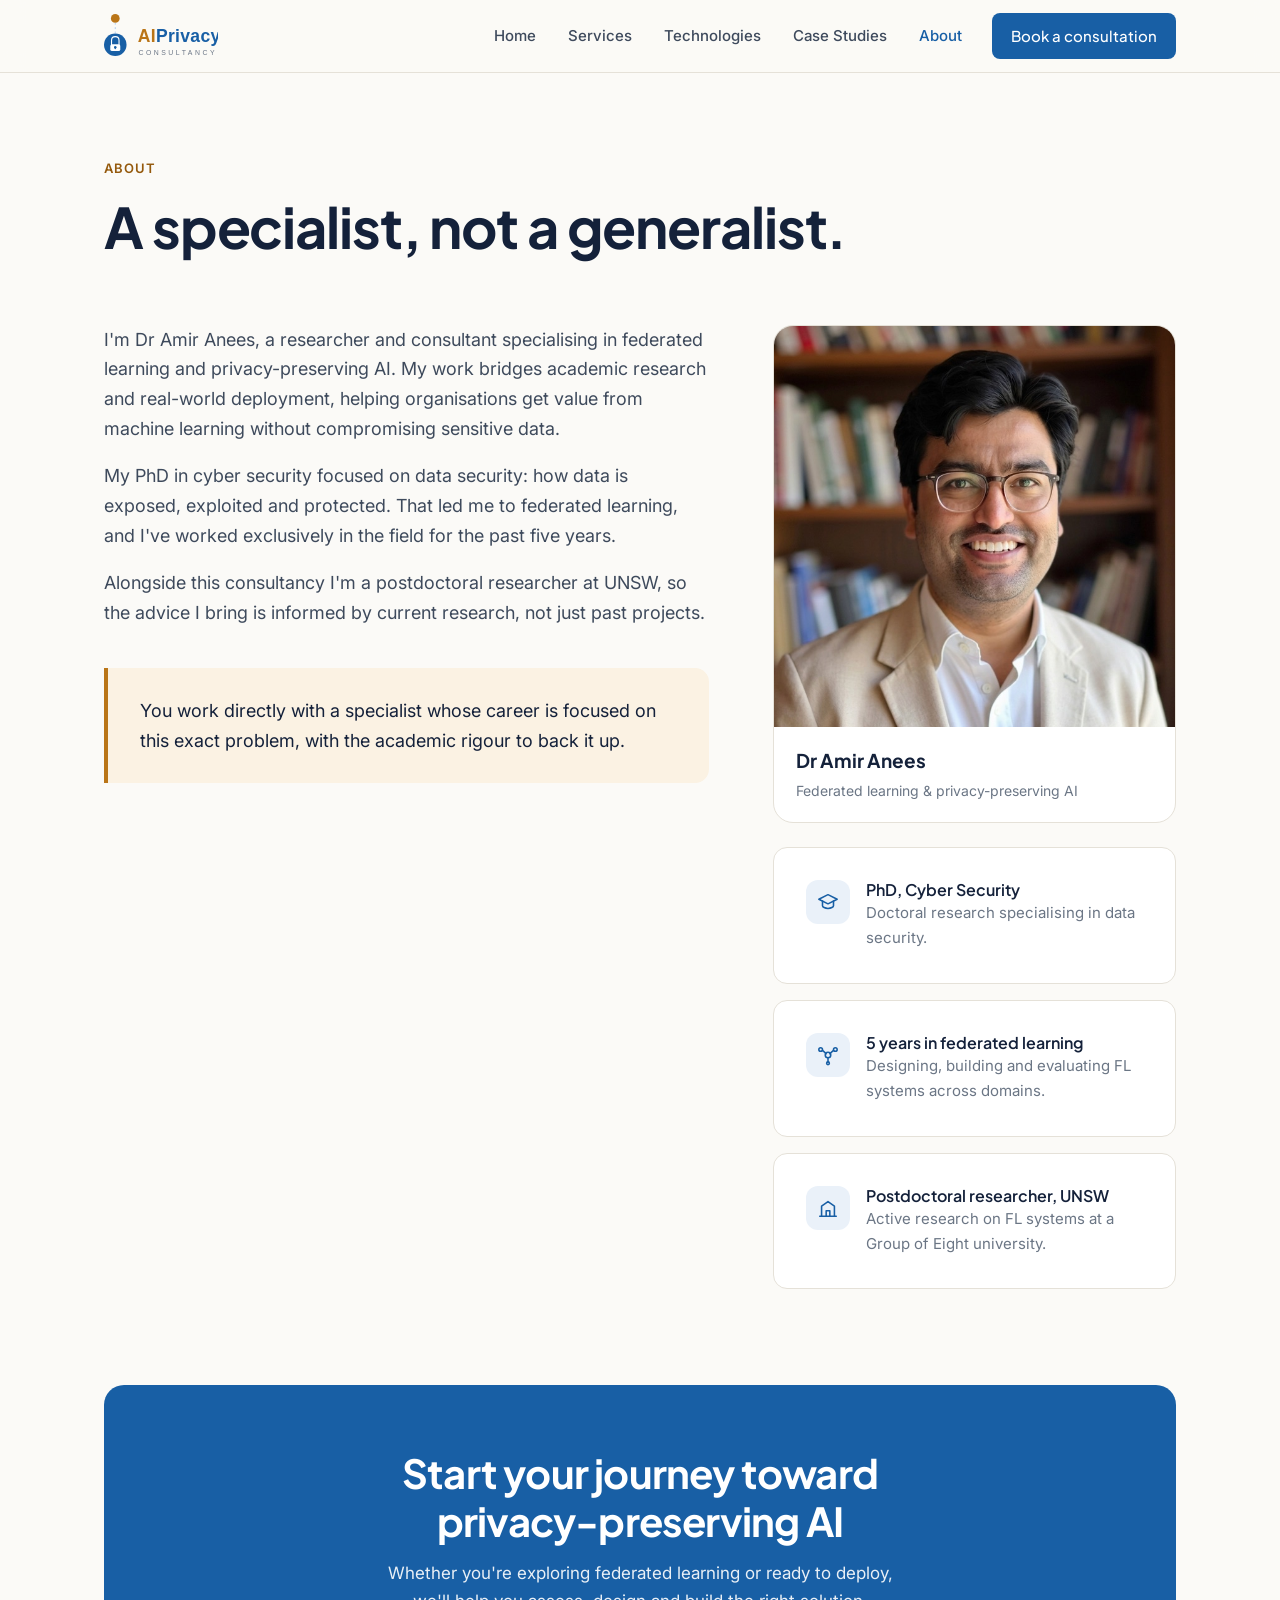
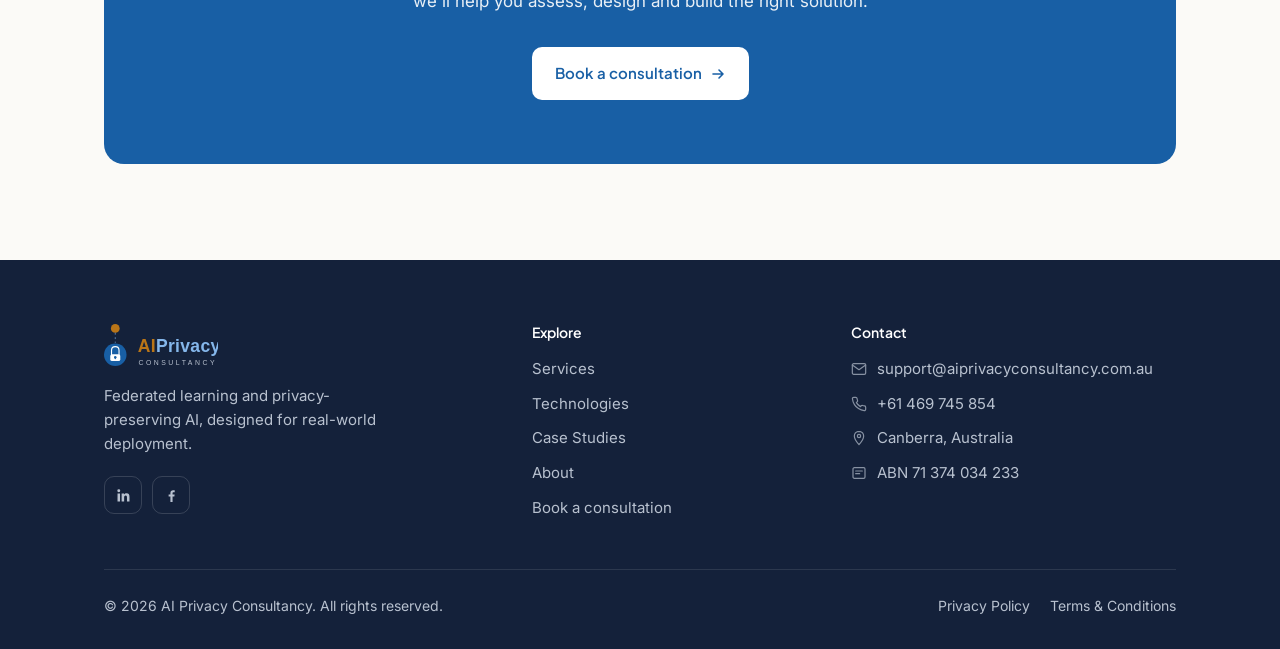
==== commit 5def323d: "Add name and photo to About page Co-Authored-By: Claude Opus 5.5 <noreply@anthropic.com>" ====
--- a/about.html
+++ b/about.html
@@ -4,7 +4,7 @@
   <meta charset="UTF-8">
   <meta name="viewport" content="width=device-width, initial-scale=1.0">
   <title>About | AI Privacy Consultancy</title>
-  <meta name="description" content="A specialist consultancy in federated learning and privacy-preserving AI, grounded in active research at UNSW.">
+  <meta name="description" content="Dr Amir Anees: federated learning and privacy-preserving AI specialist, and postdoctoral researcher at UNSW.">
   <link rel="icon" type="image/svg+xml" href="images/logo_title.svg">
   <link rel="preconnect" href="https://fonts.googleapis.com">
   <link rel="preconnect" href="https://fonts.gstatic.com" crossorigin>
@@ -44,7 +44,7 @@
     <section style="padding-top:8px">
       <div class="container about-grid">
         <div class="prose">
-          <p>I'm a researcher and consultant specialising in federated learning and privacy-preserving AI. My work bridges academic research and real-world deployment, helping organisations get value from machine learning without compromising sensitive data.</p>
+          <p>I'm Dr Amir Anees, a researcher and consultant specialising in federated learning and privacy-preserving AI. My work bridges academic research and real-world deployment, helping organisations get value from machine learning without compromising sensitive data.</p>
           <p>My PhD in cyber security focused on data security: how data is exposed, exploited and protected. That led me to federated learning, and I've worked exclusively in the field for the past five years.</p>
           <p>Alongside this consultancy I'm a postdoctoral researcher at UNSW, so the advice I bring is informed by current research, not just past projects.</p>
           <div class="callout">
@@ -53,6 +53,13 @@
         </div>
 
         <div class="credentials">
+          <figure class="profile reveal">
+            <img src="images/amir-anees.jpg" alt="Dr Amir Anees" width="640" height="640">
+            <figcaption>
+              <strong>Dr Amir Anees</strong>
+              <span>Federated learning &amp; privacy-preserving AI</span>
+            </figcaption>
+          </figure>
           <div class="card credential reveal">
             <div class="icon-badge"><svg viewBox="0 0 24 24" fill="none" stroke="currentColor" stroke-width="1.7" stroke-linecap="round" stroke-linejoin="round" aria-hidden="true"><path d="M2 9l10-5 10 5-10 5-10-5z"/><path d="M6 11v5c0 1.5 2.7 3 6 3s6-1.5 6-3v-5"/></svg></div>
             <div><h4>PhD, Cyber Security</h4><p>Doctoral research specialising in data security.</p></div>
--- a/style.css
+++ b/style.css
@@ -407,6 +407,18 @@
 .credential .icon-badge { margin-bottom: 0; flex-shrink: 0; }
 .credential p { font-size: 15px; color: var(--muted); margin-top: 2px; }
 
+.profile {
+  background: var(--surface);
+  border: 1px solid var(--line);
+  border-radius: 20px;
+  overflow: hidden;
+  margin-bottom: 8px;
+}
+.profile img { width: 100%; height: auto; aspect-ratio: 1; object-fit: cover; }
+.profile figcaption { padding: 18px 22px; }
+.profile strong { display: block; font-family: var(--font-head); font-size: 19px; color: var(--ink); }
+.profile span { font-size: 14px; color: var(--muted); }
+
 .callout {
   margin-top: 40px;
   padding: 28px 32px;
@@ -590,6 +602,8 @@
 
 @media (max-width: 880px) {
   section { padding: 72px 0; }
+  .about-grid { grid-template-columns: 1fr; gap: 32px; }
+  .about-grid .credentials { max-width: 420px; }
   .nav-toggle { display: inline-flex; }
   .nav-links {
     display: none;
@@ -610,7 +624,7 @@
   .nav-links .btn { margin: 8px 0 0; justify-content: center; }
 
   .hero { padding: 56px 0 72px; }
-  .hero-grid, .about-grid, .contact-grid,
+  .hero-grid, .contact-grid,
   .service-block, .tech-group, .case-body { grid-template-columns: 1fr; gap: 32px; }
   .fl-diagram { margin: 0 auto; max-width: 380px; }
   .grid-3 { grid-template-columns: 1fr; }
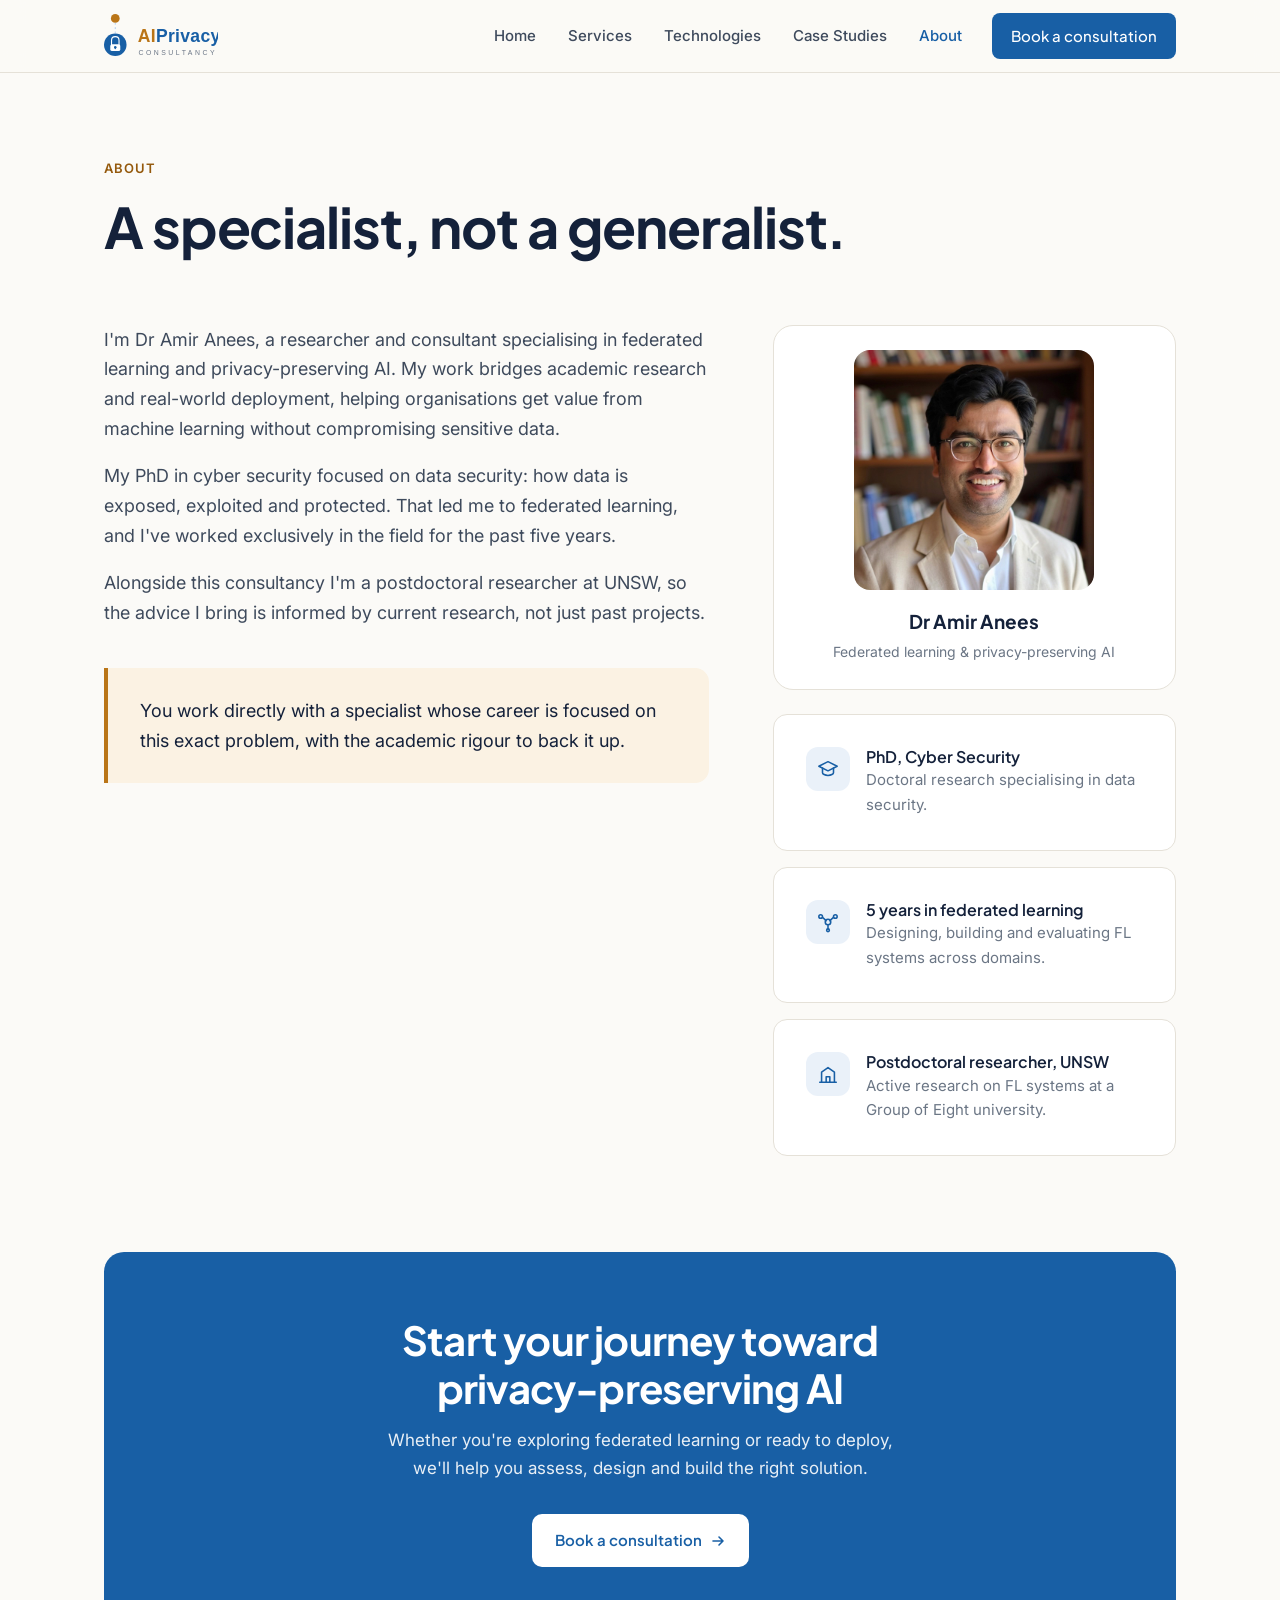
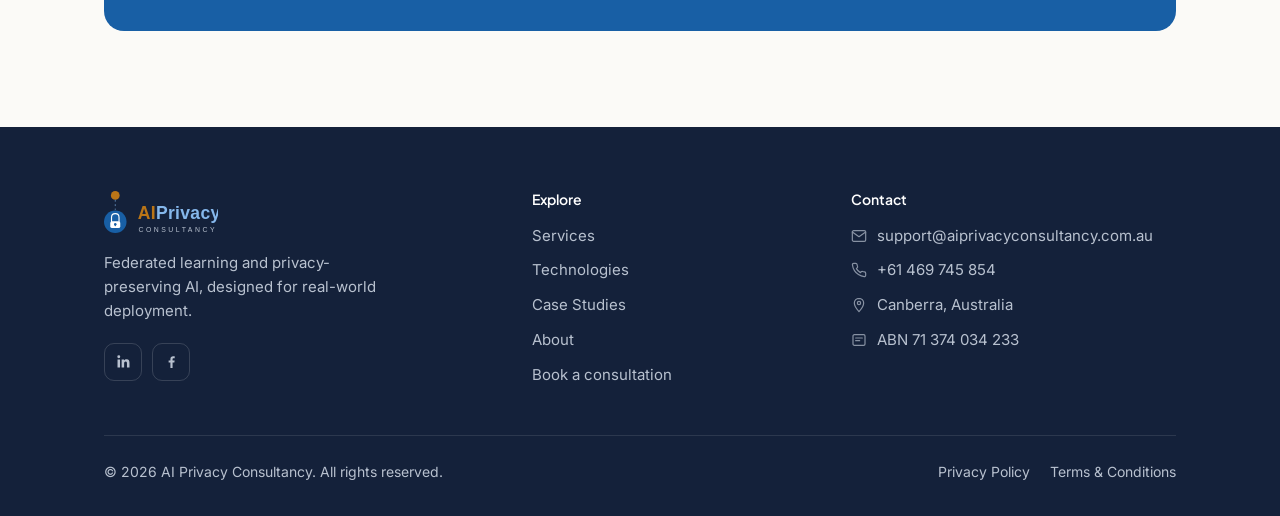
==== commit 778f7402: "Fix About photo sizing and add cache-busting to assets - Display profile photo at a fixed 240x240 an" ====
--- a/about.html
+++ b/about.html
@@ -9,7 +9,7 @@
   <link rel="preconnect" href="https://fonts.googleapis.com">
   <link rel="preconnect" href="https://fonts.gstatic.com" crossorigin>
   <link href="https://fonts.googleapis.com/css2?family=Inter:wght@400;500;600&family=Plus+Jakarta+Sans:wght@600;700&display=swap" rel="stylesheet">
-  <link rel="stylesheet" href="style.css">
+  <link rel="stylesheet" href="style.css?v=20261116b">
 </head>
 <body>
 
@@ -54,7 +54,7 @@
 
         <div class="credentials">
           <figure class="profile reveal">
-            <img src="images/amir-anees.jpg" alt="Dr Amir Anees" width="640" height="640">
+            <img src="images/amir-anees.jpg" alt="Dr Amir Anees" width="240" height="240">
             <figcaption>
               <strong>Dr Amir Anees</strong>
               <span>Federated learning &amp; privacy-preserving AI</span>
@@ -150,7 +150,7 @@
     </div>
   </footer>
 
-  <script src="main.js"></script>
+  <script src="main.js?v=20261116b"></script>
 
 </body>
 </html>
--- a/style.css
+++ b/style.css
@@ -42,6 +42,7 @@
 }
 
 img, svg { display: block; max-width: 100%; }
+img { height: auto; }
 a { color: var(--blue); text-decoration: none; }
 a:hover { color: var(--blue-hover); }
 
@@ -411,11 +412,12 @@
   background: var(--surface);
   border: 1px solid var(--line);
   border-radius: 20px;
-  overflow: hidden;
+  padding: 24px;
   margin-bottom: 8px;
-}
-.profile img { width: 100%; height: auto; aspect-ratio: 1; object-fit: cover; }
-.profile figcaption { padding: 18px 22px; }
+  text-align: center;
+}
+.profile img { width: 240px; height: 240px; object-fit: cover; border-radius: 16px; margin: 0 auto; }
+.profile figcaption { padding-top: 16px; }
 .profile strong { display: block; font-family: var(--font-head); font-size: 19px; color: var(--ink); }
 .profile span { font-size: 14px; color: var(--muted); }
 
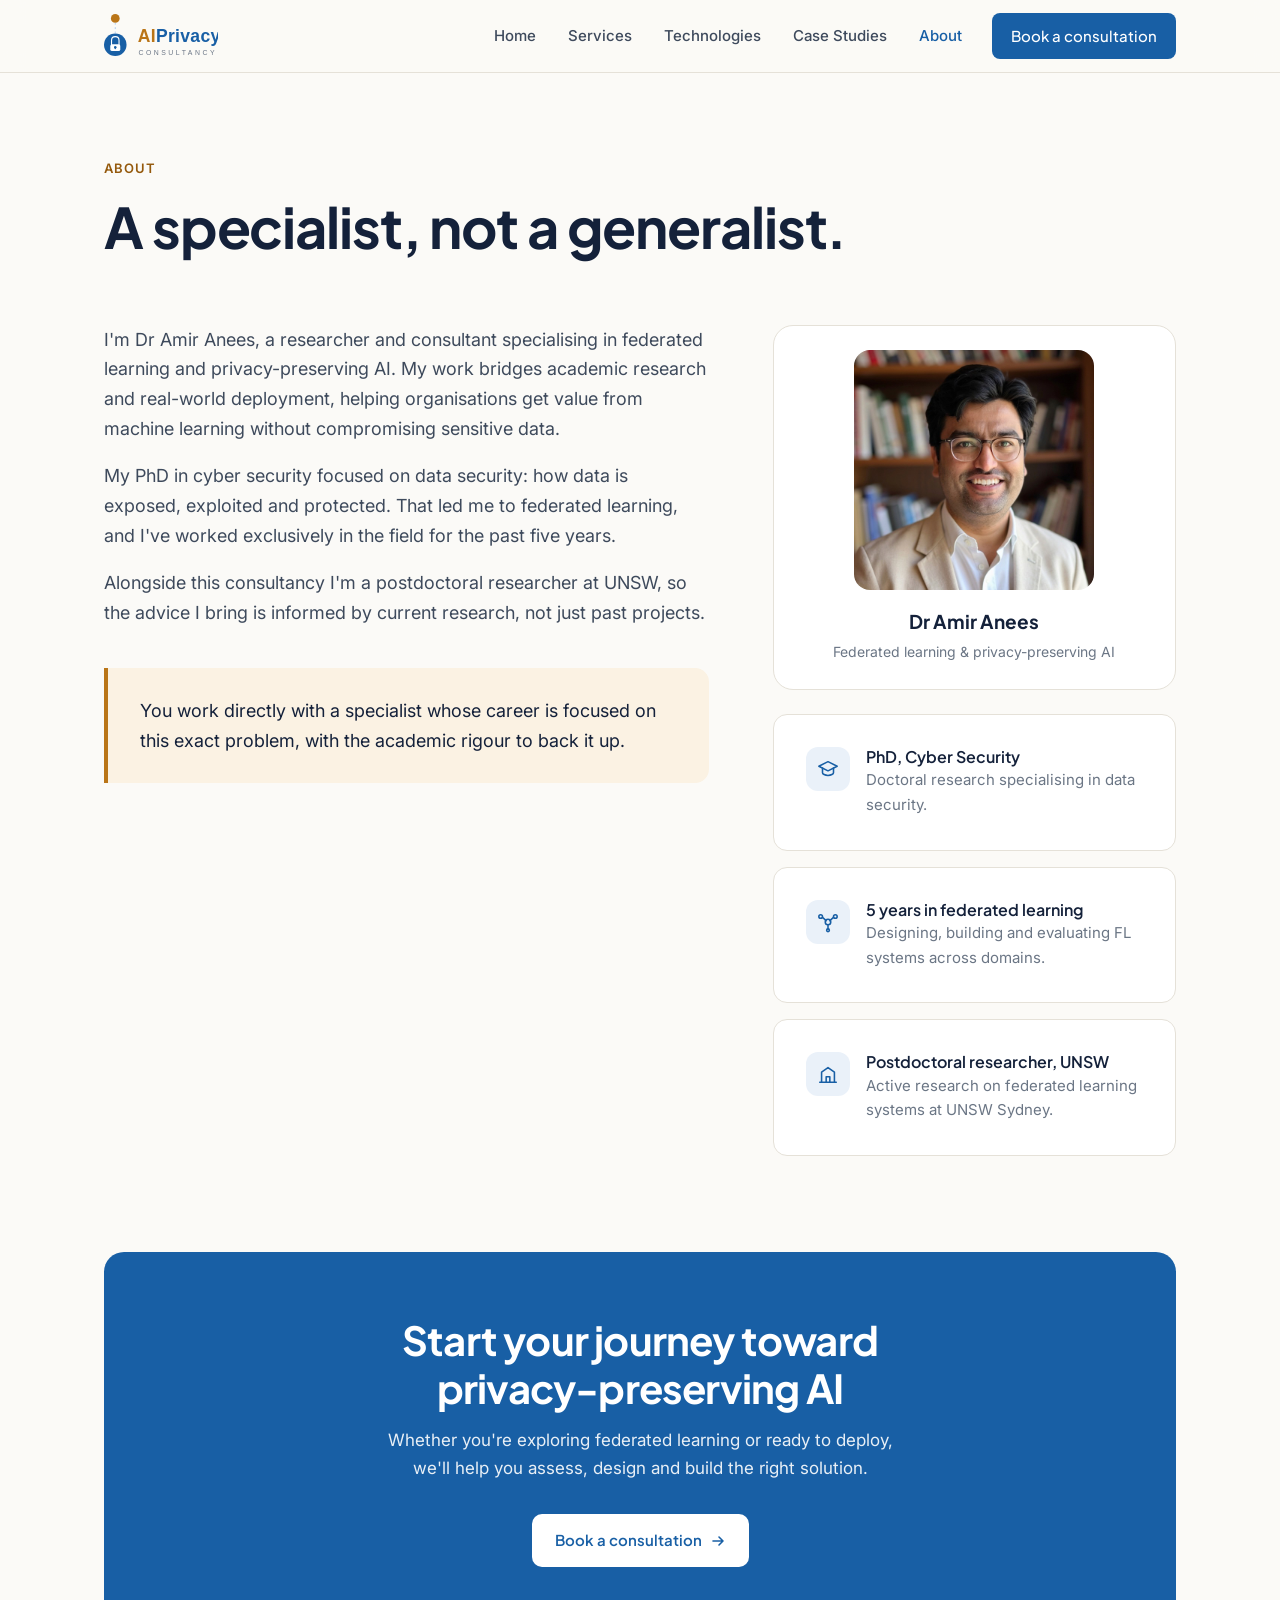
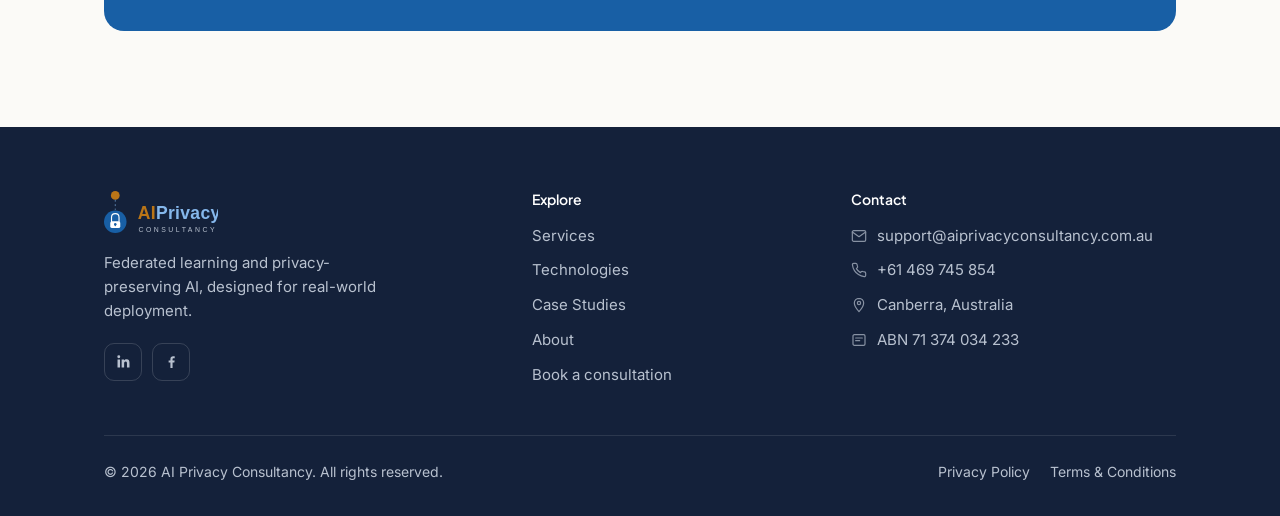
==== commit b5f5d8b2: "Clarify UNSW credential wording on About page Co-Authored-By: Claude Opus 5.5 <noreply@anthropic.com" ====
--- a/about.html
+++ b/about.html
@@ -70,7 +70,7 @@
           </div>
           <div class="card credential reveal">
             <div class="icon-badge"><svg viewBox="0 0 24 24" fill="none" stroke="currentColor" stroke-width="1.7" stroke-linecap="round" stroke-linejoin="round" aria-hidden="true"><path d="M3 21h18M5 21V10l7-5 7 5v11"/><path d="M10 21v-6h4v6"/></svg></div>
-            <div><h4>Postdoctoral researcher, UNSW</h4><p>Active research on FL systems at a Group of Eight university.</p></div>
+            <div><h4>Postdoctoral researcher, UNSW</h4><p>Active research on federated learning systems at UNSW Sydney.</p></div>
           </div>
         </div>
       </div>
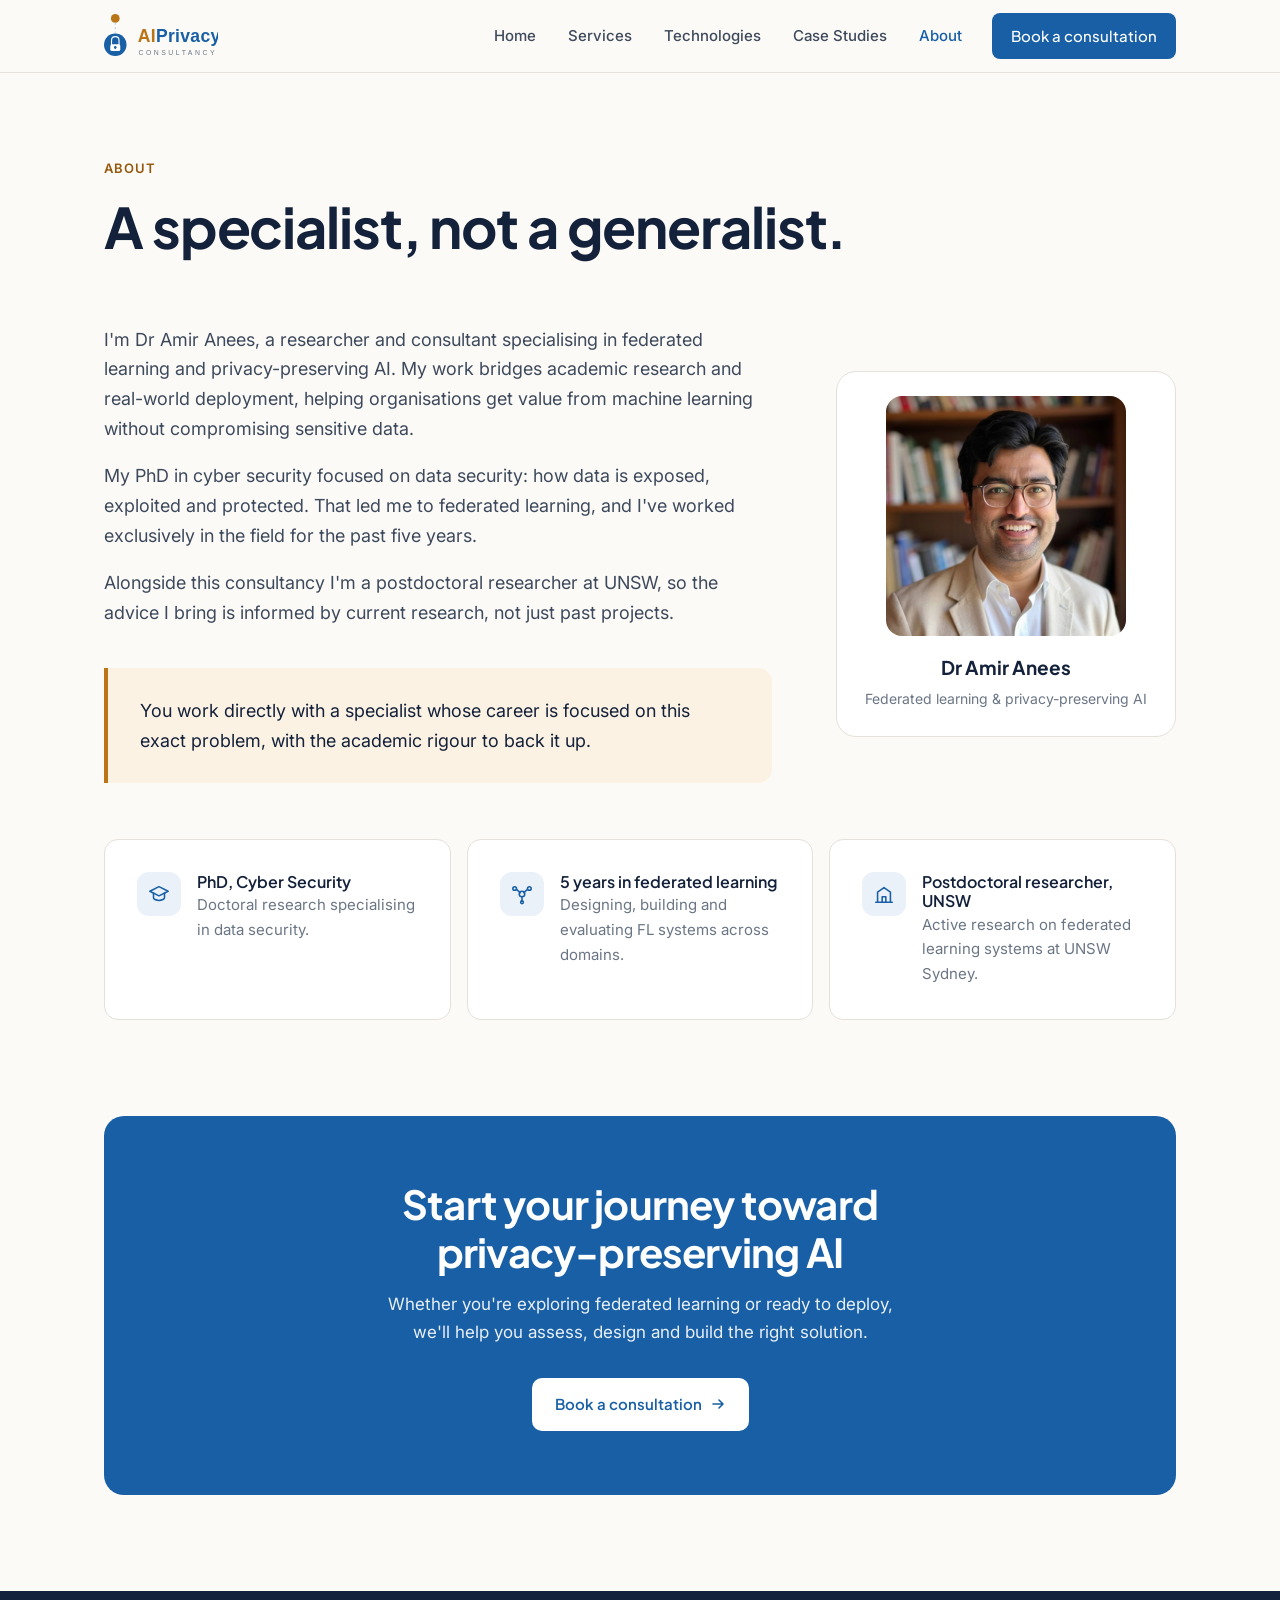
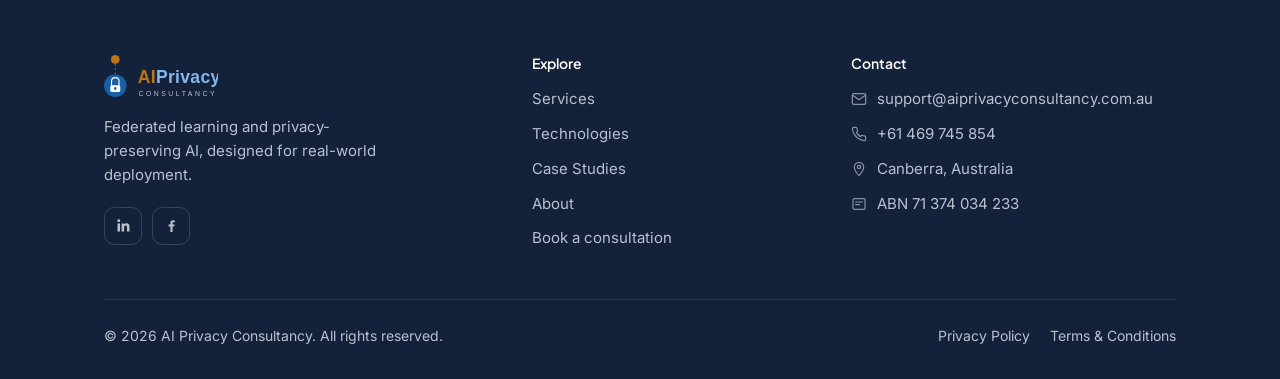
==== commit ae8517e3: "Rebalance About page layout Keep only the profile card beside the bio and move credentials into a fu" ====
--- a/about.html
+++ b/about.html
@@ -52,14 +52,16 @@
           </div>
         </div>
 
-        <div class="credentials">
-          <figure class="profile reveal">
+        <figure class="profile reveal">
             <img src="images/amir-anees.jpg" alt="Dr Amir Anees" width="240" height="240">
             <figcaption>
               <strong>Dr Amir Anees</strong>
               <span>Federated learning &amp; privacy-preserving AI</span>
             </figcaption>
-          </figure>
+        </figure>
+      </div>
+
+      <div class="container credentials">
           <div class="card credential reveal">
             <div class="icon-badge"><svg viewBox="0 0 24 24" fill="none" stroke="currentColor" stroke-width="1.7" stroke-linecap="round" stroke-linejoin="round" aria-hidden="true"><path d="M2 9l10-5 10 5-10 5-10-5z"/><path d="M6 11v5c0 1.5 2.7 3 6 3s6-1.5 6-3v-5"/></svg></div>
             <div><h4>PhD, Cyber Security</h4><p>Doctoral research specialising in data security.</p></div>
@@ -72,7 +74,6 @@
             <div class="icon-badge"><svg viewBox="0 0 24 24" fill="none" stroke="currentColor" stroke-width="1.7" stroke-linecap="round" stroke-linejoin="round" aria-hidden="true"><path d="M3 21h18M5 21V10l7-5 7 5v11"/><path d="M10 21v-6h4v6"/></svg></div>
             <div><h4>Postdoctoral researcher, UNSW</h4><p>Active research on federated learning systems at UNSW Sydney.</p></div>
           </div>
-        </div>
       </div>
     </section>
 
--- a/style.css
+++ b/style.css
@@ -399,11 +399,11 @@
 
 /* ---------- About ---------- */
 
-.about-grid { display: grid; grid-template-columns: 1.2fr 0.8fr; gap: 64px; align-items: start; }
+.about-grid { display: grid; grid-template-columns: 1fr 340px; gap: 64px; align-items: center; }
 .about-grid p + p { margin-top: 18px; }
 .about-grid .prose p { font-size: 18px; }
 
-.credentials { display: grid; gap: 16px; }
+.credentials { display: grid; grid-template-columns: repeat(3, 1fr); gap: 16px; margin-top: 56px; }
 .credential { display: flex; gap: 16px; align-items: flex-start; }
 .credential .icon-badge { margin-bottom: 0; flex-shrink: 0; }
 .credential p { font-size: 15px; color: var(--muted); margin-top: 2px; }
@@ -413,7 +413,6 @@
   border: 1px solid var(--line);
   border-radius: 20px;
   padding: 24px;
-  margin-bottom: 8px;
   text-align: center;
 }
 .profile img { width: 240px; height: 240px; object-fit: cover; border-radius: 16px; margin: 0 auto; }
@@ -605,7 +604,7 @@
 @media (max-width: 880px) {
   section { padding: 72px 0; }
   .about-grid { grid-template-columns: 1fr; gap: 32px; }
-  .about-grid .credentials { max-width: 420px; }
+  .credentials { grid-template-columns: 1fr; margin-top: 32px; }
   .nav-toggle { display: inline-flex; }
   .nav-links {
     display: none;
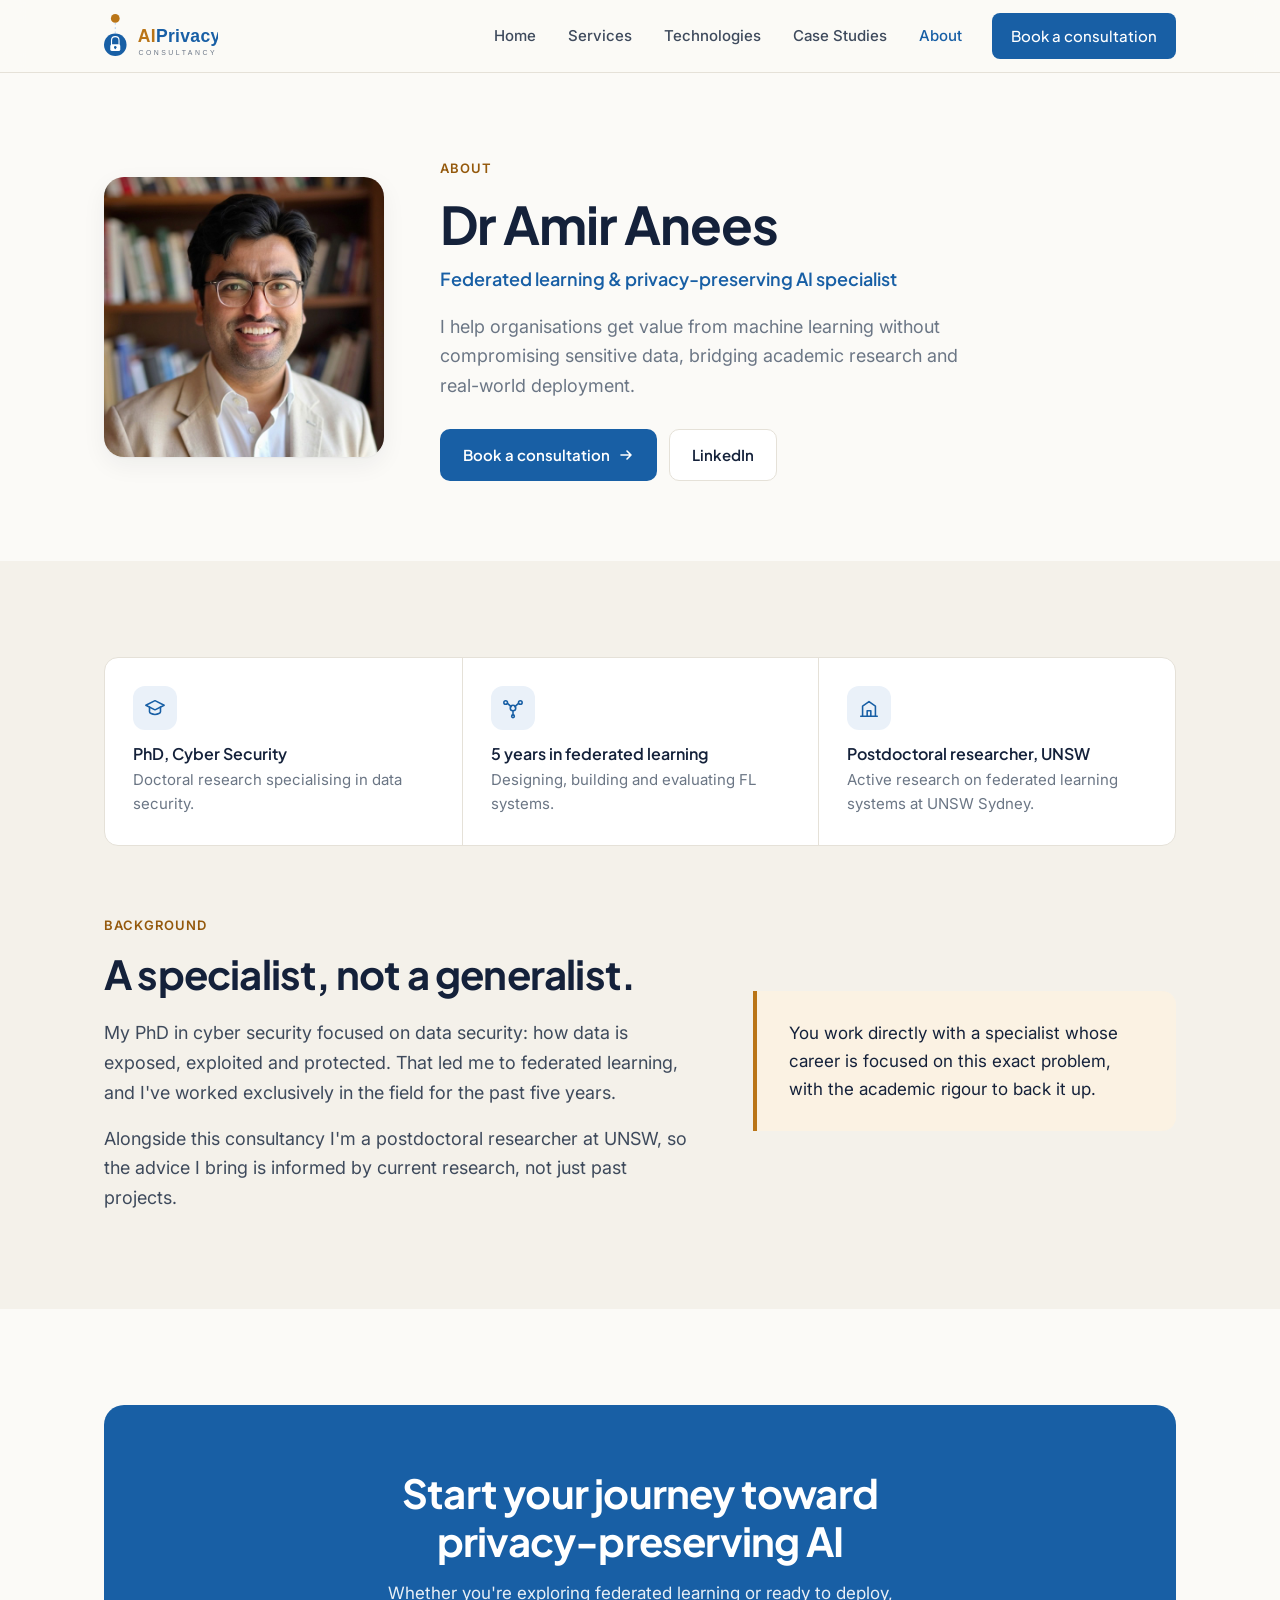
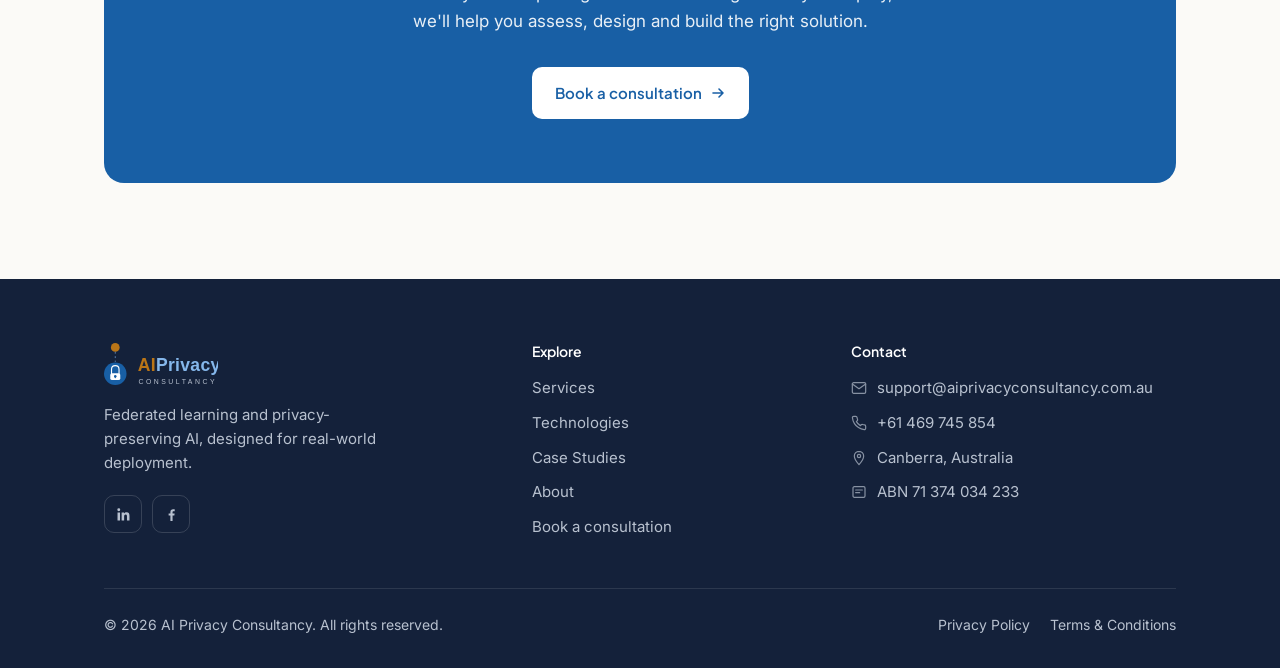
==== commit 70c6a3fa: "Redesign About page as a profile layout; hash asset URLs - Photo, name and role at the top; credenti" ====
--- a/about.html
+++ b/about.html
@@ -9,7 +9,7 @@
   <link rel="preconnect" href="https://fonts.googleapis.com">
   <link rel="preconnect" href="https://fonts.gstatic.com" crossorigin>
   <link href="https://fonts.googleapis.com/css2?family=Inter:wght@400;500;600&family=Plus+Jakarta+Sans:wght@600;700&display=swap" rel="stylesheet">
-  <link rel="stylesheet" href="style.css?v=20261116b">
+  <link rel="stylesheet" href="style.css?v=634c59dc">
 </head>
 <body>
 
@@ -34,48 +34,56 @@
 
   <main>
 
-    <section class="page-hero">
-      <div class="container">
-        <span class="eyebrow">About</span>
-        <h1>A specialist, not a generalist.</h1>
+    <section class="about-hero">
+      <div class="container about-intro">
+        <img class="about-photo" src="images/amir-anees.jpg" alt="Dr Amir Anees" width="280" height="280">
+        <div>
+          <span class="eyebrow">About</span>
+          <h1>Dr Amir Anees</h1>
+          <p class="about-role">Federated learning &amp; privacy-preserving AI specialist</p>
+          <p class="lead">I help organisations get value from machine learning without compromising sensitive data, bridging academic research and real-world deployment.</p>
+          <div class="btn-row">
+            <a href="contact.html" class="btn btn-primary">Book a consultation <svg viewBox="0 0 16 16" fill="none" aria-hidden="true"><path d="M3 8h10M9 4l4 4-4 4" stroke="currentColor" stroke-width="1.6" stroke-linecap="round" stroke-linejoin="round"/></svg></a>
+            <a href="https://www.linkedin.com/company/aiprivacyconsultancy/about/" target="_blank" rel="noopener" class="btn btn-secondary">LinkedIn</a>
+          </div>
+        </div>
       </div>
     </section>
 
-    <section style="padding-top:8px">
-      <div class="container about-grid">
-        <div class="prose">
-          <p>I'm Dr Amir Anees, a researcher and consultant specialising in federated learning and privacy-preserving AI. My work bridges academic research and real-world deployment, helping organisations get value from machine learning without compromising sensitive data.</p>
+    <section class="section-sand about-body">
+      <div class="container">
+        <div class="cred-strip reveal">
+          <div class="cred">
+            <div class="icon-badge"><svg viewBox="0 0 24 24" fill="none" stroke="currentColor" stroke-width="1.7" stroke-linecap="round" stroke-linejoin="round" aria-hidden="true"><path d="M2 9l10-5 10 5-10 5-10-5z"/><path d="M6 11v5c0 1.5 2.7 3 6 3s6-1.5 6-3v-5"/></svg></div>
+            <h4>PhD, Cyber Security</h4>
+            <p>Doctoral research specialising in data security.</p>
+          </div>
+          <div class="cred">
+            <div class="icon-badge"><svg viewBox="0 0 24 24" fill="none" stroke="currentColor" stroke-width="1.7" stroke-linecap="round" stroke-linejoin="round" aria-hidden="true"><circle cx="12" cy="12" r="3"/><circle cx="4" cy="6" r="2"/><circle cx="20" cy="6" r="2"/><circle cx="12" cy="21" r="1.5"/><path d="M6 7l4 3.5M18 7l-4 3.5M12 15v4.5"/></svg></div>
+            <h4>5 years in federated learning</h4>
+            <p>Designing, building and evaluating FL systems.</p>
+          </div>
+          <div class="cred">
+            <div class="icon-badge"><svg viewBox="0 0 24 24" fill="none" stroke="currentColor" stroke-width="1.7" stroke-linecap="round" stroke-linejoin="round" aria-hidden="true"><path d="M3 21h18M5 21V10l7-5 7 5v11"/><path d="M10 21v-6h4v6"/></svg></div>
+            <h4>Postdoctoral researcher, UNSW</h4>
+            <p>Active research on federated learning systems at UNSW Sydney.</p>
+          </div>
+        </div>
+
+        <div class="about-text">
+          <div>
+          <span class="eyebrow">Background</span>
+          <h2>A specialist, not a generalist.</h2>
           <p>My PhD in cyber security focused on data security: how data is exposed, exploited and protected. That led me to federated learning, and I've worked exclusively in the field for the past five years.</p>
           <p>Alongside this consultancy I'm a postdoctoral researcher at UNSW, so the advice I bring is informed by current research, not just past projects.</p>
+          </div>
           <div class="callout">
             <p>You work directly with a specialist whose career is focused on this exact problem, with the academic rigour to back it up.</p>
           </div>
         </div>
-
-        <figure class="profile reveal">
-            <img src="images/amir-anees.jpg" alt="Dr Amir Anees" width="240" height="240">
-            <figcaption>
-              <strong>Dr Amir Anees</strong>
-              <span>Federated learning &amp; privacy-preserving AI</span>
-            </figcaption>
-        </figure>
-      </div>
-
-      <div class="container credentials">
-          <div class="card credential reveal">
-            <div class="icon-badge"><svg viewBox="0 0 24 24" fill="none" stroke="currentColor" stroke-width="1.7" stroke-linecap="round" stroke-linejoin="round" aria-hidden="true"><path d="M2 9l10-5 10 5-10 5-10-5z"/><path d="M6 11v5c0 1.5 2.7 3 6 3s6-1.5 6-3v-5"/></svg></div>
-            <div><h4>PhD, Cyber Security</h4><p>Doctoral research specialising in data security.</p></div>
-          </div>
-          <div class="card credential reveal">
-            <div class="icon-badge"><svg viewBox="0 0 24 24" fill="none" stroke="currentColor" stroke-width="1.7" stroke-linecap="round" stroke-linejoin="round" aria-hidden="true"><circle cx="12" cy="12" r="3"/><circle cx="4" cy="6" r="2"/><circle cx="20" cy="6" r="2"/><circle cx="12" cy="21" r="1.5"/><path d="M6 7l4 3.5M18 7l-4 3.5M12 15v4.5"/></svg></div>
-            <div><h4>5 years in federated learning</h4><p>Designing, building and evaluating FL systems across domains.</p></div>
-          </div>
-          <div class="card credential reveal">
-            <div class="icon-badge"><svg viewBox="0 0 24 24" fill="none" stroke="currentColor" stroke-width="1.7" stroke-linecap="round" stroke-linejoin="round" aria-hidden="true"><path d="M3 21h18M5 21V10l7-5 7 5v11"/><path d="M10 21v-6h4v6"/></svg></div>
-            <div><h4>Postdoctoral researcher, UNSW</h4><p>Active research on federated learning systems at UNSW Sydney.</p></div>
-          </div>
       </div>
     </section>
+
 
     <section class="cta-section">
       <div class="container">
@@ -151,7 +159,7 @@
     </div>
   </footer>
 
-  <script src="main.js?v=20261116b"></script>
+  <script src="main.js?v={asset_version('main.js')}"></script>
 
 </body>
 </html>
--- a/style.css
+++ b/style.css
@@ -399,26 +399,31 @@
 
 /* ---------- About ---------- */
 
-.about-grid { display: grid; grid-template-columns: 1fr 340px; gap: 64px; align-items: center; }
-.about-grid p + p { margin-top: 18px; }
-.about-grid .prose p { font-size: 18px; }
-
-.credentials { display: grid; grid-template-columns: repeat(3, 1fr); gap: 16px; margin-top: 56px; }
-.credential { display: flex; gap: 16px; align-items: flex-start; }
-.credential .icon-badge { margin-bottom: 0; flex-shrink: 0; }
-.credential p { font-size: 15px; color: var(--muted); margin-top: 2px; }
-
-.profile {
+.about-hero { padding: 80px 0; }
+.about-intro { display: grid; grid-template-columns: 280px 1fr; gap: 56px; align-items: center; }
+.about-photo { width: 280px; height: 280px; object-fit: cover; border-radius: 20px; box-shadow: var(--shadow); }
+.about-intro h1 { font-size: clamp(36px, 4.6vw, 52px); }
+.about-role { font-family: var(--font-head); font-weight: 600; color: var(--blue); font-size: 18px; margin: 8px 0 18px; }
+.about-intro .lead { font-size: 18px; color: var(--muted); max-width: 560px; margin-bottom: 28px; }
+
+.cred-strip {
+  display: grid;
+  grid-template-columns: repeat(3, 1fr);
   background: var(--surface);
   border: 1px solid var(--line);
-  border-radius: 20px;
-  padding: 24px;
-  text-align: center;
-}
-.profile img { width: 240px; height: 240px; object-fit: cover; border-radius: 16px; margin: 0 auto; }
-.profile figcaption { padding-top: 16px; }
-.profile strong { display: block; font-family: var(--font-head); font-size: 19px; color: var(--ink); }
-.profile span { font-size: 14px; color: var(--muted); }
+  border-radius: var(--radius);
+}
+.cred { padding: 28px; }
+.cred + .cred { border-left: 1px solid var(--line); }
+.cred .icon-badge { margin-bottom: 14px; }
+.cred h4 { margin-bottom: 4px; }
+.cred p { font-size: 15px; color: var(--muted); }
+
+.about-text { display: grid; grid-template-columns: 1.4fr 1fr; gap: 56px; align-items: center; margin-top: 64px; }
+.about-text .callout { margin-top: 0; }
+.about-text h2 { margin-bottom: 20px; }
+.about-text p { font-size: 18px; }
+.about-text p + p { margin-top: 16px; }
 
 .callout {
   margin-top: 40px;
@@ -603,8 +608,15 @@
 
 @media (max-width: 880px) {
   section { padding: 72px 0; }
-  .about-grid { grid-template-columns: 1fr; gap: 32px; }
-  .credentials { grid-template-columns: 1fr; margin-top: 32px; }
+  .about-hero { padding: 48px 0 56px; }
+  .about-intro { grid-template-columns: 1fr; gap: 28px; }
+  .about-photo { width: 200px; height: 200px; }
+  .cred-strip { grid-template-columns: 1fr; }
+  .cred { display: grid; grid-template-columns: 44px 1fr; column-gap: 16px; padding: 20px; }
+  .cred .icon-badge { grid-row: span 2; margin: 0; }
+  .about-text { grid-template-columns: 1fr; gap: 32px; }
+  .cred + .cred { border-left: none; border-top: 1px solid var(--line); }
+  .about-text { margin-top: 48px; }
   .nav-toggle { display: inline-flex; }
   .nav-links {
     display: none;
